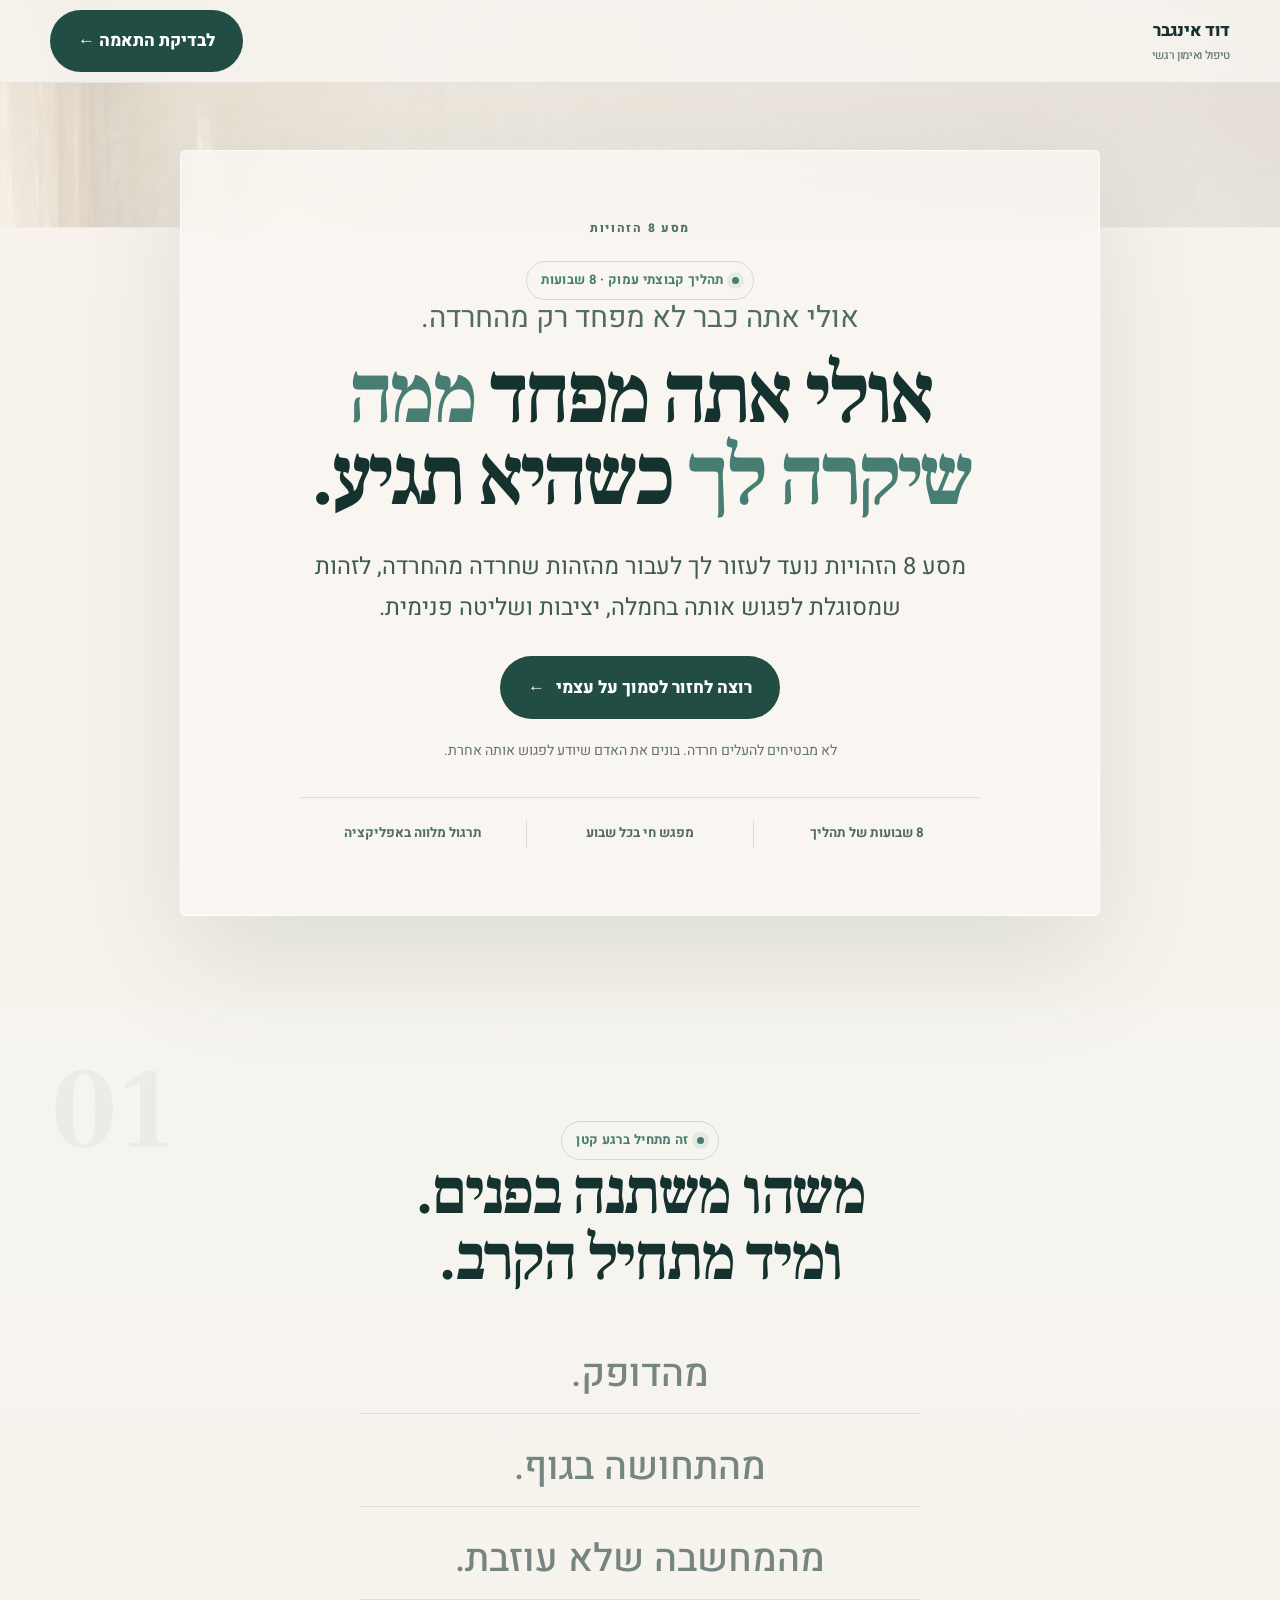
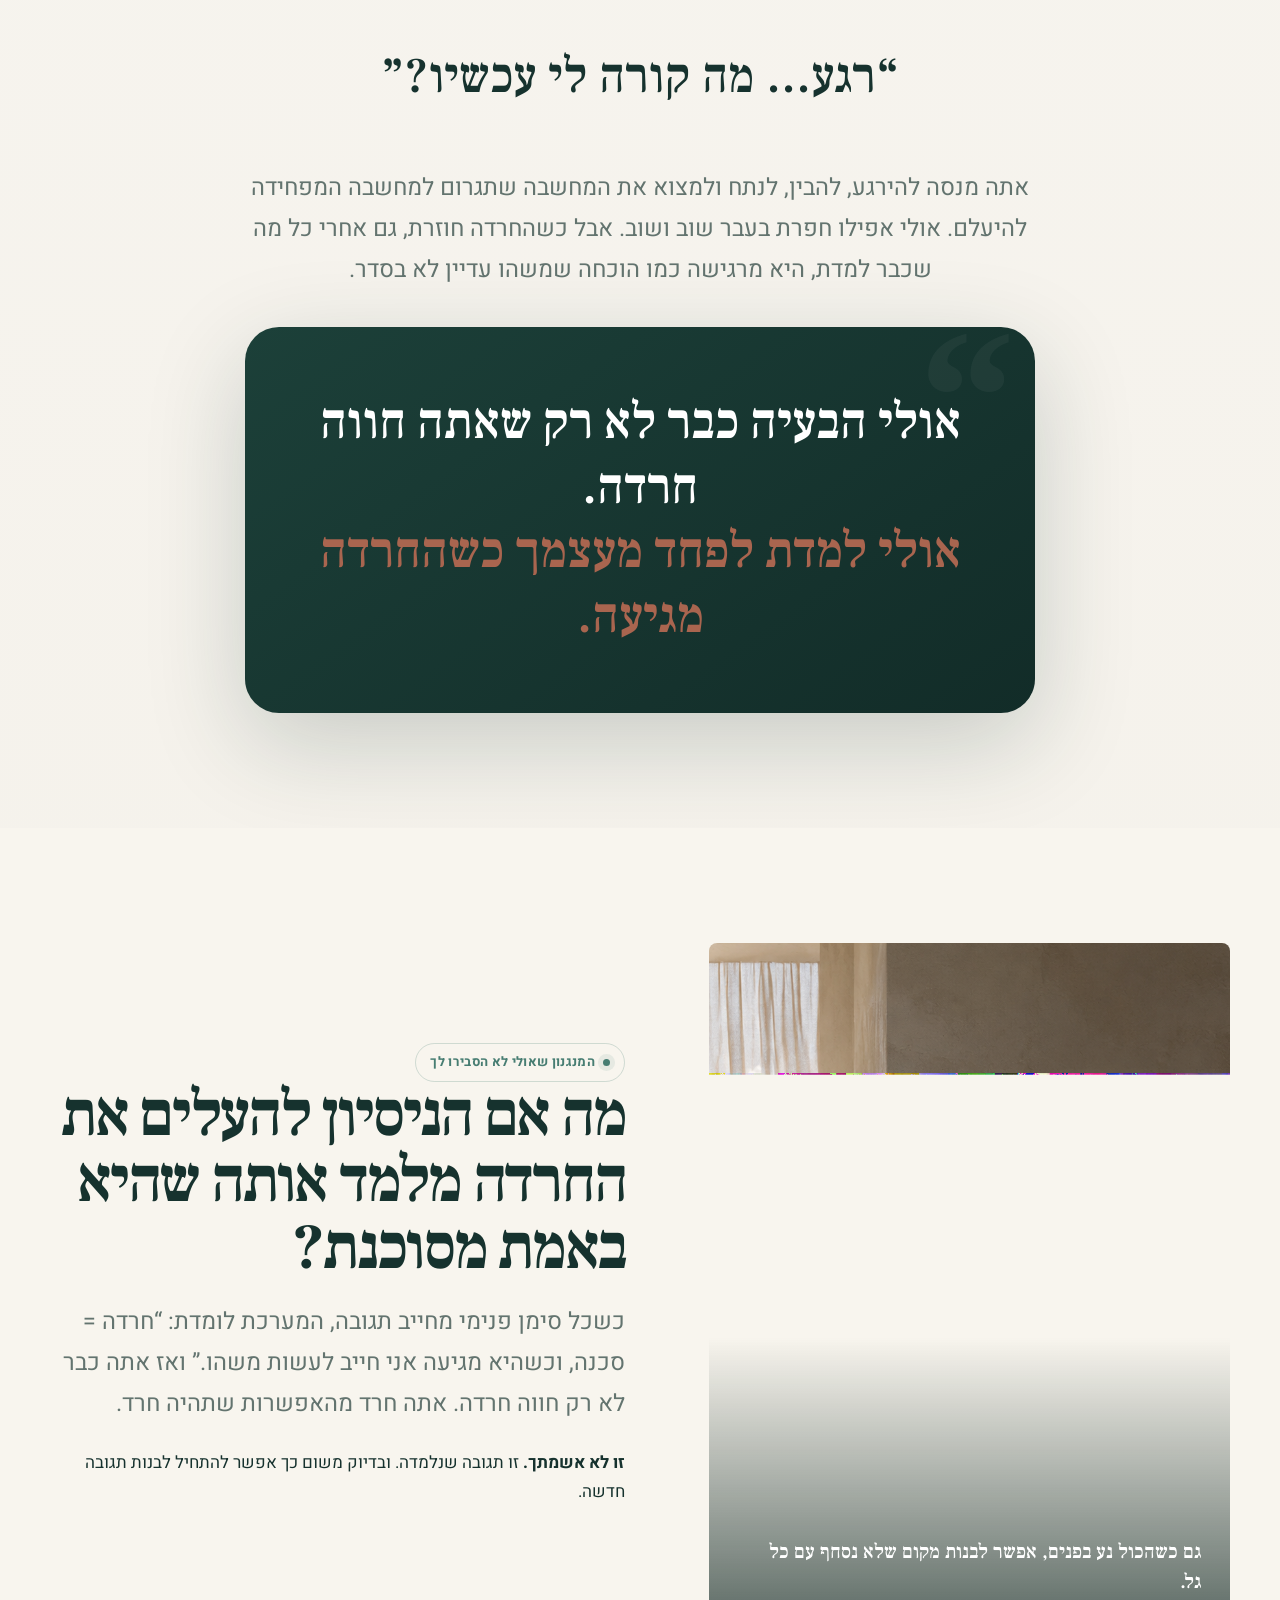
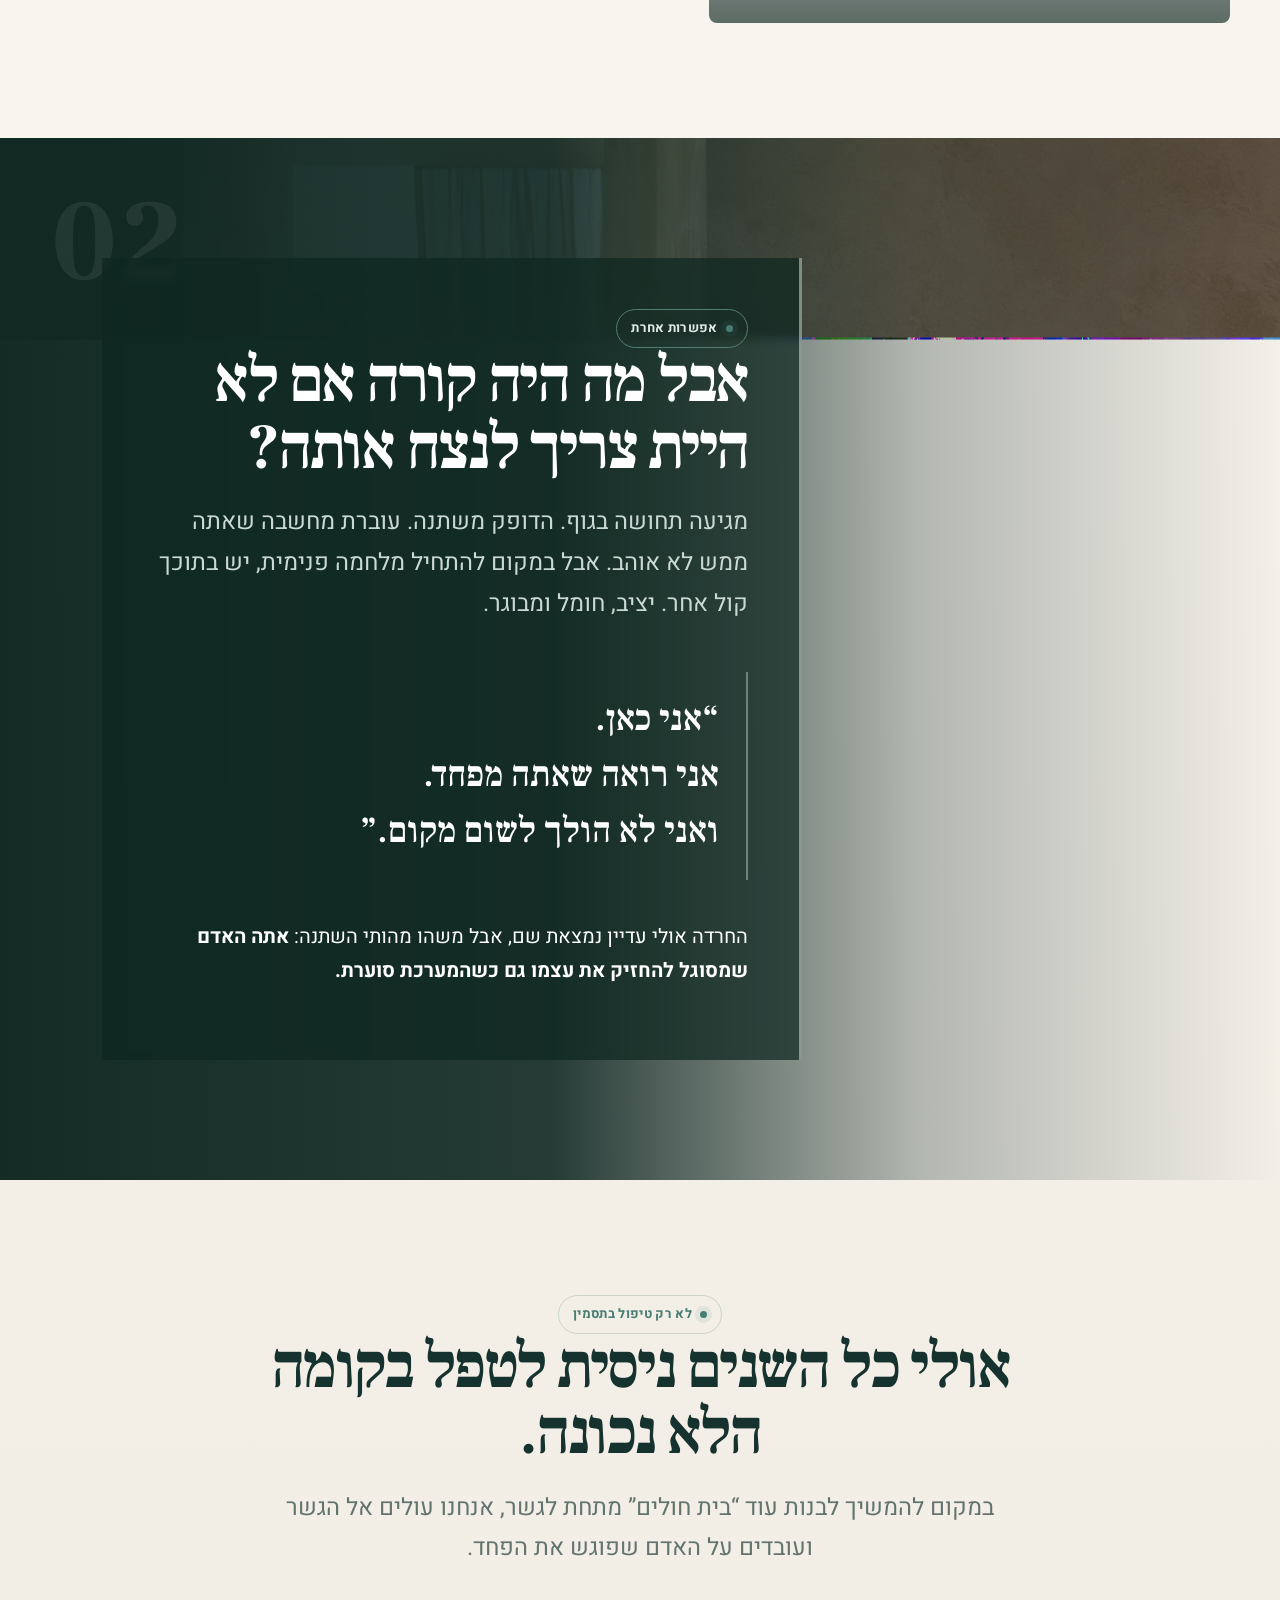
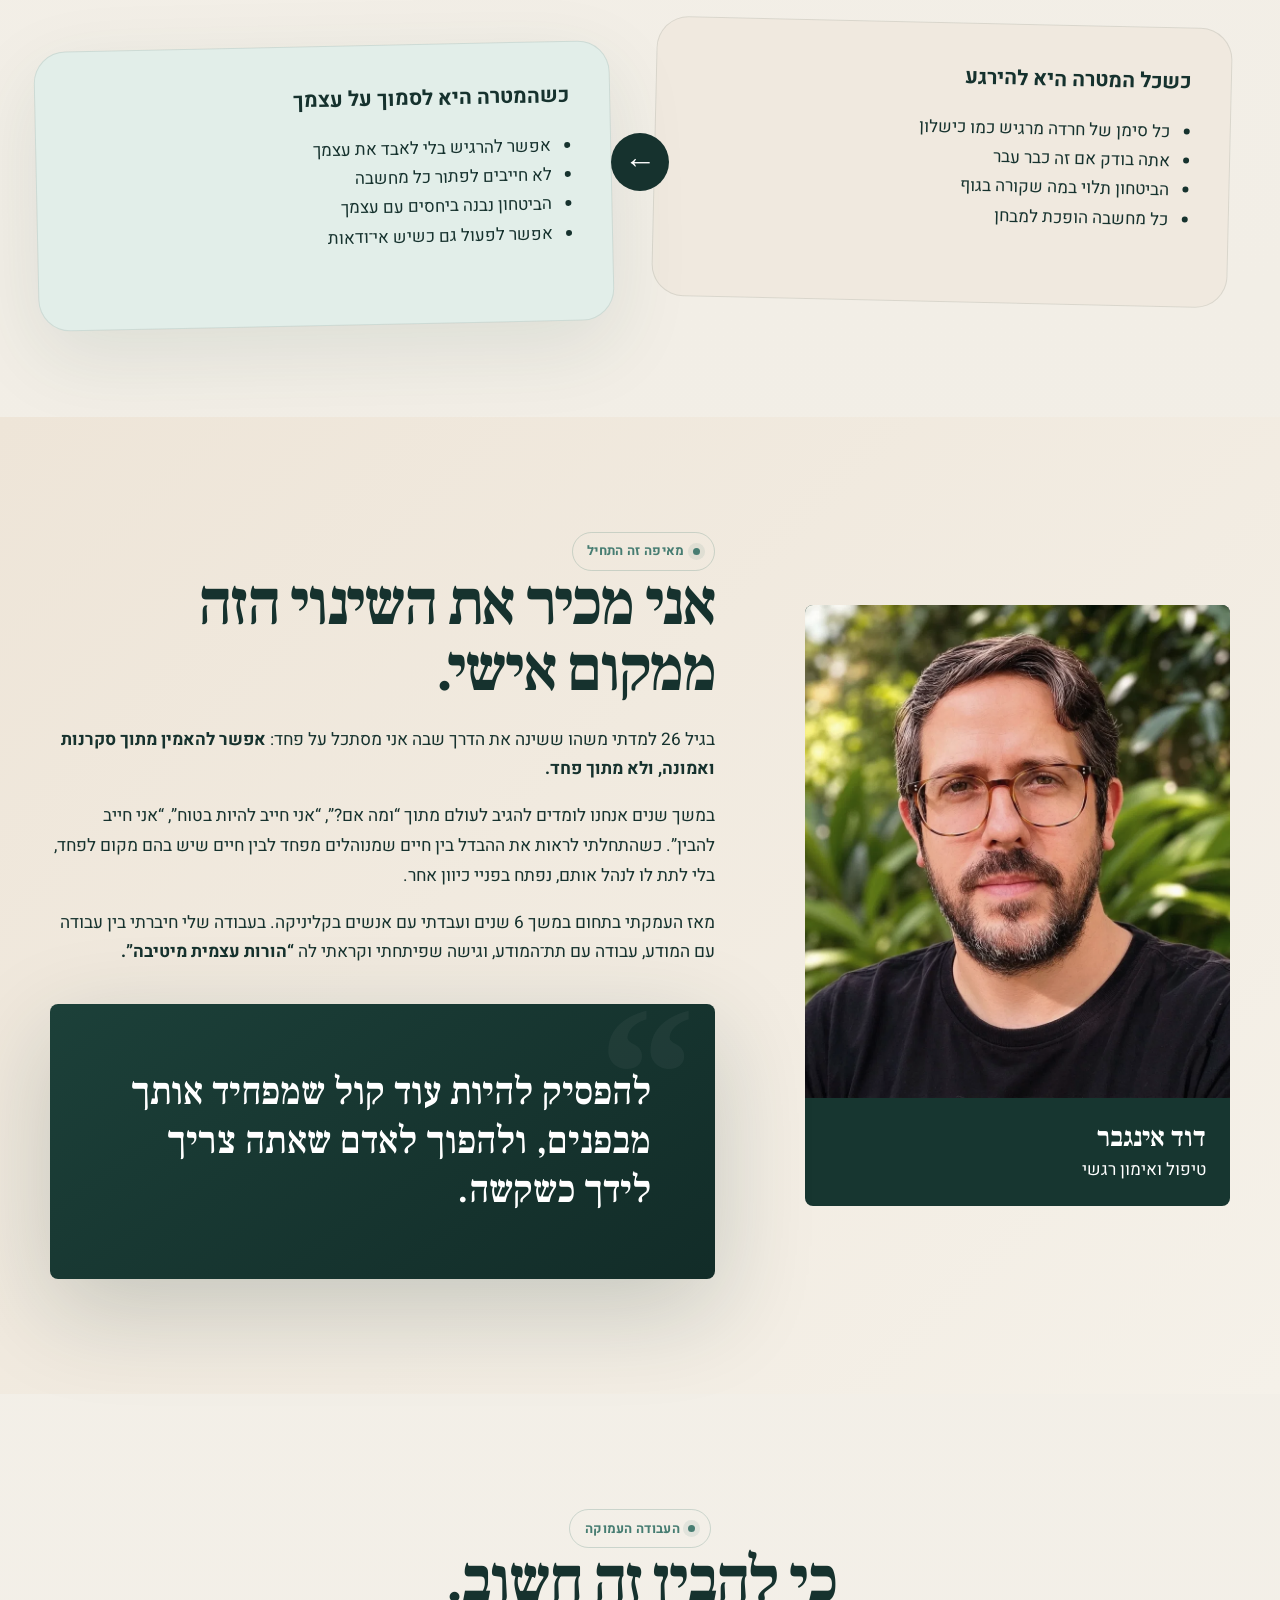
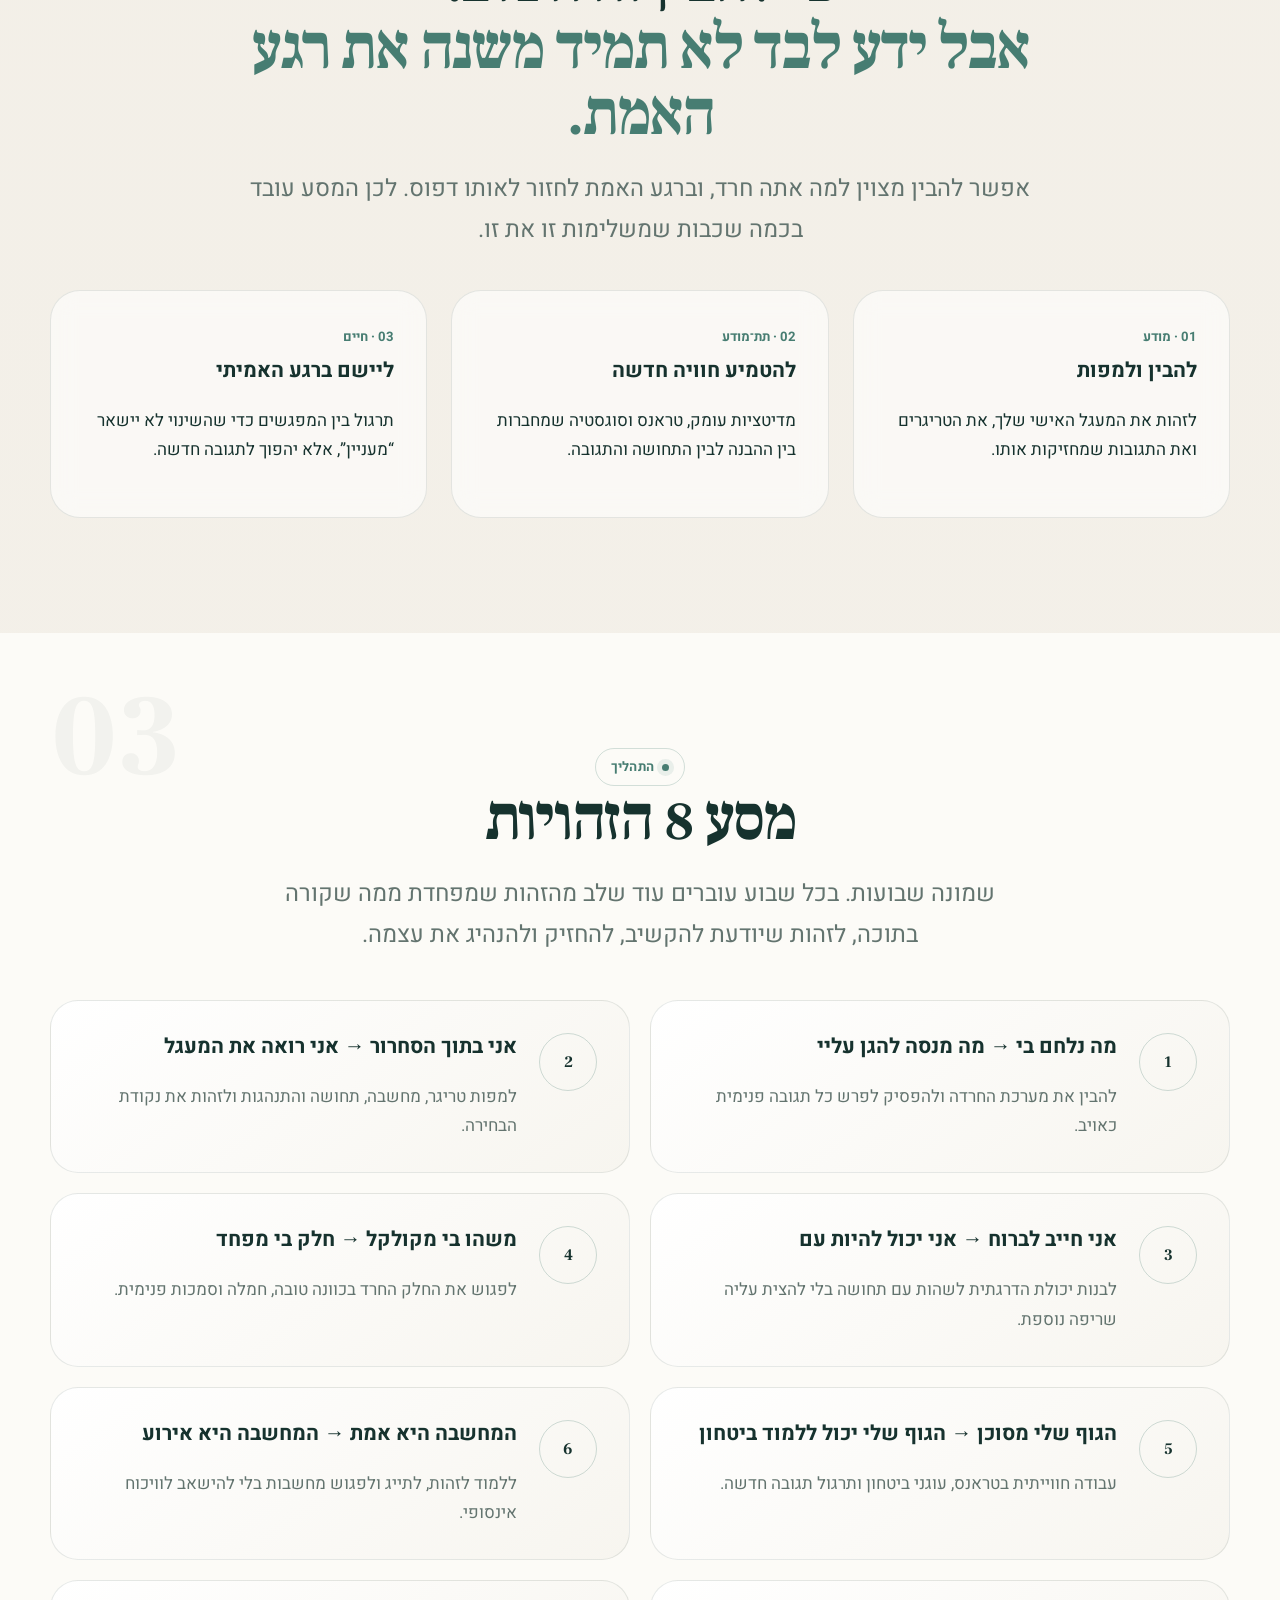
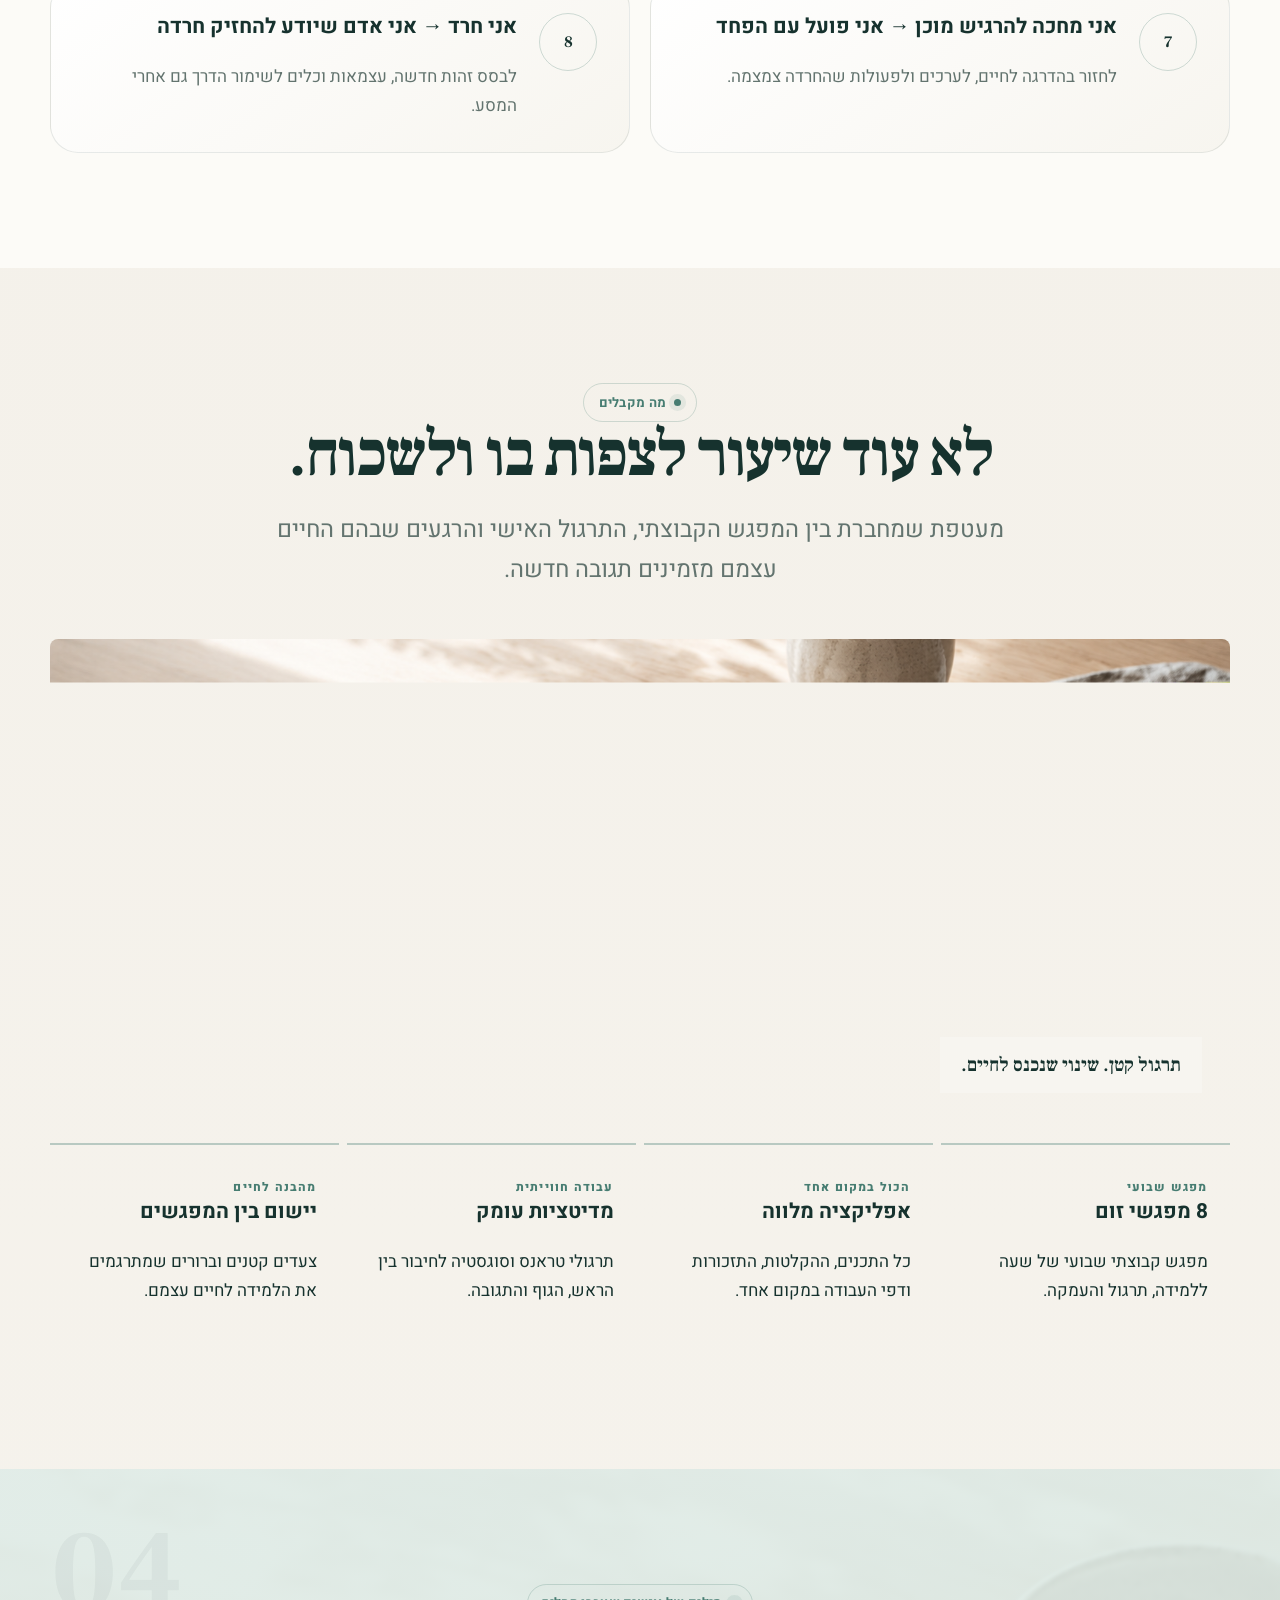
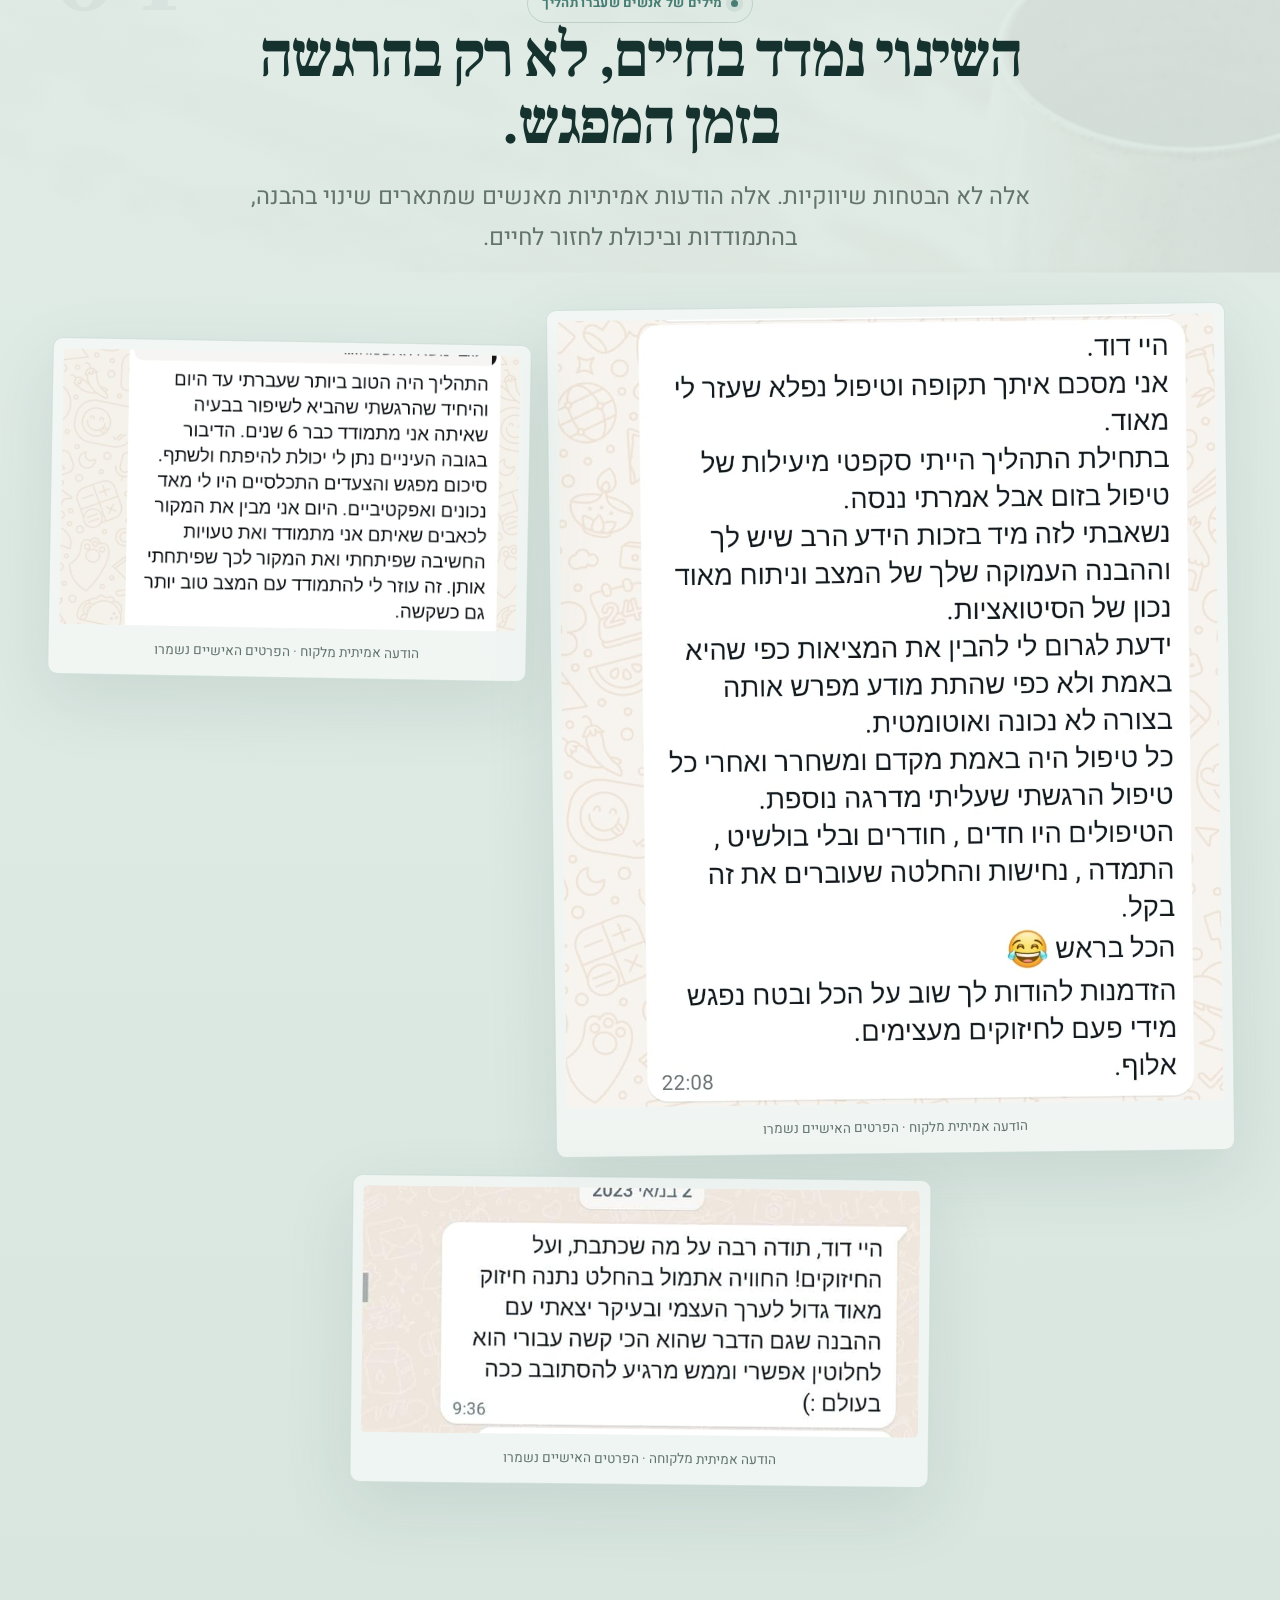
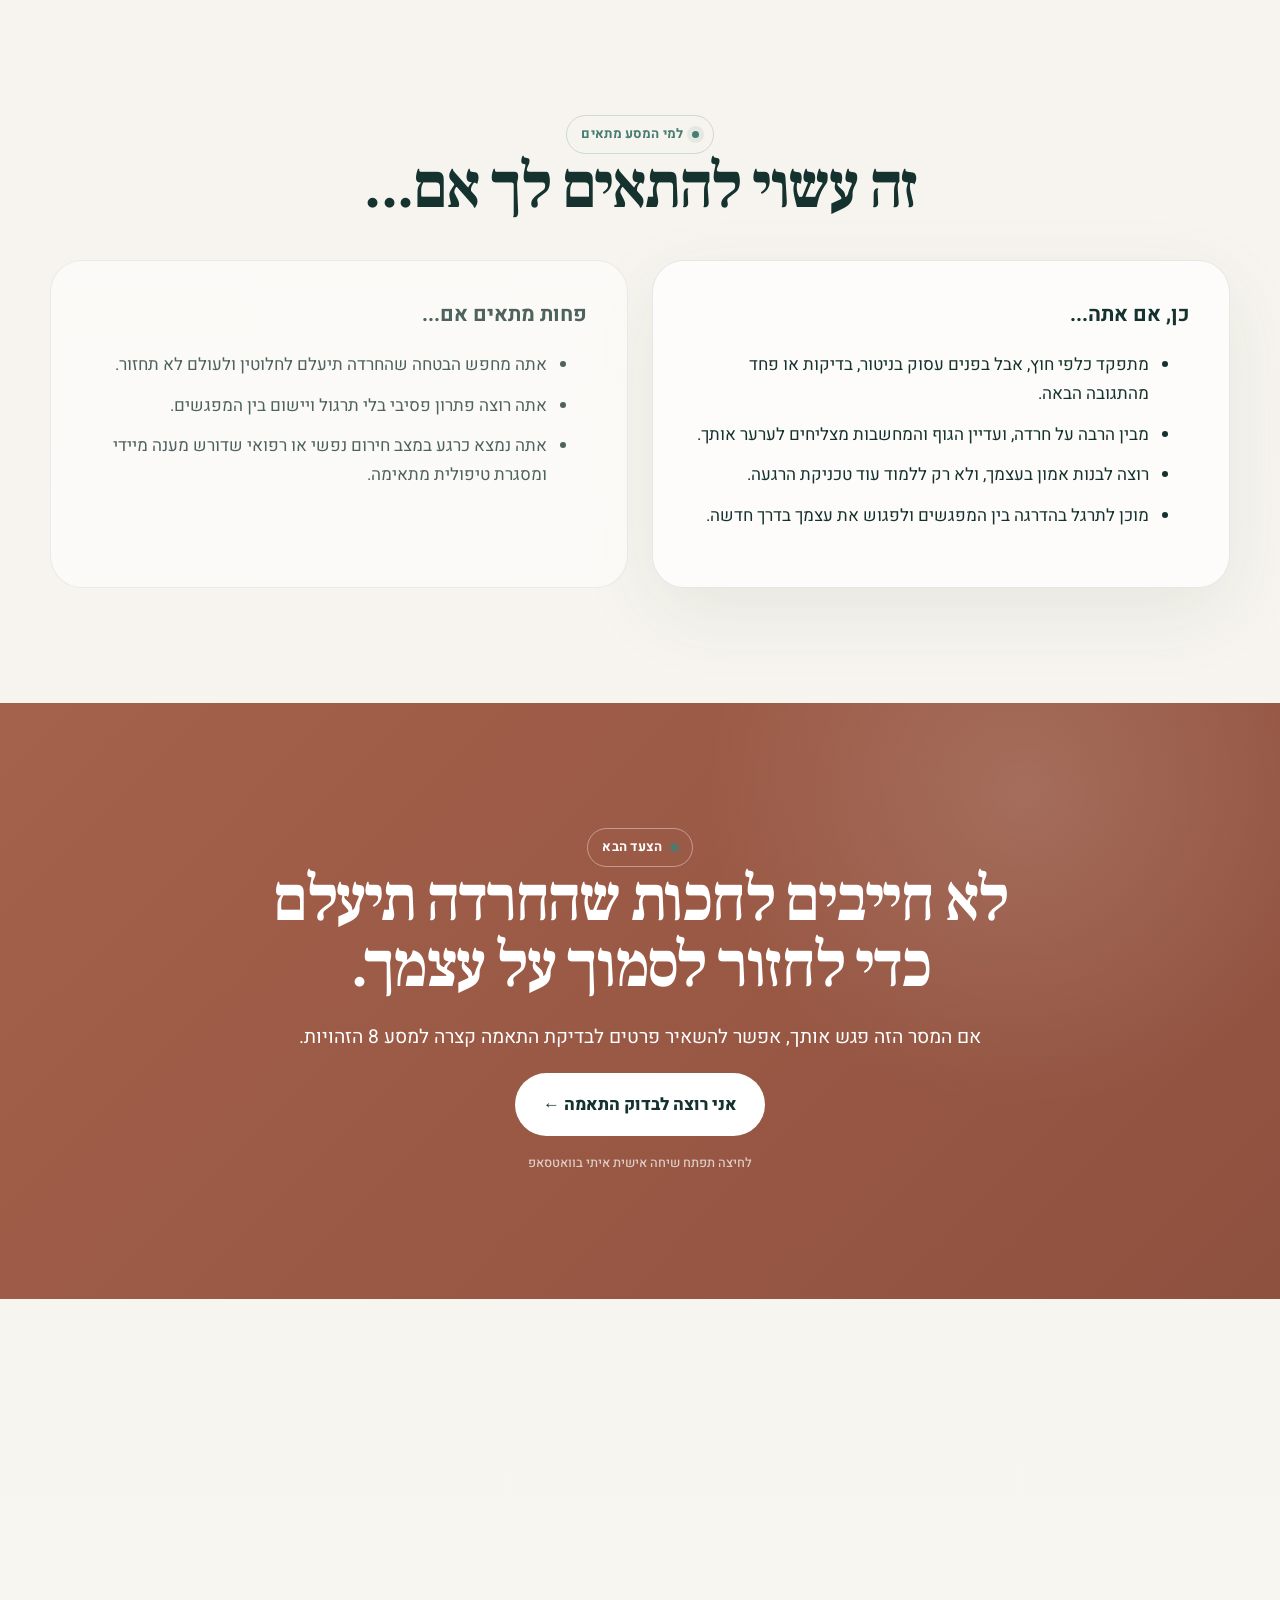
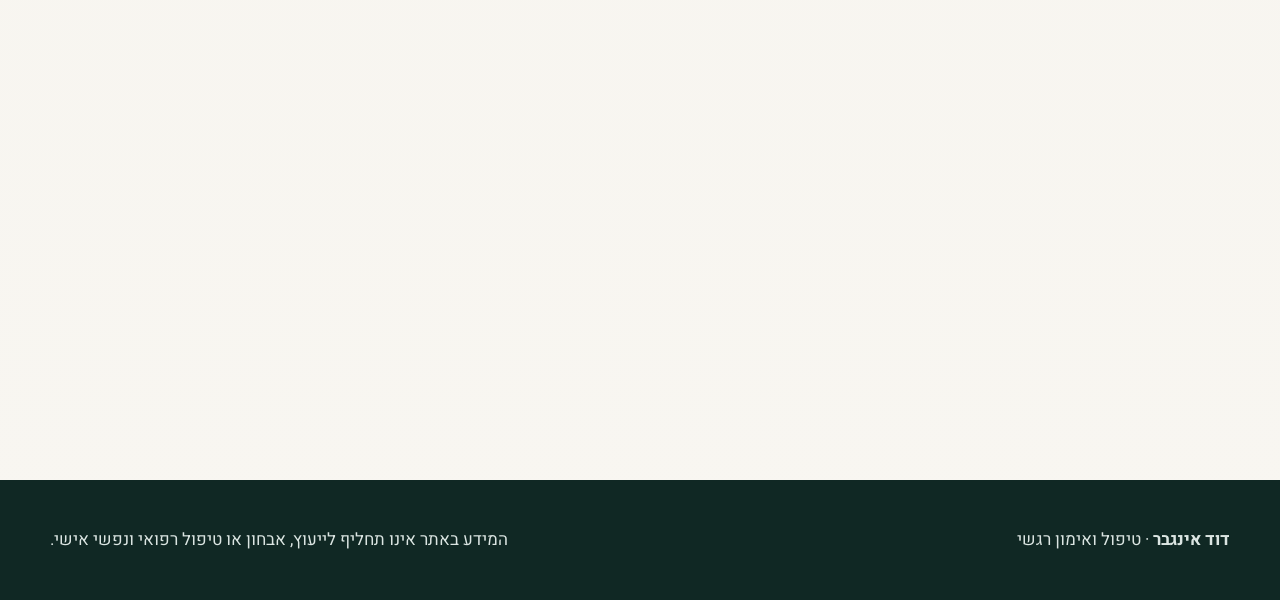
==== landing/index.html @ 1ac3401e "הוספת דף נחיתה מעוצב למסע 8 הזהויות" ====
<!doctype html>
<html lang="he" dir="rtl">
<head>
  <meta charset="utf-8" />
  <meta name="viewport" content="width=device-width,initial-scale=1" />
  <meta name="description" content="מסע 8 הזהויות עם דוד אינגבר: תהליך קבוצתי בן 8 שבועות לבניית ביטחון פנימי ויחסים חדשים עם חרדה." />
  <title>מסע 8 הזהויות | דוד אינגבר</title>
  <style>
    @import url('https://fonts.googleapis.com/css2?family=Heebo:wght@400;500;600;700;800&family=Frank+Ruhl+Libre:wght@600;700&display=swap');
    :root{--ink:#18332f;--muted:#5e716d;--sage:#39796d;--sage2:#cfe1d9;--cream:#f7f3eb;--sand:#eadfce;--white:#fffdfa;--rust:#ad674c;--line:rgba(24,51,47,.13);--shadow:0 22px 70px rgba(32,65,58,.12);--radius:28px}
    *{box-sizing:border-box}html{scroll-behavior:smooth}body{margin:0;background:var(--cream);color:var(--ink);font-family:Heebo,Arial,sans-serif;line-height:1.72;overflow-x:hidden}button,a{font:inherit}a{color:inherit}.wrap{width:min(1120px,calc(100% - 40px));margin:auto}.narrow{width:min(760px,calc(100% - 40px));margin:auto}.eyebrow{display:inline-flex;gap:.5rem;align-items:center;padding:.45rem .9rem;border:1px solid rgba(57,121,109,.25);border-radius:999px;background:rgba(255,255,255,.5);color:var(--sage);font-weight:700;font-size:.88rem}.eyebrow:before{content:"";width:7px;height:7px;background:var(--sage);border-radius:50%}h1,h2,h3,p{margin-top:0}h1,h2,.serif{font-family:"Frank Ruhl Libre",Georgia,serif}h1{font-size:clamp(3rem,7vw,6.6rem);line-height:.94;letter-spacing:-.045em;margin:1.4rem 0 1.6rem}h2{font-size:clamp(2.25rem,5vw,4.25rem);line-height:1.04;letter-spacing:-.035em;margin-bottom:1.3rem}h3{font-size:1.3rem;line-height:1.35}.lead{font-size:clamp(1.18rem,2vw,1.48rem);color:var(--muted);max-width:780px}.accent{color:var(--sage)}.rust{color:var(--rust)}.btn{display:inline-flex;justify-content:center;align-items:center;gap:.7rem;border:0;border-radius:999px;background:var(--ink);color:white;text-decoration:none;padding:1rem 1.55rem;font-weight:800;box-shadow:0 12px 30px rgba(24,51,47,.2);transition:.2s}.btn:hover{transform:translateY(-2px);background:#244943}.btn.light{background:white;color:var(--ink)}.sub{display:block;font-size:.8rem;font-weight:500;opacity:.7}.topbar{position:fixed;z-index:20;left:0;right:0;top:0;background:rgba(247,243,235,.83);backdrop-filter:blur(15px);border-bottom:1px solid var(--line)}.topbar .wrap{height:72px;display:flex;align-items:center;justify-content:space-between}.brand{font-weight:800}.brand small{display:block;color:var(--muted);font-weight:500;font-size:.72rem}.hero{min-height:100svh;padding:150px 0 80px;display:grid;place-items:center;position:relative}.hero:before,.hero:after{content:"";position:absolute;border-radius:50%;filter:blur(2px);pointer-events:none}.hero:before{width:540px;height:540px;background:radial-gradient(circle,rgba(207,225,217,.8),transparent 70%);top:-130px;right:-120px}.hero:after{width:420px;height:420px;background:radial-gradient(circle,rgba(234,223,206,.9),transparent 70%);bottom:-120px;left:-100px}.hero-grid{position:relative;z-index:1;display:grid;grid-template-columns:1.16fr .84fr;gap:70px;align-items:center}.hero h1 .small{display:block;font:500 clamp(1.55rem,3.1vw,2.4rem)/1.2 Heebo;margin-bottom:1rem;letter-spacing:0}.hero-note{margin-top:1rem;color:var(--muted);font-size:.88rem}.visual{min-height:560px;border-radius:220px 220px 40px 40px;background:linear-gradient(155deg,#dbe8e2,#9ebdb4);position:relative;box-shadow:var(--shadow);overflow:hidden}.visual .circle{position:absolute;inset:10% 12% 26%;border:1px solid rgba(255,255,255,.7);border-radius:50%;box-shadow:0 0 0 34px rgba(255,255,255,.08),0 0 0 70px rgba(255,255,255,.06)}.visual .figure{position:absolute;bottom:0;left:50%;transform:translateX(-50%);width:62%;height:69%;border-radius:48% 48% 0 0;background:linear-gradient(170deg,#376d64,#1d3b36);clip-path:polygon(30% 0,70% 0,82% 22%,100% 100%,0 100%,18% 22%)}.visual .head{position:absolute;top:20%;left:50%;transform:translateX(-50%);width:104px;height:124px;border-radius:47% 47% 44% 44%;background:#d8ad8f;z-index:2}.visual blockquote{position:absolute;z-index:4;bottom:28px;right:22px;left:22px;margin:0;padding:1.2rem;background:rgba(255,253,250,.9);backdrop-filter:blur(10px);border-radius:20px;font-family:"Frank Ruhl Libre";font-size:1.3rem;text-align:center}.pain{padding:110px 0}.pain-lines{margin:2.5rem 0;display:grid;gap:.8rem}.pain-lines span{font-size:clamp(1.45rem,3vw,2.4rem);font-weight:700;color:#758580}.pain-lines span:nth-child(4){color:var(--ink)}.quote-card{margin-top:3rem;padding:clamp(2rem,5vw,4.5rem);border-radius:var(--radius);background:var(--ink);color:white;box-shadow:var(--shadow);text-align:center}.quote-card p{font:600 clamp(1.7rem,4vw,3.15rem)/1.28 "Frank Ruhl Libre";margin:0}.loop{padding:110px 0;background:var(--white)}.loop-grid{display:grid;grid-template-columns:1fr 1fr;gap:70px;align-items:center}.cycle{aspect-ratio:1;border-radius:50%;border:1px solid var(--sage2);position:relative;display:grid;place-items:center;background:radial-gradient(circle,#fff 0 26%,#edf4f1 27% 42%,transparent 43%)}.cycle strong{font:700 1.45rem "Frank Ruhl Libre";text-align:center;width:150px}.cycle span{position:absolute;background:white;border:1px solid var(--line);border-radius:999px;padding:.7rem 1rem;font-weight:700;box-shadow:0 8px 25px rgba(24,51,47,.07)}.cycle span:nth-child(2){top:3%}.cycle span:nth-child(3){left:-2%;top:45%}.cycle span:nth-child(4){bottom:4%}.cycle span:nth-child(5){right:-4%;top:45%}.future{padding:120px 0;background:linear-gradient(135deg,#244d45,#18332f);color:white}.future .lead{color:#cbd9d5}.inner-voice{margin:3rem auto 0;max-width:740px;padding:2.5rem;border:1px solid rgba(255,255,255,.2);border-radius:var(--radius);background:rgba(255,255,255,.06);font:600 clamp(1.4rem,3vw,2.25rem)/1.55 "Frank Ruhl Libre";text-align:center}.bridge{padding:120px 0}.bridge-visual{display:grid;grid-template-columns:1fr auto 1fr;gap:25px;align-items:center;margin-top:3.5rem}.side{padding:2rem;border-radius:24px;background:white;border:1px solid var(--line);min-height:260px}.side.good{background:#e9f2ee}.side ul{padding-right:1.2rem}.arrow{font-size:2rem;color:var(--sage)}.story{padding:120px 0;background:#efe7da}.story-grid{display:grid;grid-template-columns:.78fr 1.22fr;gap:70px;align-items:start}.portrait{aspect-ratio:4/5;border-radius:180px 180px 28px 28px;background:linear-gradient(155deg,#b8d0c8,#426d64);position:sticky;top:110px;display:flex;align-items:flex-end;padding:2rem;color:white;box-shadow:var(--shadow)}.portrait strong{font:700 2rem "Frank Ruhl Libre"}.story-copy p{font-size:1.12rem}.method{padding:120px 0}.pillars{display:grid;grid-template-columns:repeat(3,1fr);gap:18px;margin-top:3rem}.pillar{background:white;border:1px solid var(--line);border-radius:22px;padding:1.6rem}.pillar b{display:block;color:var(--sage);font-size:.82rem;margin-bottom:.5rem}.program{padding:120px 0;background:var(--white)}.weeks{display:grid;grid-template-columns:repeat(2,1fr);gap:16px;margin-top:3.5rem}.week{display:grid;grid-template-columns:64px 1fr;gap:1rem;padding:1.5rem;border:1px solid var(--line);border-radius:22px;background:#fff}.num{width:58px;height:58px;border-radius:50%;display:grid;place-items:center;background:var(--sage2);color:var(--ink);font:700 1.25rem "Frank Ruhl Libre"}.week p{margin:0;color:var(--muted)}.includes{padding:120px 0}.includes-grid{display:grid;grid-template-columns:repeat(4,1fr);gap:18px;margin-top:3rem}.include{padding:1.5rem;border-top:2px solid var(--sage)}.include .icon{font-size:1.8rem}.proof{padding:110px 0;background:#dce9e4}.testimonial-placeholder{padding:2.5rem;border-radius:var(--radius);border:2px dashed rgba(57,121,109,.35);text-align:center;background:rgba(255,255,255,.45);color:var(--muted)}.fit{padding:120px 0}.fit-grid{display:grid;grid-template-columns:1fr 1fr;gap:24px}.fit-card{padding:2rem;border-radius:var(--radius);background:white;border:1px solid var(--line)}.fit-card.no{opacity:.75}.fit-card li{margin:.7rem 0}.cta{padding:120px 0;background:var(--rust);color:white;text-align:center}.cta .box{max-width:820px;margin:auto}.cta p{font-size:1.2rem}.faq{padding:110px 0}.faq-list{max-width:820px;margin:3rem auto 0}.faq details{border-bottom:1px solid var(--line);padding:1.25rem 0}.faq summary{cursor:pointer;font-weight:800;font-size:1.08rem;list-style:none}.faq summary:after{content:"+";float:left;color:var(--sage);font-size:1.5rem}.faq details[open] summary:after{content:"–"}.faq details p{color:var(--muted);padding-left:2rem}.footer{padding:45px 0;background:var(--ink);color:#dbe5e2}.footer .wrap{display:flex;justify-content:space-between;gap:20px;flex-wrap:wrap}.mobile-cta{display:none}.reveal{opacity:0;transform:translateY(20px);transition:.7s}.reveal.on{opacity:1;transform:none}
    .testimonials{display:grid;grid-template-columns:repeat(12,1fr);gap:22px;margin-top:3rem;align-items:start}.testimonial{margin:0;padding:12px;background:rgba(255,255,255,.72);border:1px solid rgba(57,121,109,.16);border-radius:24px;box-shadow:0 16px 45px rgba(24,51,47,.1)}.testimonial:nth-child(1){grid-column:span 7}.testimonial:nth-child(2){grid-column:span 5}.testimonial:nth-child(3){grid-column:4/span 6}.testimonial img{display:block;width:100%;height:auto;border-radius:15px}.testimonial figcaption{text-align:center;padding:.8rem .4rem .2rem;color:var(--muted);font-size:.85rem}
    @media(max-width:850px){.topbar .btn{display:none}.hero{padding-top:115px}.hero-grid,.loop-grid,.story-grid{grid-template-columns:1fr}.visual{min-height:450px;order:-1}.portrait{position:relative;top:0;aspect-ratio:16/9;border-radius:24px}.pillars{grid-template-columns:1fr}.weeks{grid-template-columns:1fr}.includes-grid{grid-template-columns:1fr 1fr}.bridge-visual{grid-template-columns:1fr}.arrow{transform:rotate(90deg);text-align:center}.testimonials{grid-template-columns:1fr}.testimonial:nth-child(n){grid-column:auto}.fit-grid{grid-template-columns:1fr}.mobile-cta{display:block;position:fixed;z-index:30;bottom:12px;left:12px;right:12px}.mobile-cta .btn{width:100%;box-shadow:0 8px 40px rgba(0,0,0,.28)}body{padding-bottom:72px}}
    @media(max-width:520px){.wrap,.narrow{width:min(100% - 28px,1120px)}h1{font-size:3.25rem}.visual{min-height:390px}.includes-grid{grid-template-columns:1fr}.week{grid-template-columns:48px 1fr;padding:1.15rem}.num{width:44px;height:44px}.quote-card{padding:2rem 1.3rem}.topbar .wrap{height:64px}}
    @media(prefers-reduced-motion:reduce){html{scroll-behavior:auto}.reveal{opacity:1;transform:none;transition:none}.btn{transition:none}}

    /* Premium calm visual direction */
    :root{--ink:#16322e;--muted:#63746f;--sage:#477d72;--sage2:#dce9e3;--cream:#f6f3ed;--sand:#e9dfd1;--white:#fdfcf9;--rust:#a9654f;--line:rgba(22,50,46,.1);--shadow:0 30px 90px rgba(27,65,57,.10)}
    body{background:linear-gradient(180deg,#f8f6f1 0,#f2eee6 38%,#f8f6f1 100%);font-size:17px}.wrap{width:min(1180px,calc(100% - 48px))}.narrow{width:min(790px,calc(100% - 40px))}.topbar{background:rgba(248,246,241,.72);border-bottom-color:rgba(22,50,46,.07)}.topbar .wrap{height:82px}.brand{letter-spacing:-.02em}.btn{padding:1.05rem 1.75rem;box-shadow:none;background:#214d45}.btn:hover{box-shadow:0 10px 30px rgba(33,77,69,.18)}.hero{padding:170px 0 115px;min-height:100svh;background:radial-gradient(circle at 83% 18%,rgba(183,211,200,.38),transparent 25%),radial-gradient(circle at 10% 72%,rgba(229,211,188,.35),transparent 24%)}.hero:before,.hero:after{display:none}.hero-grid{grid-template-columns:1.08fr .92fr;gap:90px}.hero h1{font-size:clamp(3.5rem,6.5vw,6.9rem);max-width:780px}.hero h1 .small{color:#536b65;font-weight:400}.hero-note{display:block;margin-top:1.3rem}.eyebrow{background:transparent;border-color:rgba(71,125,114,.23);font-size:.82rem;letter-spacing:.025em}.eyebrow:before{box-shadow:0 0 0 5px rgba(71,125,114,.1)}
    .visual{min-height:610px;border-radius:48% 48% 36px 36px;background:linear-gradient(165deg,rgba(255,255,255,.7),rgba(192,215,207,.62));border:1px solid rgba(255,255,255,.76);box-shadow:0 45px 120px rgba(36,78,68,.14);overflow:visible;isolation:isolate}.visual:before{content:"";position:absolute;inset:7%;border-radius:50%;background:conic-gradient(from 25deg,rgba(71,125,114,.12),rgba(255,255,255,.35),rgba(169,101,79,.10),rgba(71,125,114,.12));filter:blur(1px);animation:slowSpin 22s linear infinite}.visual:after{content:"";position:absolute;inset:21%;border-radius:50%;background:rgba(249,247,242,.9);box-shadow:0 0 0 20px rgba(255,255,255,.22),0 0 0 46px rgba(255,255,255,.12)}.visual .circle{inset:28%;z-index:2;border:0;background:radial-gradient(circle at 38% 34%,#fbfaf6,#d6e6df);box-shadow:0 22px 70px rgba(48,93,82,.16);animation:breathe 7s ease-in-out infinite}.visual .circle:after{content:"";position:absolute;inset:32%;border-radius:50%;background:#477d72;box-shadow:0 0 45px rgba(71,125,114,.35)}.visual .figure,.visual .head{display:none}.visual blockquote{bottom:32px;right:-35px;left:35px;padding:1.45rem 1.8rem;border:1px solid rgba(255,255,255,.8);background:rgba(253,252,249,.82);box-shadow:0 22px 60px rgba(33,77,69,.13);text-align:right;font-size:1.18rem;line-height:1.55}.visual-label{position:absolute;z-index:5;top:52px;right:-22px;padding:.75rem 1rem;border-radius:999px;background:rgba(253,252,249,.82);border:1px solid rgba(255,255,255,.9);backdrop-filter:blur(10px);font-size:.8rem;color:var(--sage);box-shadow:0 12px 35px rgba(33,77,69,.08)}@keyframes breathe{0%,100%{transform:scale(.88);opacity:.72}50%{transform:scale(1.08);opacity:1}}@keyframes slowSpin{to{transform:rotate(360deg)}}
    .pain,.bridge,.method,.includes,.fit,.faq{padding:150px 0}.pain-lines{margin:3.5rem 0}.pain-lines span{border-bottom:1px solid var(--line);padding:.4rem 0;font-weight:500}.pain-lines span:nth-child(4){font-family:"Frank Ruhl Libre";font-size:clamp(2rem,4vw,3.1rem);border:0;margin-top:1rem}.quote-card{border-radius:34px;background:linear-gradient(145deg,#1c4039,#122c28);box-shadow:0 30px 100px rgba(22,50,46,.2);position:relative;overflow:hidden}.quote-card:before{content:"“";position:absolute;font:700 12rem Georgia;color:rgba(255,255,255,.045);top:-40px;right:20px}.loop{padding:145px 0;background:rgba(253,252,249,.84)}.cycle{border:0;background:radial-gradient(circle,#fdfcf9 0 26%,#e1ece7 27% 42%,transparent 43%);box-shadow:inset 0 0 0 1px rgba(71,125,114,.12)}.cycle span{box-shadow:0 12px 45px rgba(24,51,47,.08);font-size:.92rem}.future{padding:155px 0;background:radial-gradient(circle at 15% 0,rgba(87,139,127,.38),transparent 32%),linear-gradient(145deg,#244b44,#102824)}.inner-voice{background:rgba(255,255,255,.045);border-color:rgba(255,255,255,.13);box-shadow:inset 0 1px 0 rgba(255,255,255,.08)}.bridge-visual{gap:0;margin-top:5rem;align-items:stretch}.side{border-radius:32px;min-height:320px;padding:2.5rem}.side:first-child{transform:rotate(1.3deg);background:#f0e9df}.side.good{transform:translate(-14px,24px) rotate(-1.2deg);background:#e2eee9;box-shadow:0 25px 80px rgba(34,75,65,.1)}.arrow{position:relative;z-index:2;align-self:center;background:var(--ink);color:white;border-radius:50%;width:58px;height:58px;display:grid;place-items:center;margin:0 -15px}.story{padding:155px 0;background:linear-gradient(135deg,#eee5d8,#f5f1e9)}.portrait{background:linear-gradient(165deg,#c8dcd4,#567d74);box-shadow:0 40px 110px rgba(36,78,68,.16)}.pillars{gap:24px}.pillar{padding:2.2rem 2rem;border-radius:30px;background:rgba(255,255,255,.58);backdrop-filter:blur(12px);transition:.25s}.pillar:hover{transform:translateY(-6px);box-shadow:0 20px 55px rgba(32,73,64,.09)}.program{padding:155px 0;background:#fcfbf7}.weeks{gap:20px}.week{padding:2rem;border-radius:28px;background:linear-gradient(145deg,#fff,#f7f5ef);transition:.25s}.week:hover{border-color:rgba(71,125,114,.28);transform:translateY(-3px)}.num{background:transparent;border:1px solid rgba(71,125,114,.25);font-size:1rem}.includes-grid{gap:8px}.include{border-top-color:rgba(71,125,114,.35);padding:2rem 1.4rem}.include .icon{font-size:.75rem;letter-spacing:.1em;color:var(--sage);font-weight:800}.proof{padding:145px 0;background:linear-gradient(145deg,#dfece7,#d5e4de)}.testimonial{background:rgba(255,255,255,.58);padding:10px;border-radius:30px;box-shadow:0 24px 70px rgba(30,68,59,.1);transform:rotate(-.7deg)}.testimonial:nth-child(2){transform:translateY(35px) rotate(1deg)}.testimonial:nth-child(3){transform:rotate(.6deg)}.testimonial img{border-radius:22px}.fit-card{padding:2.5rem;border-radius:32px;background:rgba(255,255,255,.7)}.fit-card:first-child{box-shadow:0 25px 80px rgba(33,77,69,.08)}.cta{padding:155px 0;background:radial-gradient(circle at 80% 15%,rgba(255,255,255,.13),transparent 28%),linear-gradient(135deg,#a4614b,#8f513f)}.faq details{padding:1.6rem 0}.footer{background:#102824}
    /* Art-directed image system */
    .visual{background:url('assets/hero-background.png') center/cover no-repeat;border-radius:180px 180px 34px 34px;overflow:hidden}.visual:before{content:"";inset:0;border-radius:inherit;background:linear-gradient(180deg,transparent 45%,rgba(10,35,30,.42));filter:none;animation:none}.visual:after,.visual .circle{display:none}.visual blockquote{color:#16322e}.visual-label{color:#244f47;background:rgba(253,252,249,.86)}
    .editorial-art{min-height:620px;margin:0;border-radius:30px;background:url('assets/journey-background.png') center/cover no-repeat;position:relative;overflow:hidden;box-shadow:0 35px 100px rgba(31,72,62,.14)}.editorial-art:after{content:"";position:absolute;inset:0;background:linear-gradient(180deg,transparent 50%,rgba(15,43,37,.56))}.editorial-art figcaption{position:absolute;z-index:2;right:28px;left:28px;bottom:26px;color:white;font:600 1.35rem/1.5 "Frank Ruhl Libre"}
    .future{position:relative;background:linear-gradient(90deg,rgba(13,42,36,.96),rgba(22,60,51,.86)),url('assets/journey-background.png') center/cover fixed}.story .portrait{background:linear-gradient(180deg,rgba(16,44,38,.08),rgba(16,44,38,.72)),url('assets/hero-background.png') center/cover no-repeat;border-radius:34px;min-height:610px;aspect-ratio:auto}.story .portrait div{position:relative;z-index:2}.program{background:linear-gradient(rgba(252,251,247,.94),rgba(252,251,247,.96)),url('assets/journey-background.png') center/cover fixed}.proof{background:linear-gradient(rgba(221,235,229,.88),rgba(213,229,222,.92)),url('assets/hero-background.png') center/cover no-repeat}
    @media(max-width:850px){body{font-size:16px}.wrap{width:min(100% - 30px,1180px)}.topbar .wrap{height:70px}.hero{padding:125px 0 90px}.hero-grid{gap:45px}.hero h1{font-size:clamp(3.1rem,15vw,4.5rem)}.visual{min-height:520px;width:min(100%,520px);margin:auto;order:-1;border-radius:120px 120px 28px 28px}.visual blockquote{right:12px;left:12px;bottom:18px}.visual-label{right:14px;top:24px}.editorial-art{min-height:500px}.pain,.bridge,.method,.includes,.fit,.faq,.story,.program,.proof{padding:105px 0}.loop,.future,.cta{padding:105px 0}.future,.program{background-attachment:scroll}.side:first-child,.side.good{transform:none}.side.good{margin-top:-8px}.arrow{transform:rotate(90deg);margin:-12px auto}.testimonial:nth-child(n){transform:none}.testimonial:nth-child(2){transform:none}.weeks{gap:14px}}

    /* Photographic editorial direction */
    .hero{min-height:100svh;background:linear-gradient(90deg,rgba(247,243,235,.08) 0%,rgba(247,243,235,.28) 42%,rgba(247,243,235,.96) 72%,#f7f3eb 100%),url('assets/hero-studio-v2.png') left center/cover no-repeat}.hero-grid{display:block}.hero-grid>div:first-child{width:min(650px,58%);margin-right:auto;margin-left:0;padding:2.5rem 0}.hero .visual{display:none}.hero h1{font-size:clamp(3.35rem,6vw,6.15rem);text-wrap:balance}.hero .lead{max-width:620px}.topbar{background:rgba(248,246,241,.82)}
    .loop{background:#f8f5ee}.loop-grid{grid-template-columns:.95fr 1.05fr}.editorial-art{background-image:url('assets/journey-passage-v2.png');min-height:680px;border-radius:8px;box-shadow:none}.editorial-art:after{background:linear-gradient(180deg,transparent 58%,rgba(20,42,37,.68))}.editorial-art figcaption{max-width:440px;font-size:1.25rem}
    .future{min-height:780px;display:grid;align-items:center;background:linear-gradient(90deg,rgba(15,39,34,.98) 0%,rgba(15,39,34,.9) 43%,rgba(15,39,34,.28) 72%,transparent 100%),url('assets/journey-passage-v2.png') left center/cover no-repeat}.future .narrow{margin-right:auto;margin-left:8%;max-width:700px}.future .inner-voice{text-align:right;border:0;border-right:2px solid rgba(255,255,255,.35);border-radius:0;padding:1.25rem 1.7rem;background:transparent;box-shadow:none}
    .story .portrait{display:block;padding:0;background:#173630;border-radius:8px;box-shadow:none;overflow:hidden;min-height:0;aspect-ratio:auto;margin:0;position:sticky}.story .portrait img{display:block;width:100%;aspect-ratio:1/1.16;object-fit:cover;object-position:center 30%;filter:saturate(.82) contrast(.98)}.story .portrait figcaption{padding:1.35rem 1.5rem;color:white}.story .portrait figcaption strong{font-size:1.7rem}.story-grid{gap:90px}.story-copy .quote-card{border-radius:8px}
    .practice-photo{min-height:520px;background:url('assets/practice-detail-v2.png') center/cover no-repeat;border-radius:8px;margin:4rem 0 2rem;position:relative}.practice-photo:after{content:"תרגול קטן. שינוי שנכנס לחיים.";position:absolute;right:28px;bottom:26px;background:rgba(248,246,241,.9);padding:1rem 1.3rem;color:var(--ink);font:600 1.2rem "Frank Ruhl Libre";max-width:300px}.includes-grid{margin-top:1.5rem}.include{background:transparent}
    .program{background:#fcfbf7}.proof{background:linear-gradient(rgba(223,235,230,.91),rgba(215,229,223,.94)),url('assets/practice-detail-v2.png') center/cover no-repeat}.testimonial{border-radius:10px}.testimonial img{border-radius:5px}
    @media(max-width:850px){.hero{padding:118px 0 74px;min-height:900px;background:linear-gradient(180deg,rgba(247,243,235,.08) 0%,rgba(247,243,235,.16) 40%,rgba(247,243,235,.96) 64%,#f7f3eb 100%),url('assets/hero-studio-v2.png') 18% top/auto 58% no-repeat}.hero-grid>div:first-child{width:100%;padding-top:420px}.hero h1{font-size:clamp(3rem,14vw,4.2rem)}.loop-grid{grid-template-columns:1fr}.editorial-art{min-height:520px}.future{min-height:auto;background:linear-gradient(rgba(15,39,34,.88),rgba(15,39,34,.93)),url('assets/journey-passage-v2.png') 30% center/cover no-repeat}.future .narrow{margin:auto}.story-grid{gap:45px}.story .portrait{position:relative;top:auto}.story .portrait img{aspect-ratio:1/1.05}.practice-photo{min-height:430px;margin:3rem 0 1.5rem}.practice-photo:after{right:14px;left:14px;bottom:14px}.includes-grid{grid-template-columns:1fr}}

    /* Living, accessible editorial layer */
    .skip-link{position:fixed;z-index:100;top:10px;right:10px;transform:translateY(-150%);background:#fff;color:#102824;padding:.75rem 1rem;border-radius:6px}.skip-link:focus{transform:none}.scroll-progress{position:fixed;z-index:60;top:0;right:0;height:3px;width:0;background:#a9654f;box-shadow:0 0 18px rgba(169,101,79,.45)}*:focus-visible{outline:3px solid #b7684d;outline-offset:4px}.topbar{transition:transform .3s,background .3s}.topbar.compact{background:rgba(248,246,241,.94);box-shadow:0 8px 35px rgba(21,49,44,.07)}
    section{position:relative}.section-mark{position:absolute;top:48px;left:max(24px,calc((100vw - 1180px)/2));font:700 clamp(4rem,9vw,8rem)/1 "Frank Ruhl Libre";color:rgba(22,50,46,.045);pointer-events:none;user-select:none}.future .section-mark,.cta .section-mark{color:rgba(255,255,255,.07)}
    .hero-grid>div:first-child{position:relative}.hero-grid>div:first-child:before{content:"מסע 8 הזהויות";display:block;margin-bottom:1.1rem;color:#4d736a;font-weight:800;font-size:.75rem;letter-spacing:.14em}.hero .btn{min-width:245px}.hero-note{max-width:430px}
    .week{overflow:hidden}.week:after{content:"";position:absolute;right:0;bottom:0;width:5px;height:0;background:#6f9a8f;transition:height .35s}.week:hover:after,.week:focus-within:after{height:100%}.testimonial{transition:transform .35s,box-shadow .35s}.testimonial:hover{transform:translateY(-8px) rotate(0);box-shadow:0 28px 80px rgba(30,68,59,.16)}
    .photo-reveal{animation:photoIn 1.1s both}@keyframes photoIn{from{opacity:0;clip-path:inset(0 0 100% 0)}to{opacity:1;clip-path:inset(0)}}
    @media(max-width:850px){.section-mark{top:24px;left:18px;font-size:4.5rem}.hero-grid>div:first-child:before{margin-top:1.2rem}.scroll-progress{height:4px}}
    @media(prefers-reduced-motion:reduce){.photo-reveal{animation:none}.testimonial,.topbar,.week:after{transition:none}}
    /* Senior conversion-design refinement */
    .hero{min-height:860px;padding:150px 0 90px;background:linear-gradient(rgba(247,243,235,.78),rgba(247,243,235,.9)),var(--hero-photo,none) center/cover no-repeat}.hero-grid>div:first-child{width:min(920px,100%);margin:0 auto;padding:4.2rem 5rem;text-align:center;background:rgba(250,248,243,.76);border:1px solid rgba(255,255,255,.72);box-shadow:0 40px 120px rgba(35,66,58,.13);backdrop-filter:blur(15px);border-radius:6px}.hero-grid>div:first-child:before{margin-bottom:1.4rem}.hero h1{max-width:880px;margin:0 auto 1.7rem;font-size:clamp(3.45rem,6.6vw,6.4rem);line-height:.98}.hero h1 .small{font-size:clamp(1.25rem,2.3vw,2rem);margin-bottom:1.2rem}.hero .lead{margin:0 auto 1.7rem;max-width:720px;color:#405b55}.hero-note{margin:1.25rem auto 0;max-width:620px}.hero-trust{display:flex;justify-content:center;align-items:center;gap:0;margin:2.1rem auto 0;padding-top:1.4rem;border-top:1px solid rgba(22,50,46,.12);max-width:680px}.hero-trust span{flex:1;padding:.15rem 1rem;color:#526b65;font-size:.83rem;font-weight:700}.hero-trust span+span{border-right:1px solid rgba(22,50,46,.14)}
    .pain{padding:115px 0}.pain>.narrow{text-align:center}.pain .lead{margin-inline:auto}.pain-lines{max-width:560px;margin:2.6rem auto}.quote-card{margin-top:2.3rem}.loop{padding:115px 0}.loop-grid{gap:84px}.loop-grid>div:last-child{align-self:center}.future{min-height:720px;padding:120px 0}.future .narrow{background:rgba(14,39,33,.72);padding:3.2rem;border-right:3px solid rgba(223,235,230,.5);backdrop-filter:blur(4px)}.bridge,.method,.includes,.fit,.faq,.story,.program,.proof{padding:115px 0}.bridge .narrow,.method .narrow,.program .narrow,.includes .narrow,.fit .narrow{text-align:center}.bridge .lead,.method .lead,.program .lead,.includes .lead{margin-inline:auto}.bridge-visual{margin-top:3.3rem}.side{min-height:280px}.story-grid{align-items:center}.story .portrait{position:relative;top:auto}.story-copy p{font-size:1.08rem}.pillars{margin-top:2.5rem}.practice-photo{margin:3rem 0 1.3rem;min-height:480px}.weeks{margin-top:2.8rem}.proof .narrow{text-align:center}.proof .lead{margin-inline:auto}.fit-grid{margin-top:2.5rem}.cta{padding:125px 0}.faq-list{margin-top:2.3rem}
    .readability-shield{position:relative}.readability-shield:before{content:"";position:absolute;inset:0;background:linear-gradient(90deg,rgba(13,38,32,.92),rgba(13,38,32,.6));pointer-events:none}.readability-shield>*{position:relative;z-index:1}
    @media(max-width:850px){.hero{min-height:auto;padding:105px 0 50px;background:linear-gradient(180deg,rgba(247,243,235,.36) 0%,rgba(247,243,235,.84) 45%,#f7f3eb 78%),var(--hero-photo,none) 17% top/auto 540px no-repeat}.hero-grid>div:first-child{padding:340px 1.25rem 2.2rem;background:transparent;border:0;box-shadow:none;backdrop-filter:none}.hero h1{font-size:clamp(2.8rem,13.5vw,4.15rem)}.hero-trust{flex-direction:column;gap:.65rem}.hero-trust span{width:100%}.hero-trust span+span{border-right:0}.future .narrow{padding:2rem 1.25rem;border-right:2px solid rgba(223,235,230,.5)}.pain,.loop,.bridge,.method,.includes,.fit,.faq,.story,.program,.proof,.future,.cta{padding:86px 0}.loop-grid{gap:45px}.side{min-height:0}.practice-photo{min-height:380px}}
  </style>
</head>
<body style="--hero-photo:url(assets/hero-studio-v2.png)">
  <a class="skip-link" href="#main-content">דילוג לתוכן המרכזי</a><div class="scroll-progress" aria-hidden="true"></div>
  <header class="topbar"><div class="wrap"><div class="brand">דוד אינגבר<small>טיפול ואימון רגשי</small></div><a class="btn" href="#join">לבדיקת התאמה ←</a></div></header>
  <main id="main-content">
    <section class="hero"><div class="wrap hero-grid"><div><span class="eyebrow">תהליך קבוצתי עמוק · 8 שבועות</span><h1><span class="small">אולי אתה כבר לא מפחד רק מהחרדה.</span>אולי אתה מפחד <span class="accent">ממה שיקרה לך</span> כשהיא תגיע.</h1><p class="lead">מסע 8 הזהויות נועד לעזור לך לעבור מהזהות שחרדה מהחרדה, לזהות שמסוגלת לפגוש אותה בחמלה, יציבות ושליטה פנימית.</p><a class="btn" href="#join">רוצה לחזור לסמוך על עצמי <span>←</span></a><span class="hero-note">לא מבטיחים להעלים חרדה. בונים את האדם שיודע לפגוש אותה אחרת.</span><div class="hero-trust" aria-label="פרטי התהליך"><span>8 שבועות של תהליך</span><span>מפגש חי בכל שבוע</span><span>תרגול מלווה באפליקציה</span></div></div><div class="visual" aria-label="המחשה מופשטת של יציבות בתוך תנועה"><span class="visual-label">יציבות שלא תלויה בשקט</span><div class="circle"></div><blockquote>“אני כאן. אני רואה שאתה מפחד. ואני לא הולך לשום מקום.”</blockquote></div></div></section>
    <section class="pain"><span class="section-mark" aria-hidden="true">01</span><div class="narrow reveal"><span class="eyebrow">זה מתחיל ברגע קטן</span><h2>משהו משתנה בפנים.<br>ומיד מתחיל הקרב.</h2><div class="pain-lines"><span>מהדופק.</span><span>מהתחושה בגוף.</span><span>מהמחשבה שלא עוזבת.</span><span>“רגע... מה קורה לי עכשיו?”</span></div><p class="lead">אתה מנסה להירגע, להבין, לנתח ולמצוא את המחשבה שתגרום למחשבה המפחידה להיעלם. אולי אפילו חפרת בעבר שוב ושוב. אבל כשהחרדה חוזרת, גם אחרי כל מה שכבר למדת, היא מרגישה כמו הוכחה שמשהו עדיין לא בסדר.</p><div class="quote-card"><p>אולי הבעיה כבר לא רק שאתה חווה חרדה.<br><span class="rust">אולי למדת לפחד מעצמך כשהחרדה מגיעה.</span></p></div></div></section>
    <section class="loop"><div class="wrap loop-grid"><figure class="editorial-art reveal photo-reveal" aria-label="יצירה מופשטת המתארת תנועה פנימית סביב מרכז יציב"><figcaption>גם כשהכול נע בפנים, אפשר לבנות מקום שלא נסחף עם כל גל.</figcaption></figure><div class="reveal"><span class="eyebrow">המנגנון שאולי לא הסבירו לך</span><h2>מה אם הניסיון להעלים את החרדה מלמד אותה שהיא באמת מסוכנת?</h2><p class="lead">כשכל סימן פנימי מחייב תגובה, המערכת לומדת: “חרדה = סכנה, וכשהיא מגיעה אני חייב לעשות משהו.” ואז אתה כבר לא רק חווה חרדה. אתה חרד מהאפשרות שתהיה חרד.</p><p><b>זו לא אשמתך.</b> זו תגובה שנלמדה. ובדיוק משום כך אפשר להתחיל לבנות תגובה חדשה.</p></div></div></section>
    <section class="future"><span class="section-mark" aria-hidden="true">02</span><div class="narrow reveal"><span class="eyebrow" style="color:#dce9e4;border-color:#527d73">אפשרות אחרת</span><h2>אבל מה היה קורה אם לא היית צריך לנצח אותה?</h2><p class="lead">מגיעה תחושה בגוף. הדופק משתנה. עוברת מחשבה שאתה ממש לא אוהב. אבל במקום להתחיל מלחמה פנימית, יש בתוכך קול אחר. יציב, חומל ומבוגר.</p><div class="inner-voice">“אני כאן.<br>אני רואה שאתה מפחד.<br>ואני לא הולך לשום מקום.”</div><p style="margin-top:2.5rem;font-size:1.25rem">החרדה אולי עדיין נמצאת שם, אבל משהו מהותי השתנה: <b>אתה האדם שמסוגל להחזיק את עצמו גם כשהמערכת סוערת.</b></p></div></section>
    <section class="bridge"><div class="wrap reveal"><div class="narrow"><span class="eyebrow">לא רק טיפול בתסמין</span><h2>אולי כל השנים ניסית לטפל בקומה הלא נכונה.</h2><p class="lead">במקום להמשיך לבנות עוד “בית חולים” מתחת לגשר, אנחנו עולים אל הגשר ועובדים על האדם שפוגש את הפחד.</p></div><div class="bridge-visual"><div class="side"><h3>כשכל המטרה היא להירגע</h3><ul><li>כל סימן של חרדה מרגיש כמו כישלון</li><li>אתה בודק אם זה כבר עבר</li><li>הביטחון תלוי במה שקורה בגוף</li><li>כל מחשבה הופכת למבחן</li></ul></div><div class="arrow">←</div><div class="side good"><h3>כשהמטרה היא לסמוך על עצמך</h3><ul><li>אפשר להרגיש בלי לאבד את עצמך</li><li>לא חייבים לפתור כל מחשבה</li><li>הביטחון נבנה ביחסים עם עצמך</li><li>אפשר לפעול גם כשיש אי־ודאות</li></ul></div></div></div></section>
    <section class="story"><div class="wrap story-grid"><figure class="portrait reveal photo-reveal"><img src="assets/david-ingber.webp" alt="דוד אינגבר, מטפל ומאמן רגשי" loading="lazy"><figcaption><strong>דוד אינגבר</strong><br>טיפול ואימון רגשי</figcaption></figure><div class="story-copy reveal"><span class="eyebrow">מאיפה זה התחיל</span><h2>אני מכיר את השינוי הזה ממקום אישי.</h2><p>בגיל 26 למדתי משהו ששינה את הדרך שבה אני מסתכל על פחד: <b>אפשר להאמין מתוך סקרנות ואמונה, ולא מתוך פחד.</b></p><p>במשך שנים אנחנו לומדים להגיב לעולם מתוך “ומה אם?”, “אני חייב להיות בטוח”, “אני חייב להבין”. כשהתחלתי לראות את ההבדל בין חיים שמנוהלים מפחד לבין חיים שיש בהם מקום לפחד, בלי לתת לו לנהל אותם, נפתח בפניי כיוון אחר.</p><p>מאז העמקתי בתחום במשך 6 שנים ועבדתי עם אנשים בקליניקה. בעבודה שלי חיברתי בין עבודה עם המודע, עבודה עם תת־המודע, וגישה שפיתחתי וקראתי לה <b>“הורות עצמית מיטיבה”.</b></p><div class="quote-card" style="text-align:right"><p style="font-size:clamp(1.5rem,3vw,2.4rem)">להפסיק להיות עוד קול שמפחיד אותך מבפנים, ולהפוך לאדם שאתה צריך לידך כשקשה.</p></div></div></div></section>
    <section class="method"><div class="wrap reveal"><div class="narrow"><span class="eyebrow">העבודה העמוקה</span><h2>כי להבין זה חשוב.<br><span class="accent">אבל ידע לבד לא תמיד משנה את רגע האמת.</span></h2><p class="lead">אפשר להבין מצוין למה אתה חרד, וברגע האמת לחזור לאותו דפוס. לכן המסע עובד בכמה שכבות שמשלימות זו את זו.</p></div><div class="pillars"><div class="pillar"><b>01 · מודע</b><h3>להבין ולמפות</h3><p>לזהות את המעגל האישי שלך, את הטריגרים ואת התגובות שמחזיקות אותו.</p></div><div class="pillar"><b>02 · תת־מודע</b><h3>להטמיע חוויה חדשה</h3><p>מדיטציות עומק, טראנס וסוגסטיה שמחברות בין ההבנה לבין התחושה והתגובה.</p></div><div class="pillar"><b>03 · חיים</b><h3>ליישם ברגע האמיתי</h3><p>תרגול בין המפגשים כדי שהשינוי לא יישאר “מעניין”, אלא יהפוך לתגובה חדשה.</p></div></div></div></section>
    <section class="program" id="program"><span class="section-mark" aria-hidden="true">03</span><div class="wrap reveal"><div class="narrow"><span class="eyebrow">התהליך</span><h2>מסע 8 הזהויות</h2><p class="lead">שמונה שבועות. בכל שבוע עוברים עוד שלב מהזהות שמפחדת ממה שקורה בתוכה, לזהות שיודעת להקשיב, להחזיק ולהנהיג את עצמה.</p></div><div class="weeks"><article class="week"><div class="num">1</div><div><h3>מה נלחם בי → מה מנסה להגן עליי</h3><p>להבין את מערכת החרדה ולהפסיק לפרש כל תגובה פנימית כאויב.</p></div></article><article class="week"><div class="num">2</div><div><h3>אני בתוך הסחרור → אני רואה את המעגל</h3><p>למפות טריגר, מחשבה, תחושה והתנהגות ולזהות את נקודת הבחירה.</p></div></article><article class="week"><div class="num">3</div><div><h3>אני חייב לברוח → אני יכול להיות עם</h3><p>לבנות יכולת הדרגתית לשהות עם תחושה בלי להצית עליה שריפה נוספת.</p></div></article><article class="week"><div class="num">4</div><div><h3>משהו בי מקולקל → חלק בי מפחד</h3><p>לפגוש את החלק החרד בכוונה טובה, חמלה וסמכות פנימית.</p></div></article><article class="week"><div class="num">5</div><div><h3>הגוף שלי מסוכן → הגוף שלי יכול ללמוד ביטחון</h3><p>עבודה חווייתית בטראנס, עוגני ביטחון ותרגול תגובה חדשה.</p></div></article><article class="week"><div class="num">6</div><div><h3>המחשבה היא אמת → המחשבה היא אירוע</h3><p>ללמוד לזהות, לתייג ולפגוש מחשבות בלי להישאב לוויכוח אינסופי.</p></div></article><article class="week"><div class="num">7</div><div><h3>אני מחכה להרגיש מוכן → אני פועל עם הפחד</h3><p>לחזור בהדרגה לחיים, לערכים ולפעולות שהחרדה צמצמה.</p></div></article><article class="week"><div class="num">8</div><div><h3>אני חרד → אני אדם שיודע להחזיק חרדה</h3><p>לבסס זהות חדשה, עצמאות וכלים לשימור הדרך גם אחרי המסע.</p></div></article></div></div></section>
    <section class="includes"><div class="wrap reveal"><div class="narrow"><span class="eyebrow">מה מקבלים</span><h2>לא עוד שיעור לצפות בו ולשכוח.</h2><p class="lead">מעטפת שמחברת בין המפגש הקבוצתי, התרגול האישי והרגעים שבהם החיים עצמם מזמינים תגובה חדשה.</p></div><div class="practice-photo reveal photo-reveal" role="img" aria-label="מחברת פתוחה על שולחן עץ באור בוקר, המסמלת תרגול אישי"></div><div class="includes-grid"><div class="include"><div class="icon">מפגש שבועי</div><h3>8 מפגשי זום</h3><p>מפגש קבוצתי שבועי של שעה ללמידה, תרגול והעמקה.</p></div><div class="include"><div class="icon">הכול במקום אחד</div><h3>אפליקציה מלווה</h3><p>כל התכנים, ההקלטות, התזכורות ודפי העבודה במקום אחד.</p></div><div class="include"><div class="icon">עבודה חווייתית</div><h3>מדיטציות עומק</h3><p>תרגולי טראנס וסוגסטיה לחיבור בין הראש, הגוף והתגובה.</p></div><div class="include"><div class="icon">מהבנה לחיים</div><h3>יישום בין המפגשים</h3><p>צעדים קטנים וברורים שמתרגמים את הלמידה לחיים עצמם.</p></div></div></div></section>
    <section class="proof"><span class="section-mark" aria-hidden="true">04</span><div class="wrap reveal"><div class="narrow"><span class="eyebrow">מילים של אנשים שעברו תהליך</span><h2>השינוי נמדד בחיים, לא רק בהרגשה בזמן המפגש.</h2><p class="lead">אלה לא הבטחות שיווקיות. אלה הודעות אמיתיות מאנשים שמתארים שינוי בהבנה, בהתמודדות וביכולת לחזור לחיים.</p></div><div class="testimonials"><figure class="testimonial"><img src="assets/testimonial-oran.jpeg" alt="חוות דעת של אורן על תהליך טיפולי עם דוד אינגבר" loading="lazy"><figcaption>הודעה אמיתית מלקוח · הפרטים האישיים נשמרו</figcaption></figure><figure class="testimonial"><img src="assets/testimonial-guy.jpg" alt="חוות דעת של גיא על תהליך טיפולי עם דוד אינגבר" loading="lazy"><figcaption>הודעה אמיתית מלקוח · הפרטים האישיים נשמרו</figcaption></figure><figure class="testimonial"><img src="assets/testimonial-lina.jpeg" alt="חוות דעת של לינה על תהליך טיפולי עם דוד אינגבר" loading="lazy"><figcaption>הודעה אמיתית מלקוחה · הפרטים האישיים נשמרו</figcaption></figure></div></div></section>
    <section class="fit"><div class="wrap reveal"><div class="narrow"><span class="eyebrow">למי המסע מתאים</span><h2>זה עשוי להתאים לך אם...</h2></div><div class="fit-grid"><div class="fit-card"><h3>כן, אם אתה...</h3><ul><li>מתפקד כלפי חוץ, אבל בפנים עסוק בניטור, בדיקות או פחד מהתגובה הבאה.</li><li>מבין הרבה על חרדה, ועדיין הגוף והמחשבות מצליחים לערער אותך.</li><li>רוצה לבנות אמון בעצמך, ולא רק ללמוד עוד טכניקת הרגעה.</li><li>מוכן לתרגל בהדרגה בין המפגשים ולפגוש את עצמך בדרך חדשה.</li></ul></div><div class="fit-card no"><h3>פחות מתאים אם...</h3><ul><li>אתה מחפש הבטחה שהחרדה תיעלם לחלוטין ולעולם לא תחזור.</li><li>אתה רוצה פתרון פסיבי בלי תרגול ויישום בין המפגשים.</li><li>אתה נמצא כרגע במצב חירום נפשי או רפואי שדורש מענה מיידי ומסגרת טיפולית מתאימה.</li></ul></div></div></div></section>
    <section class="cta" id="join"><div class="box wrap reveal"><span class="eyebrow" style="color:white;border-color:rgba(255,255,255,.4)">הצעד הבא</span><h2>לא חייבים לחכות שהחרדה תיעלם<br>כדי לחזור לסמוך על עצמך.</h2><p>אם המסר הזה פגש אותך, אפשר להשאיר פרטים לבדיקת התאמה קצרה למסע 8 הזהויות.</p><a class="btn light" href="https://wa.me/972559930227?text=%D7%94%D7%99%D7%99%20%D7%93%D7%95%D7%93%2C%20%D7%90%D7%A9%D7%9E%D7%97%20%D7%9C%D7%A9%D7%9E%D7%95%D7%A2%20%D7%A4%D7%A8%D7%98%D7%99%D7%9D%20%D7%A2%D7%9C%20%D7%9E%D7%A1%D7%A2%208%20%D7%94%D7%96%D7%94%D7%95%D7%99%D7%95%D7%AA">אני רוצה לבדוק התאמה ←</a><span class="sub" style="margin-top:1rem">לחיצה תפתח שיחה אישית איתי בוואטסאפ</span></div></section>
    <section class="faq"><div class="narrow reveal"><span class="eyebrow">שאלות נפוצות</span><h2>לפני שמחליטים</h2><div class="faq-list"><details><summary>האם המטרה היא להעלים את החרדה?</summary><p>לא. המטרה היא לבנות יכולת יציבה לפגוש מחשבות ותחושות בלי להיבהל מעצמך ובלי לתת להן לנהל את חייך. אצל אנשים רבים שינוי היחסים עם החרדה משפיע גם על עוצמת המעגל, אך אין כאן הבטחה להיעלמות מוחלטת.</p></details><details><summary>מה קורה אם אני מפספס מפגש?</summary><p>התכנים וההקלטות מרוכזים באפליקציה המלווה. לפני פרסום הדף כדאי להוסיף כאן את מדיניות ההקלטות המדויקת שלך.</p></details><details><summary>האם זה טיפול אישי?</summary><p>זהו תהליך קבוצתי מובנה. הוא אינו מחליף טיפול אישי או מענה חירום כאשר אלה נדרשים.</p></details><details><summary>כמה זמן צריך להשקיע בין המפגשים?</summary><p>התרגול נבנה כדי להשתלב בחיים ולא להפוך לעוד מטלה כבדה. לפני הפרסום אפשר לציין כאן את מסגרת הזמן המדויקת שאתה מבקש מהמשתתפים.</p></details><details><summary>איך אדע אם זה מתאים לי?</summary><p>מתחילים בבדיקת התאמה קצרה, שבה נבין מה אתה חווה, מה כבר ניסית והאם המסגרת הקבוצתית מתאימה לצרכים שלך כרגע.</p></details></div></div></section>
  </main>
  <footer class="footer"><div class="wrap"><div><b>דוד אינגבר</b> · טיפול ואימון רגשי</div><div>המידע באתר אינו תחליף לייעוץ, אבחון או טיפול רפואי ונפשי אישי.</div></div></footer>
  <div class="mobile-cta"><a class="btn" href="#join">לבדיקת התאמה למסע ←</a></div>
  <script>
    const observer=new IntersectionObserver(entries=>entries.forEach(e=>{if(e.isIntersecting)e.target.classList.add('on')}),{threshold:.12}); const progress=document.querySelector('.scroll-progress'); const topbar=document.querySelector('.topbar'); const updateScroll=()=>{const max=document.documentElement.scrollHeight-innerHeight; const value=max>0?(scrollY/max)*100:0; progress.style.width=value+'%'; topbar.classList.toggle('compact',scrollY>20)}; addEventListener('scroll',updateScroll,{passive:true}); updateScroll();
    document.querySelectorAll('.reveal').forEach(el=>observer.observe(el));
  </script>
</body>
</html>
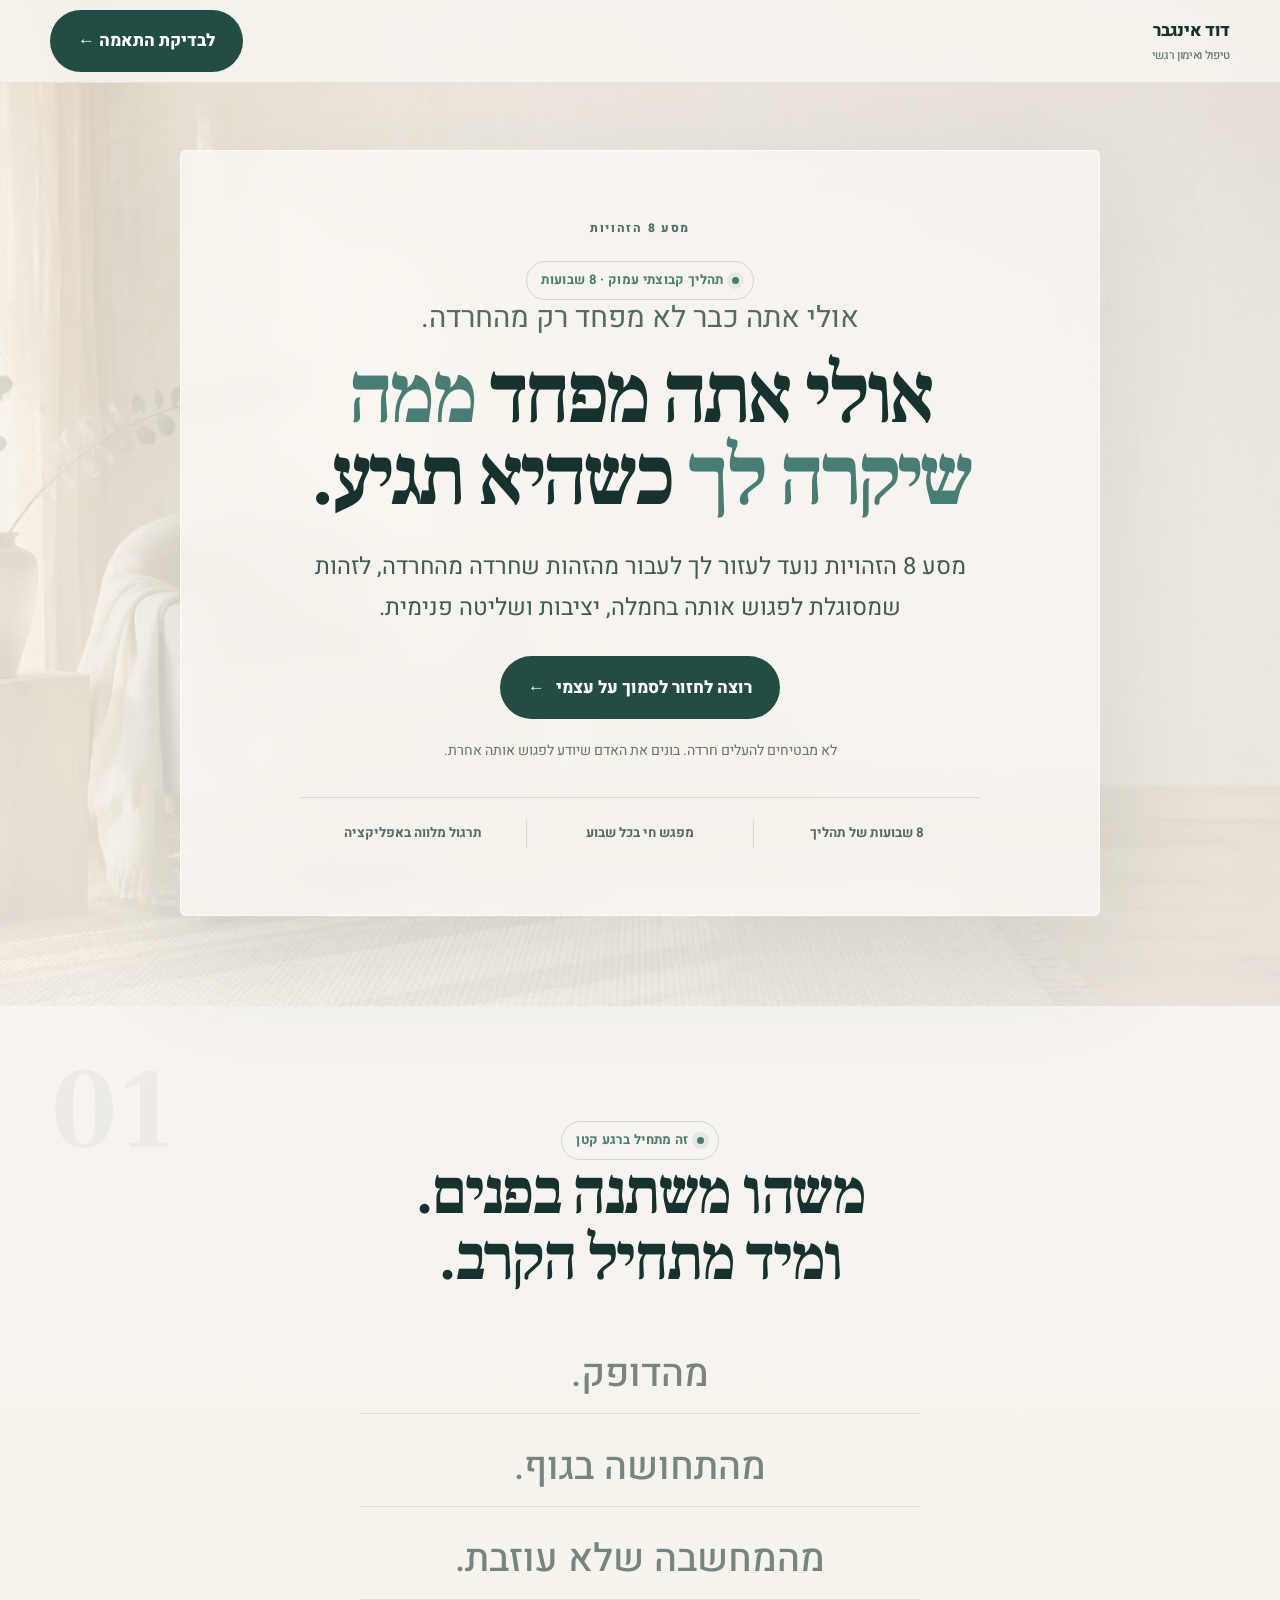
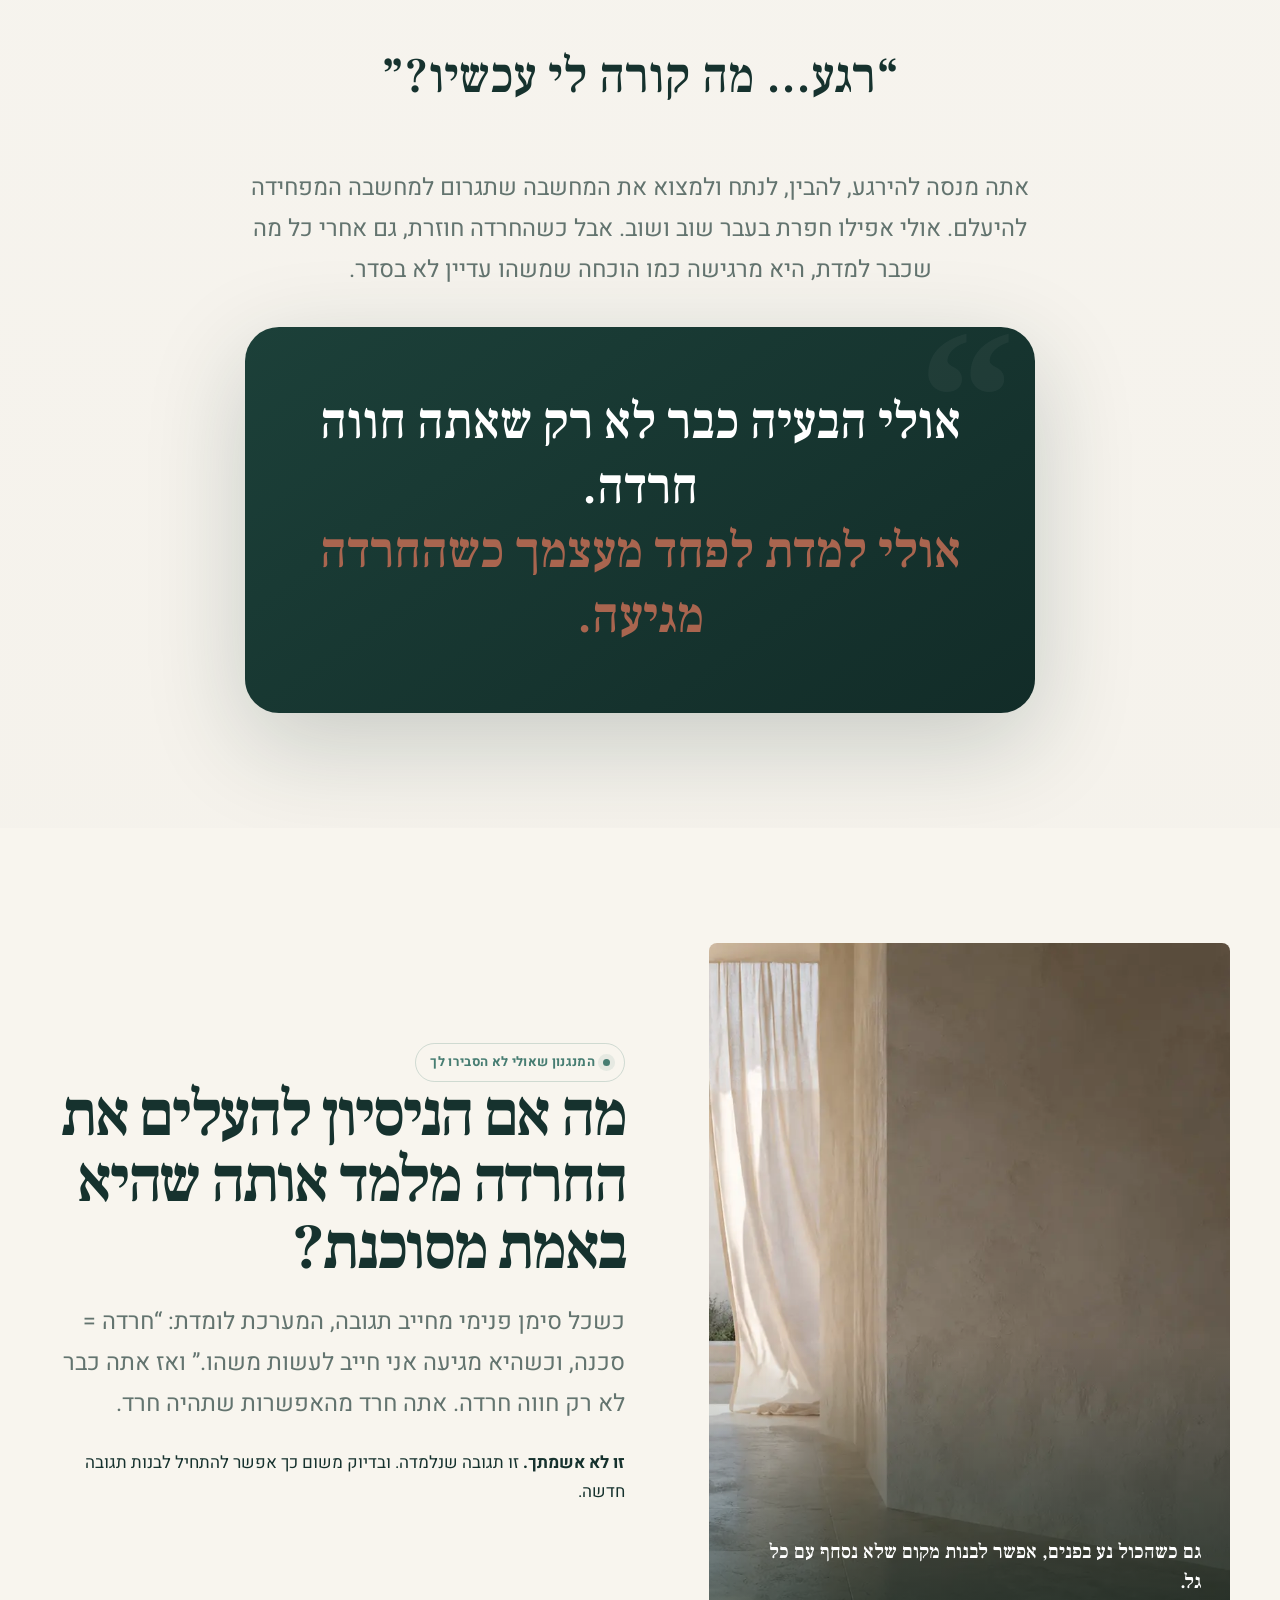
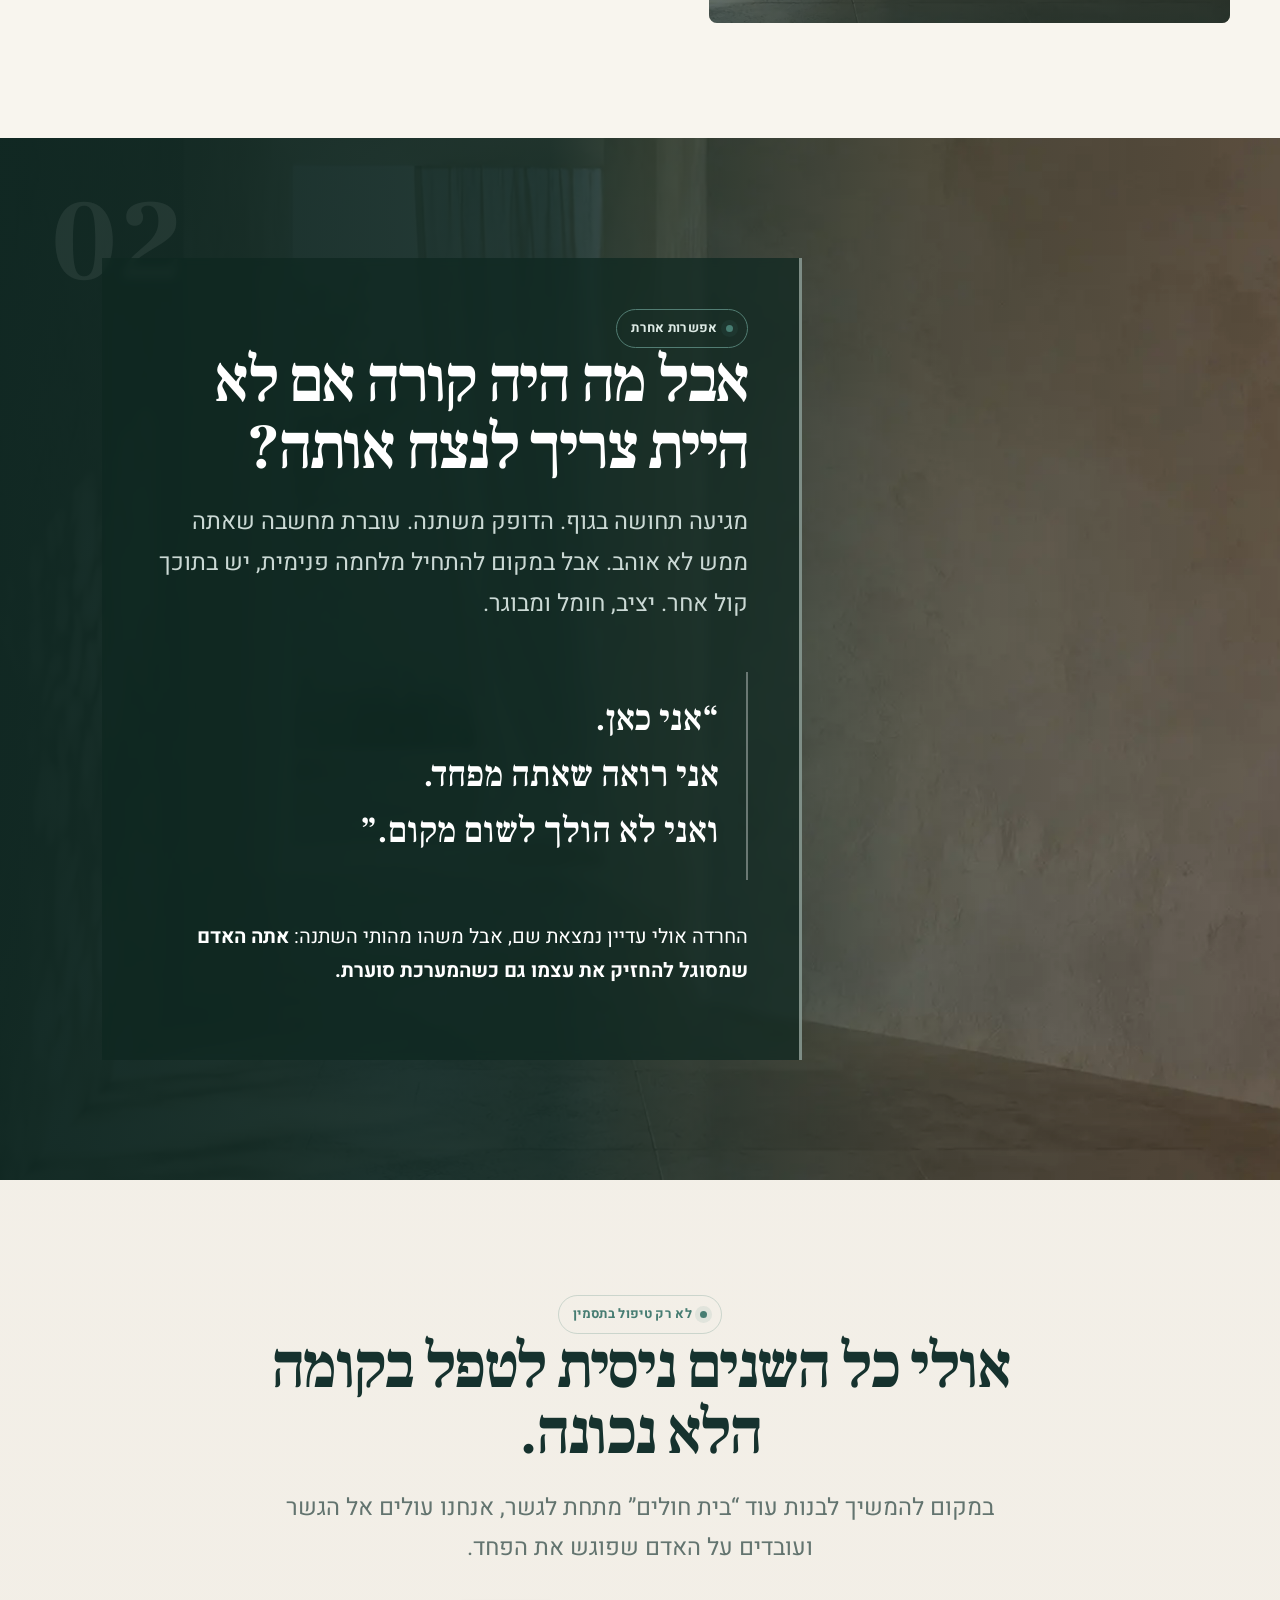
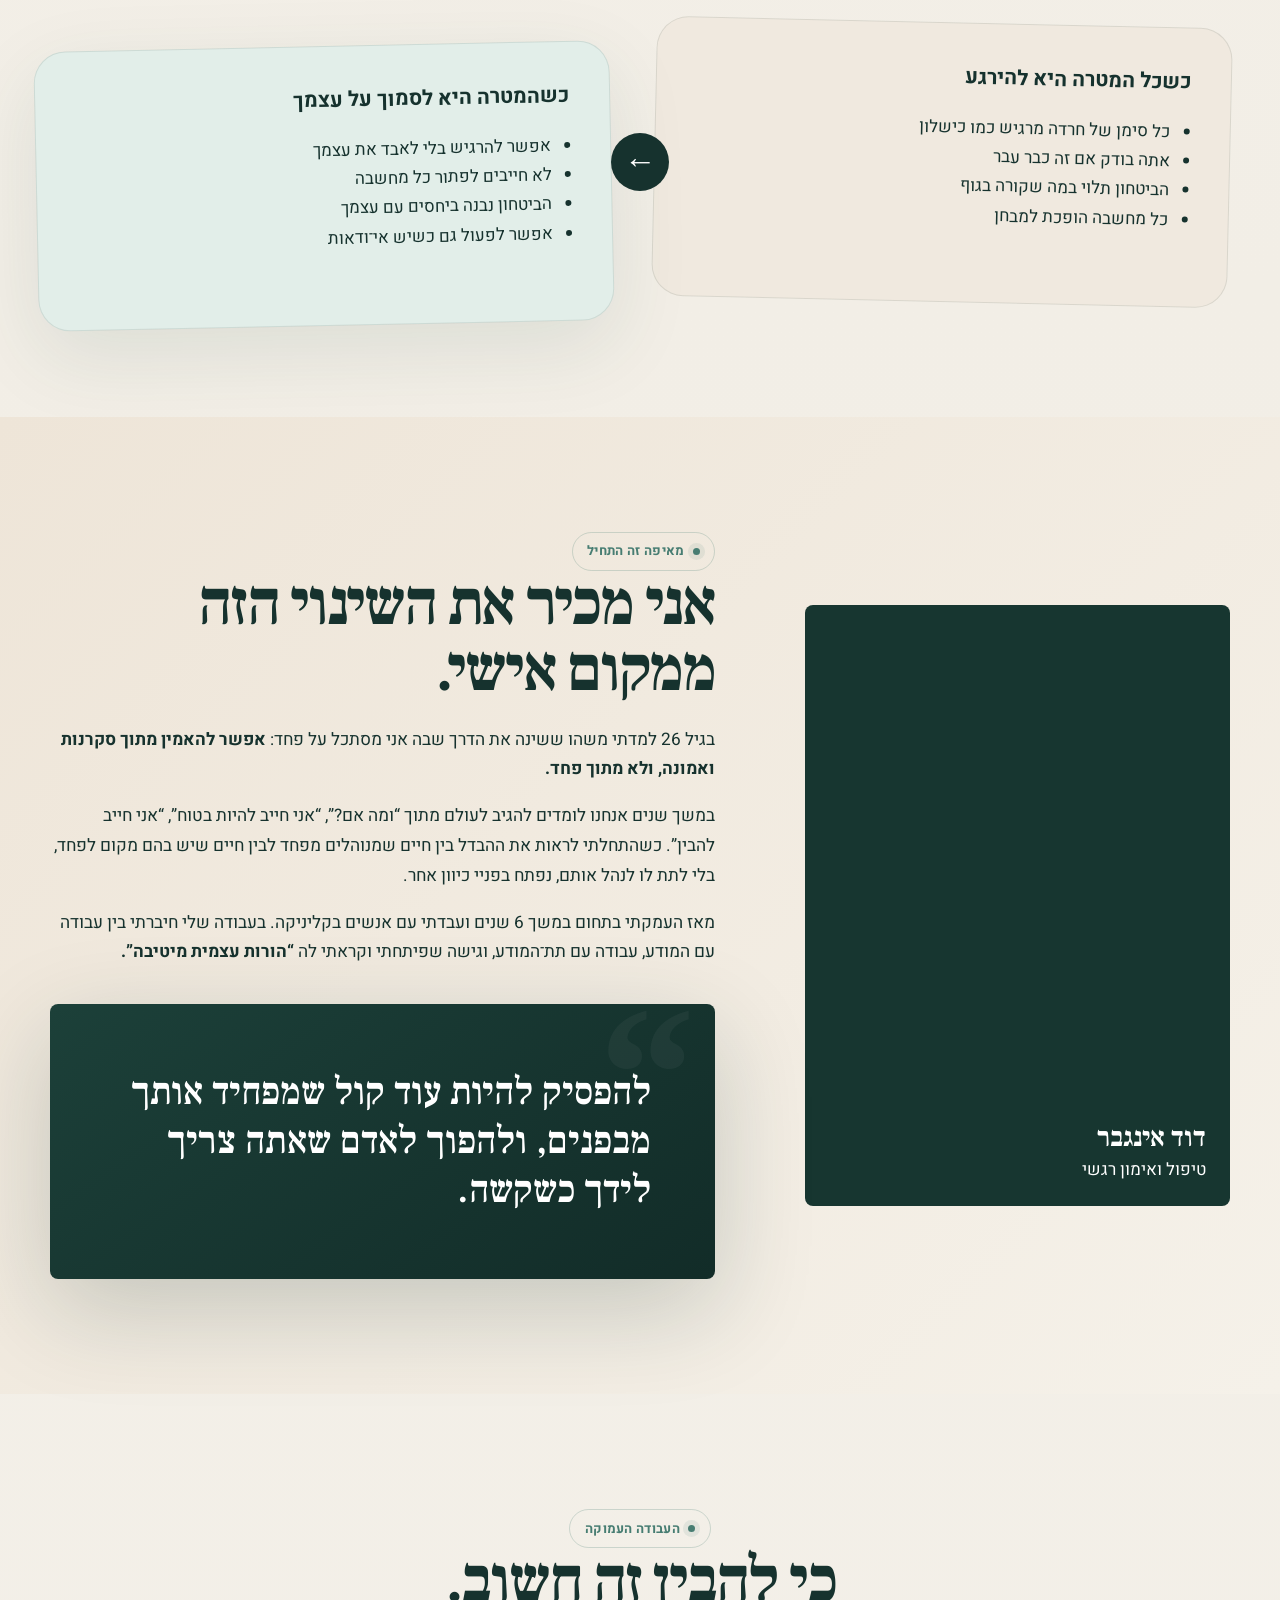
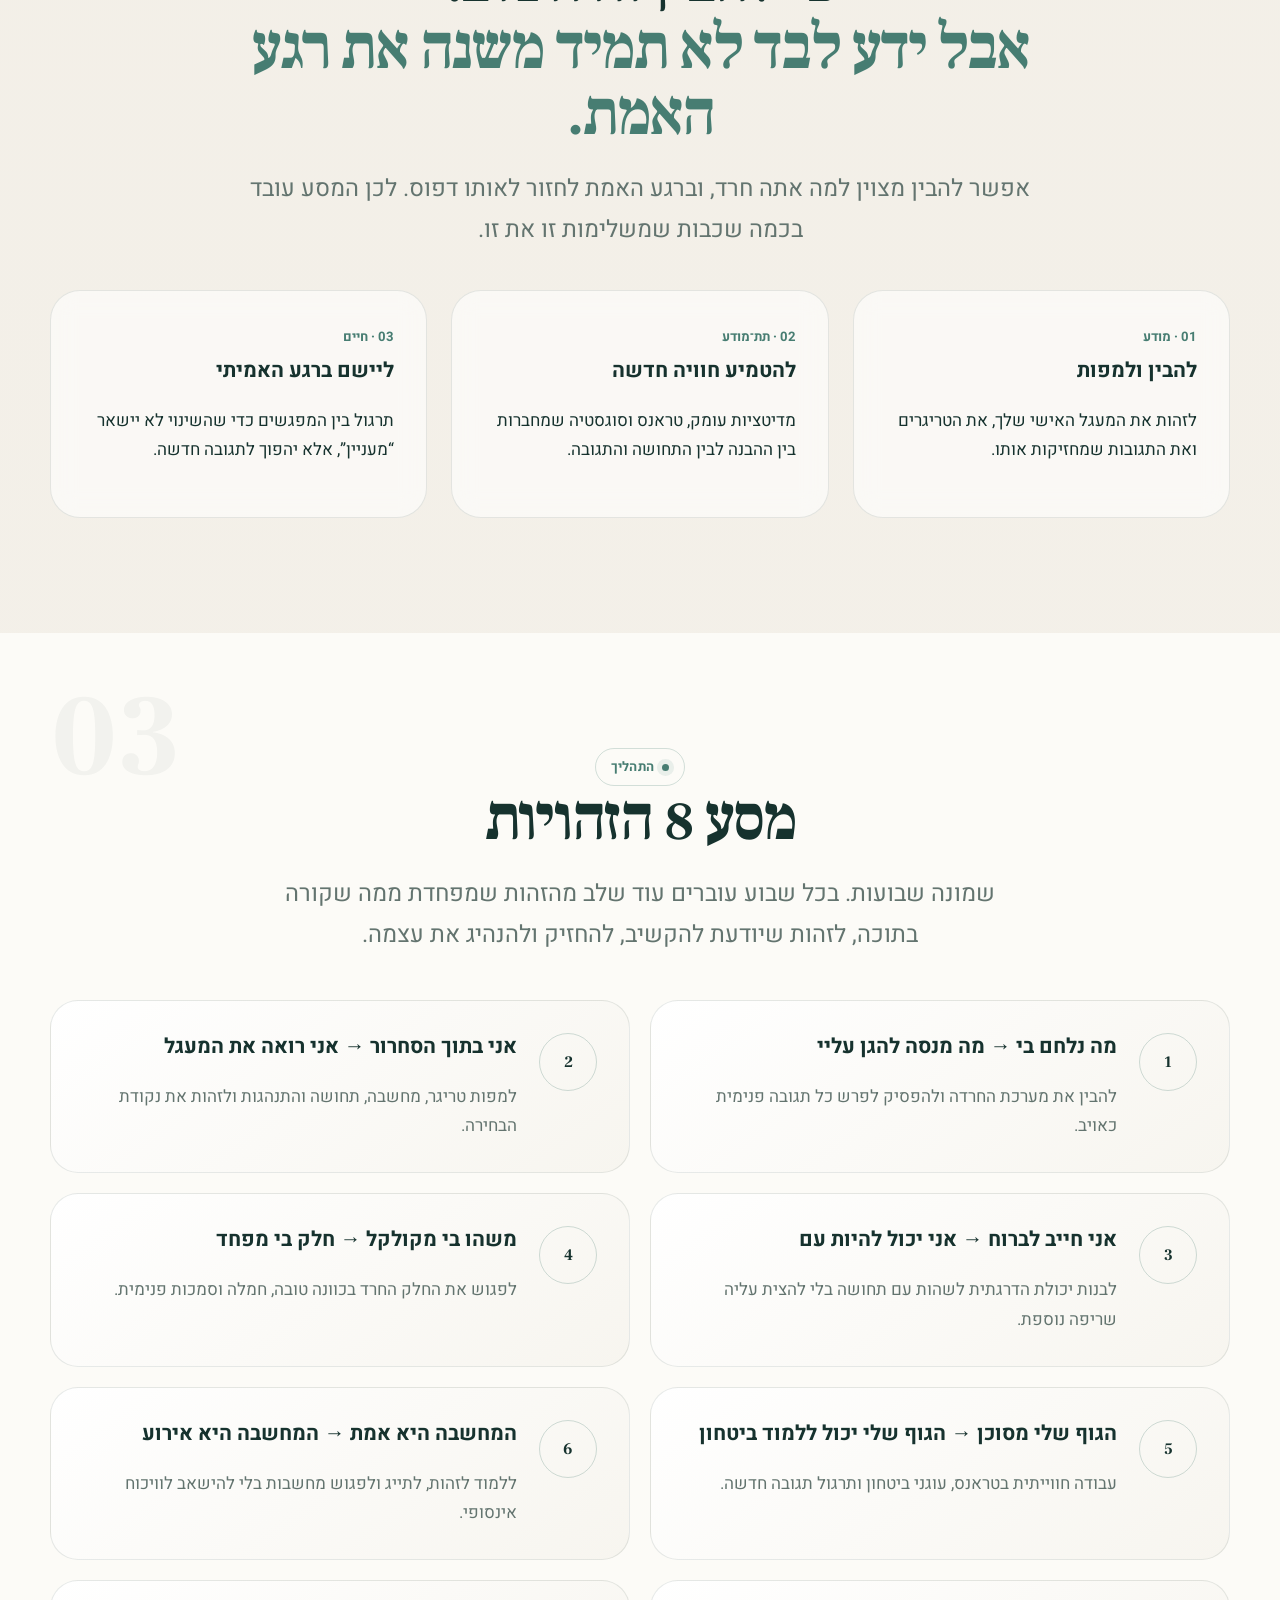
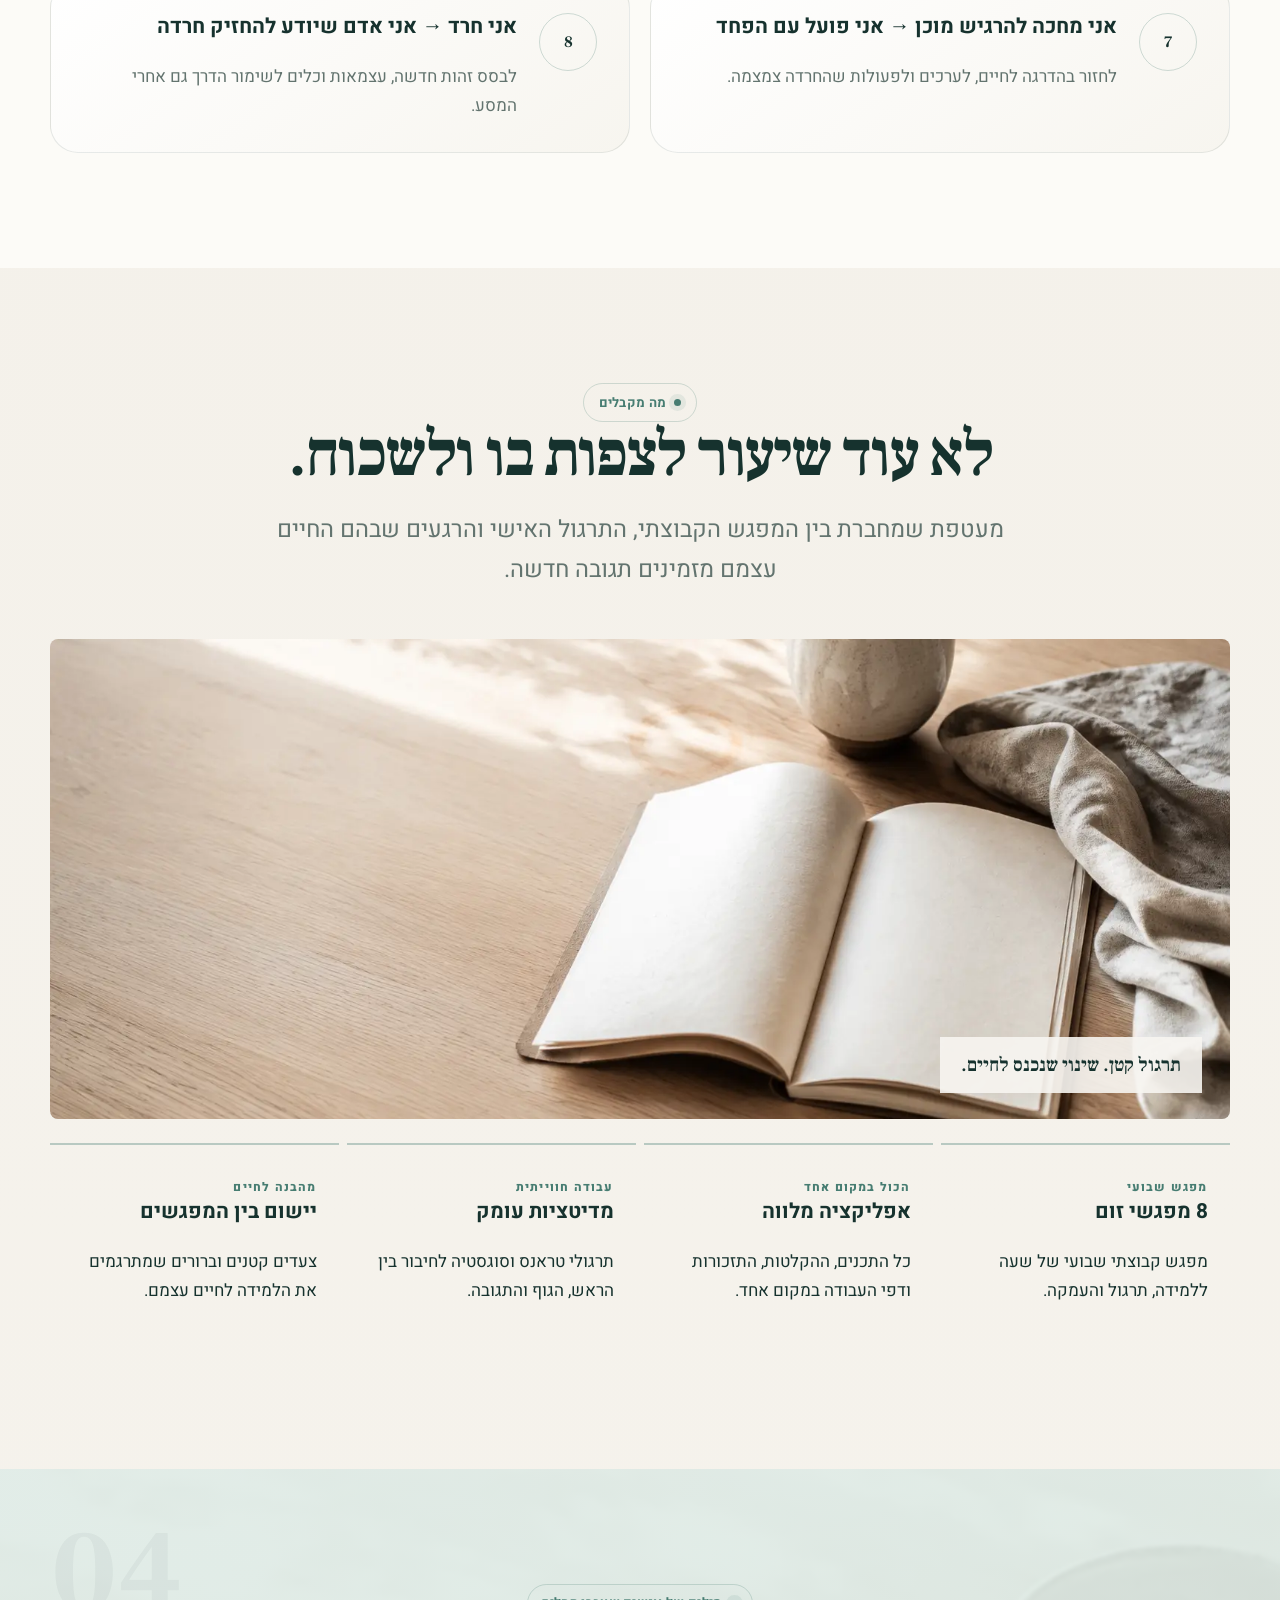
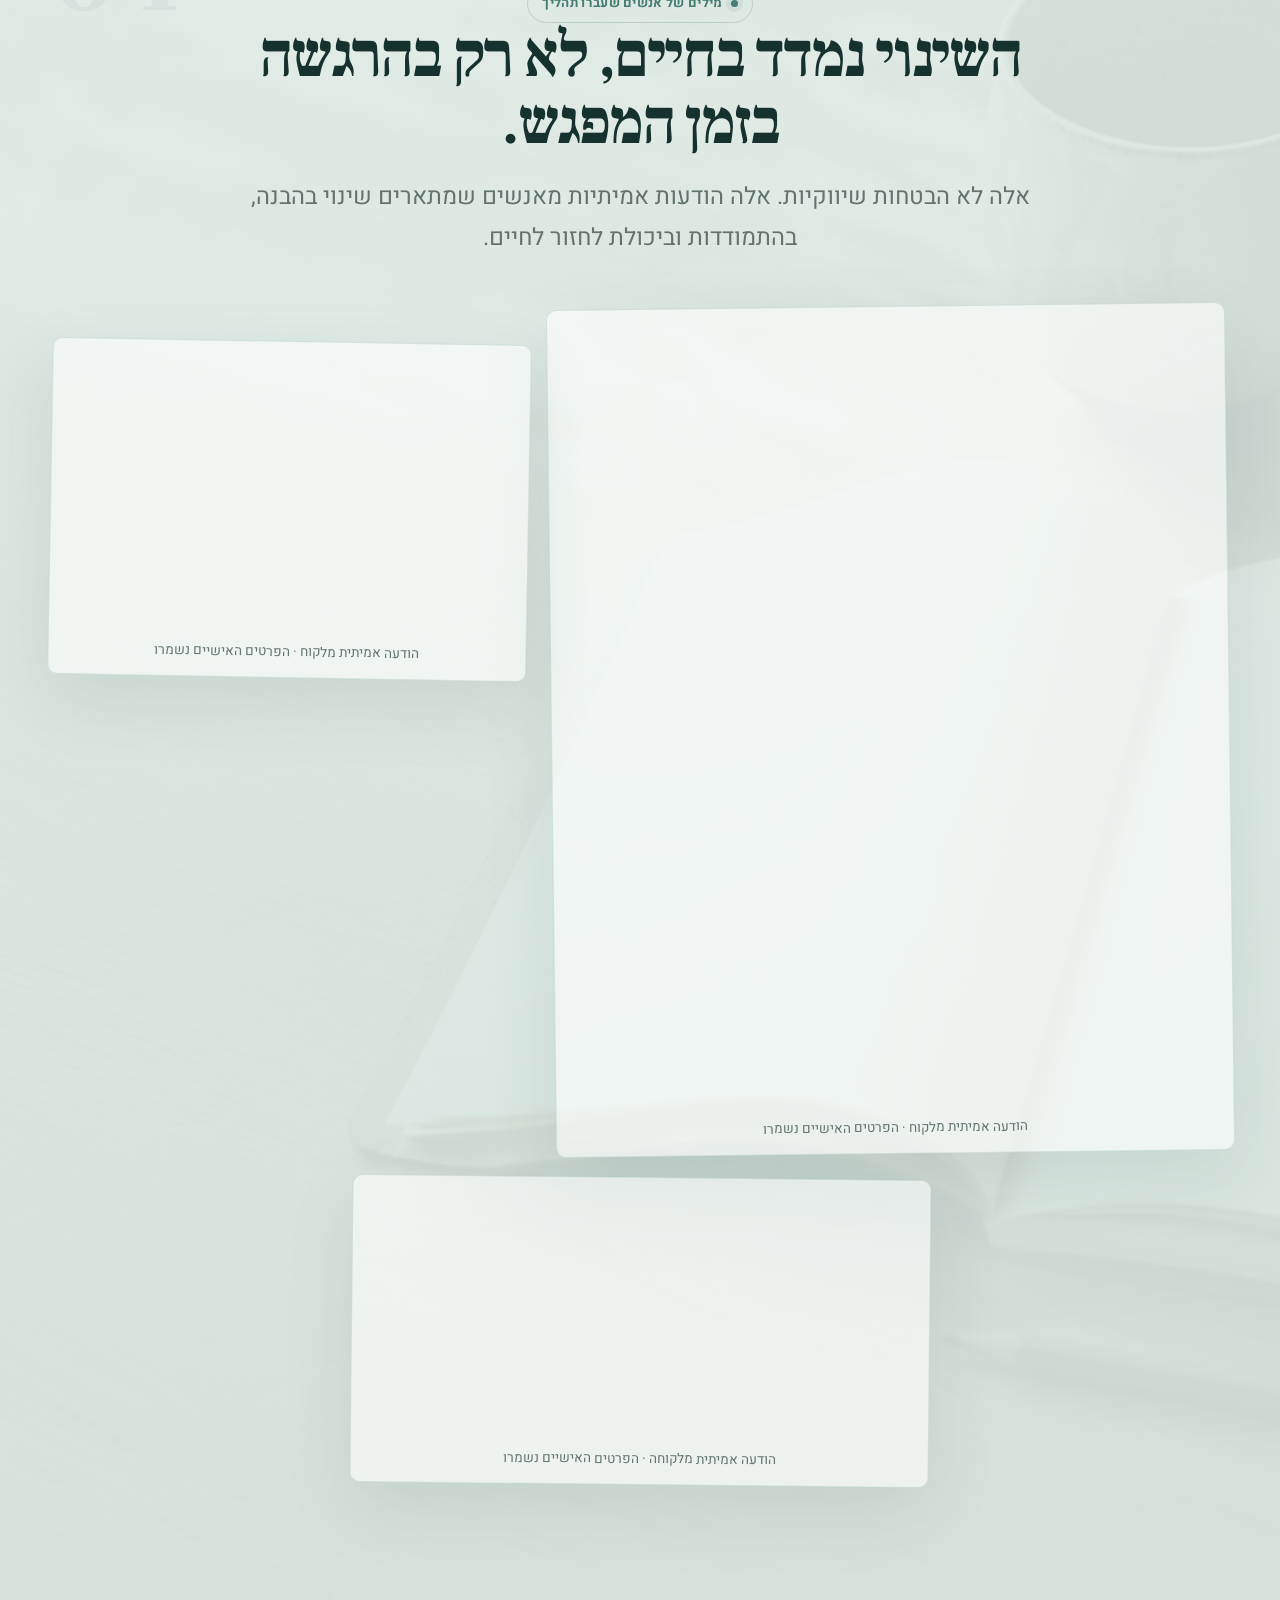
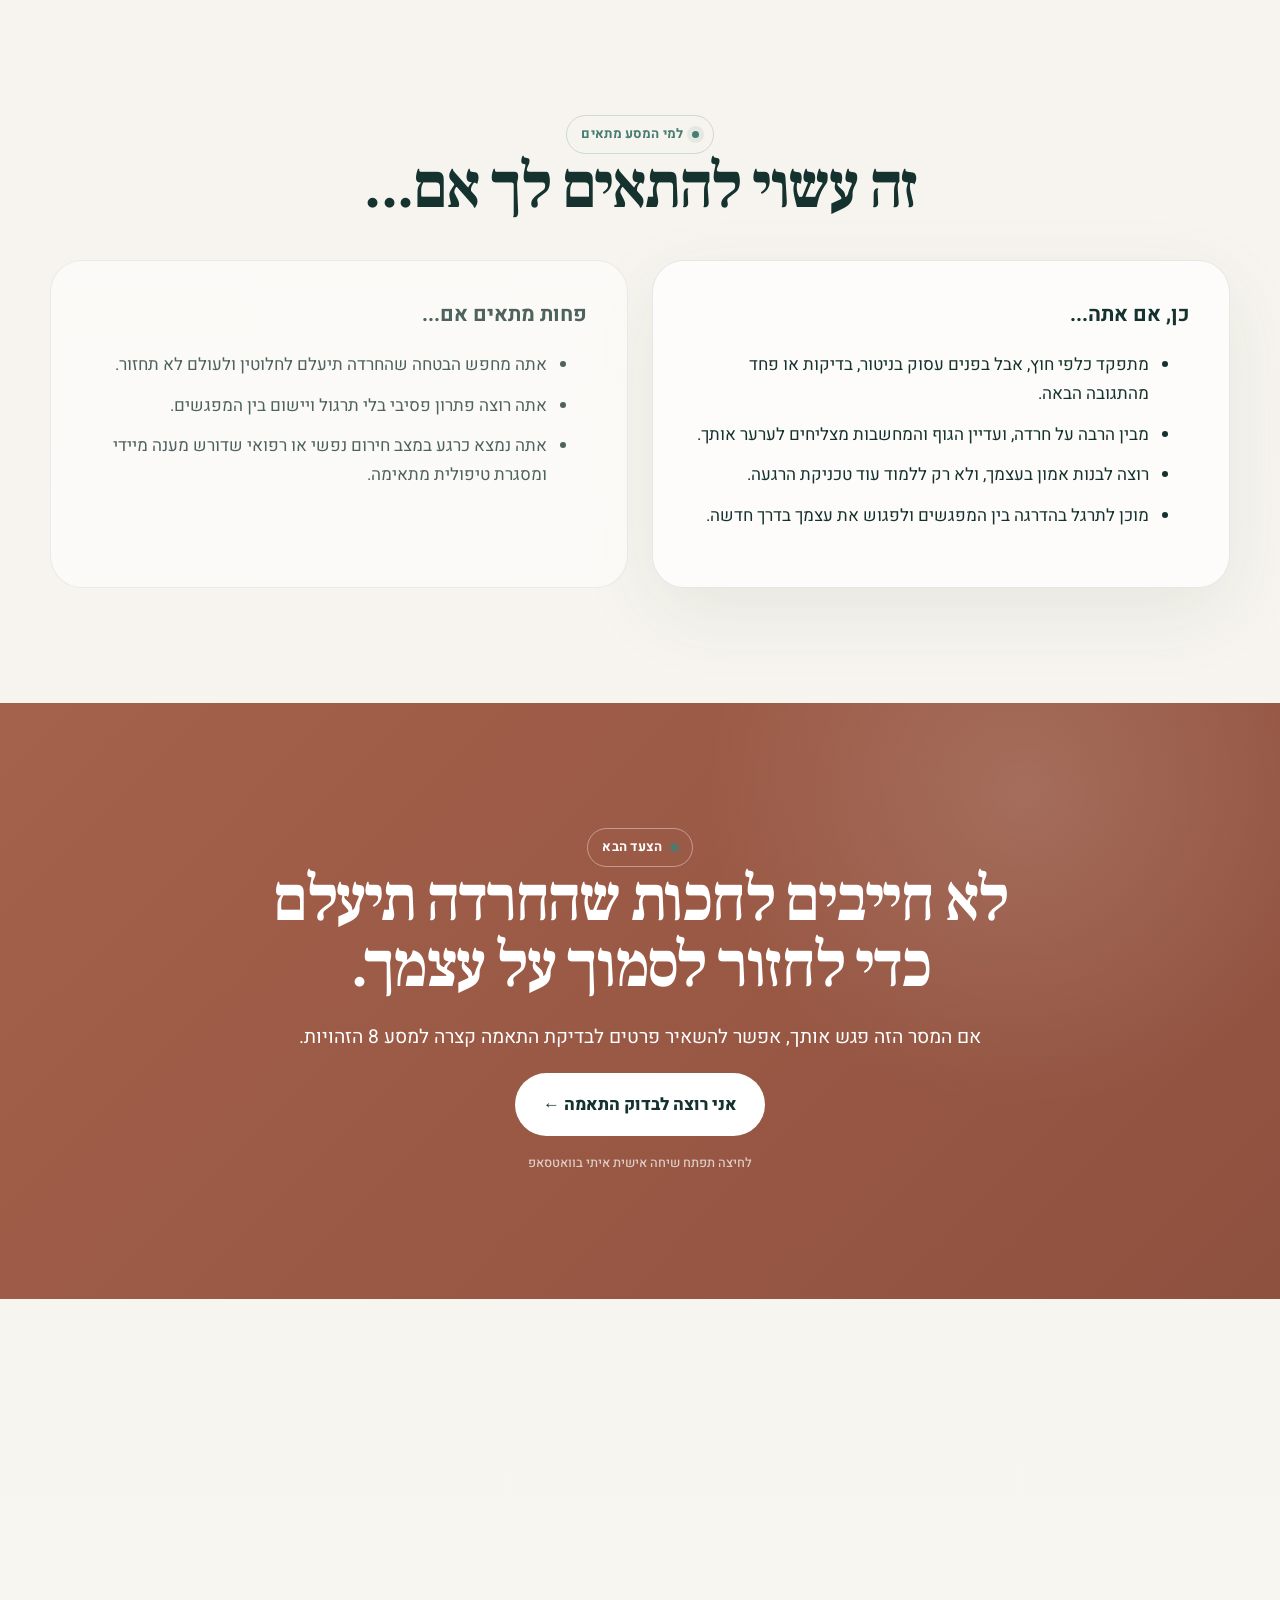
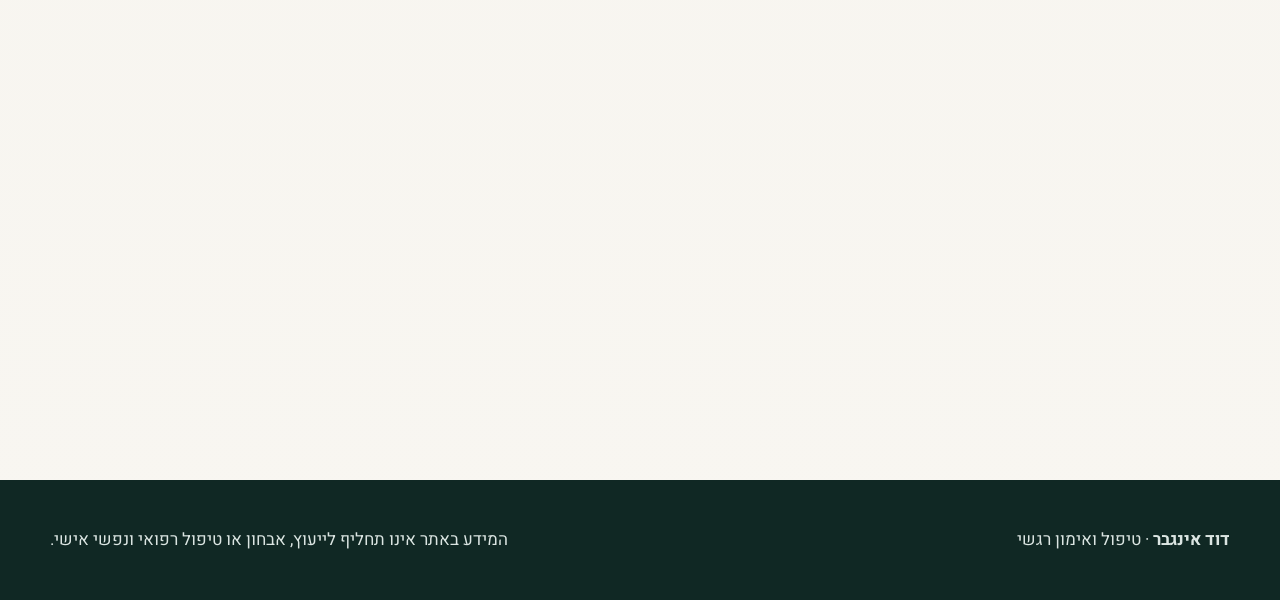
==== commit 7c0af39f: "תיקון טעינת וחיתוך תמונות בנייד" ====
--- a/landing/index.html
+++ b/landing/index.html
@@ -20,19 +20,19 @@
     .visual{min-height:610px;border-radius:48% 48% 36px 36px;background:linear-gradient(165deg,rgba(255,255,255,.7),rgba(192,215,207,.62));border:1px solid rgba(255,255,255,.76);box-shadow:0 45px 120px rgba(36,78,68,.14);overflow:visible;isolation:isolate}.visual:before{content:"";position:absolute;inset:7%;border-radius:50%;background:conic-gradient(from 25deg,rgba(71,125,114,.12),rgba(255,255,255,.35),rgba(169,101,79,.10),rgba(71,125,114,.12));filter:blur(1px);animation:slowSpin 22s linear infinite}.visual:after{content:"";position:absolute;inset:21%;border-radius:50%;background:rgba(249,247,242,.9);box-shadow:0 0 0 20px rgba(255,255,255,.22),0 0 0 46px rgba(255,255,255,.12)}.visual .circle{inset:28%;z-index:2;border:0;background:radial-gradient(circle at 38% 34%,#fbfaf6,#d6e6df);box-shadow:0 22px 70px rgba(48,93,82,.16);animation:breathe 7s ease-in-out infinite}.visual .circle:after{content:"";position:absolute;inset:32%;border-radius:50%;background:#477d72;box-shadow:0 0 45px rgba(71,125,114,.35)}.visual .figure,.visual .head{display:none}.visual blockquote{bottom:32px;right:-35px;left:35px;padding:1.45rem 1.8rem;border:1px solid rgba(255,255,255,.8);background:rgba(253,252,249,.82);box-shadow:0 22px 60px rgba(33,77,69,.13);text-align:right;font-size:1.18rem;line-height:1.55}.visual-label{position:absolute;z-index:5;top:52px;right:-22px;padding:.75rem 1rem;border-radius:999px;background:rgba(253,252,249,.82);border:1px solid rgba(255,255,255,.9);backdrop-filter:blur(10px);font-size:.8rem;color:var(--sage);box-shadow:0 12px 35px rgba(33,77,69,.08)}@keyframes breathe{0%,100%{transform:scale(.88);opacity:.72}50%{transform:scale(1.08);opacity:1}}@keyframes slowSpin{to{transform:rotate(360deg)}}
     .pain,.bridge,.method,.includes,.fit,.faq{padding:150px 0}.pain-lines{margin:3.5rem 0}.pain-lines span{border-bottom:1px solid var(--line);padding:.4rem 0;font-weight:500}.pain-lines span:nth-child(4){font-family:"Frank Ruhl Libre";font-size:clamp(2rem,4vw,3.1rem);border:0;margin-top:1rem}.quote-card{border-radius:34px;background:linear-gradient(145deg,#1c4039,#122c28);box-shadow:0 30px 100px rgba(22,50,46,.2);position:relative;overflow:hidden}.quote-card:before{content:"“";position:absolute;font:700 12rem Georgia;color:rgba(255,255,255,.045);top:-40px;right:20px}.loop{padding:145px 0;background:rgba(253,252,249,.84)}.cycle{border:0;background:radial-gradient(circle,#fdfcf9 0 26%,#e1ece7 27% 42%,transparent 43%);box-shadow:inset 0 0 0 1px rgba(71,125,114,.12)}.cycle span{box-shadow:0 12px 45px rgba(24,51,47,.08);font-size:.92rem}.future{padding:155px 0;background:radial-gradient(circle at 15% 0,rgba(87,139,127,.38),transparent 32%),linear-gradient(145deg,#244b44,#102824)}.inner-voice{background:rgba(255,255,255,.045);border-color:rgba(255,255,255,.13);box-shadow:inset 0 1px 0 rgba(255,255,255,.08)}.bridge-visual{gap:0;margin-top:5rem;align-items:stretch}.side{border-radius:32px;min-height:320px;padding:2.5rem}.side:first-child{transform:rotate(1.3deg);background:#f0e9df}.side.good{transform:translate(-14px,24px) rotate(-1.2deg);background:#e2eee9;box-shadow:0 25px 80px rgba(34,75,65,.1)}.arrow{position:relative;z-index:2;align-self:center;background:var(--ink);color:white;border-radius:50%;width:58px;height:58px;display:grid;place-items:center;margin:0 -15px}.story{padding:155px 0;background:linear-gradient(135deg,#eee5d8,#f5f1e9)}.portrait{background:linear-gradient(165deg,#c8dcd4,#567d74);box-shadow:0 40px 110px rgba(36,78,68,.16)}.pillars{gap:24px}.pillar{padding:2.2rem 2rem;border-radius:30px;background:rgba(255,255,255,.58);backdrop-filter:blur(12px);transition:.25s}.pillar:hover{transform:translateY(-6px);box-shadow:0 20px 55px rgba(32,73,64,.09)}.program{padding:155px 0;background:#fcfbf7}.weeks{gap:20px}.week{padding:2rem;border-radius:28px;background:linear-gradient(145deg,#fff,#f7f5ef);transition:.25s}.week:hover{border-color:rgba(71,125,114,.28);transform:translateY(-3px)}.num{background:transparent;border:1px solid rgba(71,125,114,.25);font-size:1rem}.includes-grid{gap:8px}.include{border-top-color:rgba(71,125,114,.35);padding:2rem 1.4rem}.include .icon{font-size:.75rem;letter-spacing:.1em;color:var(--sage);font-weight:800}.proof{padding:145px 0;background:linear-gradient(145deg,#dfece7,#d5e4de)}.testimonial{background:rgba(255,255,255,.58);padding:10px;border-radius:30px;box-shadow:0 24px 70px rgba(30,68,59,.1);transform:rotate(-.7deg)}.testimonial:nth-child(2){transform:translateY(35px) rotate(1deg)}.testimonial:nth-child(3){transform:rotate(.6deg)}.testimonial img{border-radius:22px}.fit-card{padding:2.5rem;border-radius:32px;background:rgba(255,255,255,.7)}.fit-card:first-child{box-shadow:0 25px 80px rgba(33,77,69,.08)}.cta{padding:155px 0;background:radial-gradient(circle at 80% 15%,rgba(255,255,255,.13),transparent 28%),linear-gradient(135deg,#a4614b,#8f513f)}.faq details{padding:1.6rem 0}.footer{background:#102824}
     /* Art-directed image system */
-    .visual{background:url('assets/hero-background.png') center/cover no-repeat;border-radius:180px 180px 34px 34px;overflow:hidden}.visual:before{content:"";inset:0;border-radius:inherit;background:linear-gradient(180deg,transparent 45%,rgba(10,35,30,.42));filter:none;animation:none}.visual:after,.visual .circle{display:none}.visual blockquote{color:#16322e}.visual-label{color:#244f47;background:rgba(253,252,249,.86)}
-    .editorial-art{min-height:620px;margin:0;border-radius:30px;background:url('assets/journey-background.png') center/cover no-repeat;position:relative;overflow:hidden;box-shadow:0 35px 100px rgba(31,72,62,.14)}.editorial-art:after{content:"";position:absolute;inset:0;background:linear-gradient(180deg,transparent 50%,rgba(15,43,37,.56))}.editorial-art figcaption{position:absolute;z-index:2;right:28px;left:28px;bottom:26px;color:white;font:600 1.35rem/1.5 "Frank Ruhl Libre"}
-    .future{position:relative;background:linear-gradient(90deg,rgba(13,42,36,.96),rgba(22,60,51,.86)),url('assets/journey-background.png') center/cover fixed}.story .portrait{background:linear-gradient(180deg,rgba(16,44,38,.08),rgba(16,44,38,.72)),url('assets/hero-background.png') center/cover no-repeat;border-radius:34px;min-height:610px;aspect-ratio:auto}.story .portrait div{position:relative;z-index:2}.program{background:linear-gradient(rgba(252,251,247,.94),rgba(252,251,247,.96)),url('assets/journey-background.png') center/cover fixed}.proof{background:linear-gradient(rgba(221,235,229,.88),rgba(213,229,222,.92)),url('assets/hero-background.png') center/cover no-repeat}
+    .visual{background:url('assets/hero-studio-v2.webp') center/cover no-repeat;border-radius:180px 180px 34px 34px;overflow:hidden}.visual:before{content:"";inset:0;border-radius:inherit;background:linear-gradient(180deg,transparent 45%,rgba(10,35,30,.42));filter:none;animation:none}.visual:after,.visual .circle{display:none}.visual blockquote{color:#16322e}.visual-label{color:#244f47;background:rgba(253,252,249,.86)}
+    .editorial-art{min-height:620px;margin:0;border-radius:30px;background:url('assets/journey-passage-v2.webp') center/cover no-repeat;position:relative;overflow:hidden;box-shadow:0 35px 100px rgba(31,72,62,.14)}.editorial-art:after{content:"";position:absolute;inset:0;background:linear-gradient(180deg,transparent 50%,rgba(15,43,37,.56))}.editorial-art figcaption{position:absolute;z-index:2;right:28px;left:28px;bottom:26px;color:white;font:600 1.35rem/1.5 "Frank Ruhl Libre"}
+    .future{position:relative;background:linear-gradient(90deg,rgba(13,42,36,.96),rgba(22,60,51,.86)),url('assets/journey-passage-v2.webp') center/cover fixed}.story .portrait{background:linear-gradient(180deg,rgba(16,44,38,.08),rgba(16,44,38,.72)),url('assets/hero-studio-v2.webp') center/cover no-repeat;border-radius:34px;min-height:610px;aspect-ratio:auto}.story .portrait div{position:relative;z-index:2}.program{background:linear-gradient(rgba(252,251,247,.94),rgba(252,251,247,.96)),url('assets/journey-passage-v2.webp') center/cover fixed}.proof{background:linear-gradient(rgba(221,235,229,.88),rgba(213,229,222,.92)),url('assets/hero-studio-v2.webp') center/cover no-repeat}
     @media(max-width:850px){body{font-size:16px}.wrap{width:min(100% - 30px,1180px)}.topbar .wrap{height:70px}.hero{padding:125px 0 90px}.hero-grid{gap:45px}.hero h1{font-size:clamp(3.1rem,15vw,4.5rem)}.visual{min-height:520px;width:min(100%,520px);margin:auto;order:-1;border-radius:120px 120px 28px 28px}.visual blockquote{right:12px;left:12px;bottom:18px}.visual-label{right:14px;top:24px}.editorial-art{min-height:500px}.pain,.bridge,.method,.includes,.fit,.faq,.story,.program,.proof{padding:105px 0}.loop,.future,.cta{padding:105px 0}.future,.program{background-attachment:scroll}.side:first-child,.side.good{transform:none}.side.good{margin-top:-8px}.arrow{transform:rotate(90deg);margin:-12px auto}.testimonial:nth-child(n){transform:none}.testimonial:nth-child(2){transform:none}.weeks{gap:14px}}
 
     /* Photographic editorial direction */
-    .hero{min-height:100svh;background:linear-gradient(90deg,rgba(247,243,235,.08) 0%,rgba(247,243,235,.28) 42%,rgba(247,243,235,.96) 72%,#f7f3eb 100%),url('assets/hero-studio-v2.png') left center/cover no-repeat}.hero-grid{display:block}.hero-grid>div:first-child{width:min(650px,58%);margin-right:auto;margin-left:0;padding:2.5rem 0}.hero .visual{display:none}.hero h1{font-size:clamp(3.35rem,6vw,6.15rem);text-wrap:balance}.hero .lead{max-width:620px}.topbar{background:rgba(248,246,241,.82)}
-    .loop{background:#f8f5ee}.loop-grid{grid-template-columns:.95fr 1.05fr}.editorial-art{background-image:url('assets/journey-passage-v2.png');min-height:680px;border-radius:8px;box-shadow:none}.editorial-art:after{background:linear-gradient(180deg,transparent 58%,rgba(20,42,37,.68))}.editorial-art figcaption{max-width:440px;font-size:1.25rem}
-    .future{min-height:780px;display:grid;align-items:center;background:linear-gradient(90deg,rgba(15,39,34,.98) 0%,rgba(15,39,34,.9) 43%,rgba(15,39,34,.28) 72%,transparent 100%),url('assets/journey-passage-v2.png') left center/cover no-repeat}.future .narrow{margin-right:auto;margin-left:8%;max-width:700px}.future .inner-voice{text-align:right;border:0;border-right:2px solid rgba(255,255,255,.35);border-radius:0;padding:1.25rem 1.7rem;background:transparent;box-shadow:none}
+    .hero{min-height:100svh;background:linear-gradient(90deg,rgba(247,243,235,.08) 0%,rgba(247,243,235,.28) 42%,rgba(247,243,235,.96) 72%,#f7f3eb 100%),url('assets/hero-studio-v2.webp') left center/cover no-repeat}.hero-grid{display:block}.hero-grid>div:first-child{width:min(650px,58%);margin-right:auto;margin-left:0;padding:2.5rem 0}.hero .visual{display:none}.hero h1{font-size:clamp(3.35rem,6vw,6.15rem);text-wrap:balance}.hero .lead{max-width:620px}.topbar{background:rgba(248,246,241,.82)}
+    .loop{background:#f8f5ee}.loop-grid{grid-template-columns:.95fr 1.05fr}.editorial-art{background-image:url('assets/journey-passage-v2.webp');min-height:680px;border-radius:8px;box-shadow:none}.editorial-art:after{background:linear-gradient(180deg,transparent 58%,rgba(20,42,37,.68))}.editorial-art figcaption{max-width:440px;font-size:1.25rem}
+    .future{min-height:780px;display:grid;align-items:center;background:linear-gradient(90deg,rgba(15,39,34,.98) 0%,rgba(15,39,34,.9) 43%,rgba(15,39,34,.28) 72%,transparent 100%),url('assets/journey-passage-v2.webp') left center/cover no-repeat}.future .narrow{margin-right:auto;margin-left:8%;max-width:700px}.future .inner-voice{text-align:right;border:0;border-right:2px solid rgba(255,255,255,.35);border-radius:0;padding:1.25rem 1.7rem;background:transparent;box-shadow:none}
     .story .portrait{display:block;padding:0;background:#173630;border-radius:8px;box-shadow:none;overflow:hidden;min-height:0;aspect-ratio:auto;margin:0;position:sticky}.story .portrait img{display:block;width:100%;aspect-ratio:1/1.16;object-fit:cover;object-position:center 30%;filter:saturate(.82) contrast(.98)}.story .portrait figcaption{padding:1.35rem 1.5rem;color:white}.story .portrait figcaption strong{font-size:1.7rem}.story-grid{gap:90px}.story-copy .quote-card{border-radius:8px}
-    .practice-photo{min-height:520px;background:url('assets/practice-detail-v2.png') center/cover no-repeat;border-radius:8px;margin:4rem 0 2rem;position:relative}.practice-photo:after{content:"תרגול קטן. שינוי שנכנס לחיים.";position:absolute;right:28px;bottom:26px;background:rgba(248,246,241,.9);padding:1rem 1.3rem;color:var(--ink);font:600 1.2rem "Frank Ruhl Libre";max-width:300px}.includes-grid{margin-top:1.5rem}.include{background:transparent}
-    .program{background:#fcfbf7}.proof{background:linear-gradient(rgba(223,235,230,.91),rgba(215,229,223,.94)),url('assets/practice-detail-v2.png') center/cover no-repeat}.testimonial{border-radius:10px}.testimonial img{border-radius:5px}
-    @media(max-width:850px){.hero{padding:118px 0 74px;min-height:900px;background:linear-gradient(180deg,rgba(247,243,235,.08) 0%,rgba(247,243,235,.16) 40%,rgba(247,243,235,.96) 64%,#f7f3eb 100%),url('assets/hero-studio-v2.png') 18% top/auto 58% no-repeat}.hero-grid>div:first-child{width:100%;padding-top:420px}.hero h1{font-size:clamp(3rem,14vw,4.2rem)}.loop-grid{grid-template-columns:1fr}.editorial-art{min-height:520px}.future{min-height:auto;background:linear-gradient(rgba(15,39,34,.88),rgba(15,39,34,.93)),url('assets/journey-passage-v2.png') 30% center/cover no-repeat}.future .narrow{margin:auto}.story-grid{gap:45px}.story .portrait{position:relative;top:auto}.story .portrait img{aspect-ratio:1/1.05}.practice-photo{min-height:430px;margin:3rem 0 1.5rem}.practice-photo:after{right:14px;left:14px;bottom:14px}.includes-grid{grid-template-columns:1fr}}
+    .practice-photo{min-height:520px;background:url('assets/practice-detail-v2.webp') center/cover no-repeat;border-radius:8px;margin:4rem 0 2rem;position:relative}.practice-photo:after{content:"תרגול קטן. שינוי שנכנס לחיים.";position:absolute;right:28px;bottom:26px;background:rgba(248,246,241,.9);padding:1rem 1.3rem;color:var(--ink);font:600 1.2rem "Frank Ruhl Libre";max-width:300px}.includes-grid{margin-top:1.5rem}.include{background:transparent}
+    .program{background:#fcfbf7}.proof{background:linear-gradient(rgba(223,235,230,.91),rgba(215,229,223,.94)),url('assets/practice-detail-v2.webp') center/cover no-repeat}.testimonial{border-radius:10px}.testimonial img{border-radius:5px}
+    @media(max-width:850px){.hero{padding:118px 0 74px;min-height:900px;background:linear-gradient(180deg,rgba(247,243,235,.08) 0%,rgba(247,243,235,.16) 40%,rgba(247,243,235,.96) 64%,#f7f3eb 100%),url('assets/hero-studio-v2.webp') 18% top/auto 58% no-repeat}.hero-grid>div:first-child{width:100%;padding-top:420px}.hero h1{font-size:clamp(3rem,14vw,4.2rem)}.loop-grid{grid-template-columns:1fr}.editorial-art{min-height:520px}.future{min-height:auto;background:linear-gradient(rgba(15,39,34,.88),rgba(15,39,34,.93)),url('assets/journey-passage-v2.webp') 30% center/cover no-repeat}.future .narrow{margin:auto}.story-grid{gap:45px}.story .portrait{position:relative;top:auto}.story .portrait img{aspect-ratio:1/1.05}.practice-photo{min-height:430px;margin:3rem 0 1.5rem}.practice-photo:after{right:14px;left:14px;bottom:14px}.includes-grid{grid-template-columns:1fr}}
 
     /* Living, accessible editorial layer */
     .skip-link{position:fixed;z-index:100;top:10px;right:10px;transform:translateY(-150%);background:#fff;color:#102824;padding:.75rem 1rem;border-radius:6px}.skip-link:focus{transform:none}.scroll-progress{position:fixed;z-index:60;top:0;right:0;height:3px;width:0;background:#a9654f;box-shadow:0 0 18px rgba(169,101,79,.45)}*:focus-visible{outline:3px solid #b7684d;outline-offset:4px}.topbar{transition:transform .3s,background .3s}.topbar.compact{background:rgba(248,246,241,.94);box-shadow:0 8px 35px rgba(21,49,44,.07)}
@@ -47,9 +47,23 @@
     .pain{padding:115px 0}.pain>.narrow{text-align:center}.pain .lead{margin-inline:auto}.pain-lines{max-width:560px;margin:2.6rem auto}.quote-card{margin-top:2.3rem}.loop{padding:115px 0}.loop-grid{gap:84px}.loop-grid>div:last-child{align-self:center}.future{min-height:720px;padding:120px 0}.future .narrow{background:rgba(14,39,33,.72);padding:3.2rem;border-right:3px solid rgba(223,235,230,.5);backdrop-filter:blur(4px)}.bridge,.method,.includes,.fit,.faq,.story,.program,.proof{padding:115px 0}.bridge .narrow,.method .narrow,.program .narrow,.includes .narrow,.fit .narrow{text-align:center}.bridge .lead,.method .lead,.program .lead,.includes .lead{margin-inline:auto}.bridge-visual{margin-top:3.3rem}.side{min-height:280px}.story-grid{align-items:center}.story .portrait{position:relative;top:auto}.story-copy p{font-size:1.08rem}.pillars{margin-top:2.5rem}.practice-photo{margin:3rem 0 1.3rem;min-height:480px}.weeks{margin-top:2.8rem}.proof .narrow{text-align:center}.proof .lead{margin-inline:auto}.fit-grid{margin-top:2.5rem}.cta{padding:125px 0}.faq-list{margin-top:2.3rem}
     .readability-shield{position:relative}.readability-shield:before{content:"";position:absolute;inset:0;background:linear-gradient(90deg,rgba(13,38,32,.92),rgba(13,38,32,.6));pointer-events:none}.readability-shield>*{position:relative;z-index:1}
     @media(max-width:850px){.hero{min-height:auto;padding:105px 0 50px;background:linear-gradient(180deg,rgba(247,243,235,.36) 0%,rgba(247,243,235,.84) 45%,#f7f3eb 78%),var(--hero-photo,none) 17% top/auto 540px no-repeat}.hero-grid>div:first-child{padding:340px 1.25rem 2.2rem;background:transparent;border:0;box-shadow:none;backdrop-filter:none}.hero h1{font-size:clamp(2.8rem,13.5vw,4.15rem)}.hero-trust{flex-direction:column;gap:.65rem}.hero-trust span{width:100%}.hero-trust span+span{border-right:0}.future .narrow{padding:2rem 1.25rem;border-right:2px solid rgba(223,235,230,.5)}.pain,.loop,.bridge,.method,.includes,.fit,.faq,.story,.program,.proof,.future,.cta{padding:86px 0}.loop-grid{gap:45px}.side{min-height:0}.practice-photo{min-height:380px}}
+    /* Mobile image loading and safe-crop fixes */
+    img{max-width:100%;height:auto}.portrait img,.testimonial img{content-visibility:auto}.hero,.editorial-art,.future,.practice-photo,.proof{background-repeat:no-repeat}
+    @media(max-width:850px){
+      .hero{min-height:auto;padding:88px 0 44px;background-image:linear-gradient(180deg,rgba(247,243,235,.04) 0%,rgba(247,243,235,.14) 30%,rgba(247,243,235,.96) 52%,#f7f3eb 100%),var(--hero-photo,none);background-size:100% auto;background-position:center top}
+      .hero-grid>div:first-child{padding:clamp(235px,66vw,330px) 1.1rem 1.8rem}
+      .editorial-art{display:flex;align-items:flex-end;width:100%;min-height:0;padding-top:62.5%;background-size:100% auto;background-position:center top;background-color:#173630;border-radius:6px}
+      .editorial-art:after{display:none}.editorial-art figcaption{position:relative;inset:auto;width:100%;max-width:none;padding:1rem 1.1rem;background:#173630;font-size:1.05rem}
+      .future{background-size:auto 100%;background-position:34% center}
+      .story .portrait img{width:100%;height:auto;aspect-ratio:auto;object-fit:contain;object-position:center}
+      .practice-photo{width:100%;min-height:0;aspect-ratio:16/10;background-size:contain;background-position:center;background-color:#eee8dd}
+      .proof{background-size:auto 100%;background-position:center}
+      .testimonial{overflow:hidden}.testimonial img{width:100%;height:auto;object-fit:contain}
+    }
+    @media(max-width:430px){.hero-grid>div:first-child{padding-top:clamp(220px,64vw,275px)}.hero h1{font-size:clamp(2.55rem,12.5vw,3.5rem)}.practice-photo:after{font-size:1rem;padding:.75rem .9rem}.story .portrait figcaption{padding:1rem 1.1rem}}
   </style>
 </head>
-<body style="--hero-photo:url(assets/hero-studio-v2.png)">
+<body style="--hero-photo:url(assets/hero-studio-v2.webp)">
   <a class="skip-link" href="#main-content">דילוג לתוכן המרכזי</a><div class="scroll-progress" aria-hidden="true"></div>
   <header class="topbar"><div class="wrap"><div class="brand">דוד אינגבר<small>טיפול ואימון רגשי</small></div><a class="btn" href="#join">לבדיקת התאמה ←</a></div></header>
   <main id="main-content">
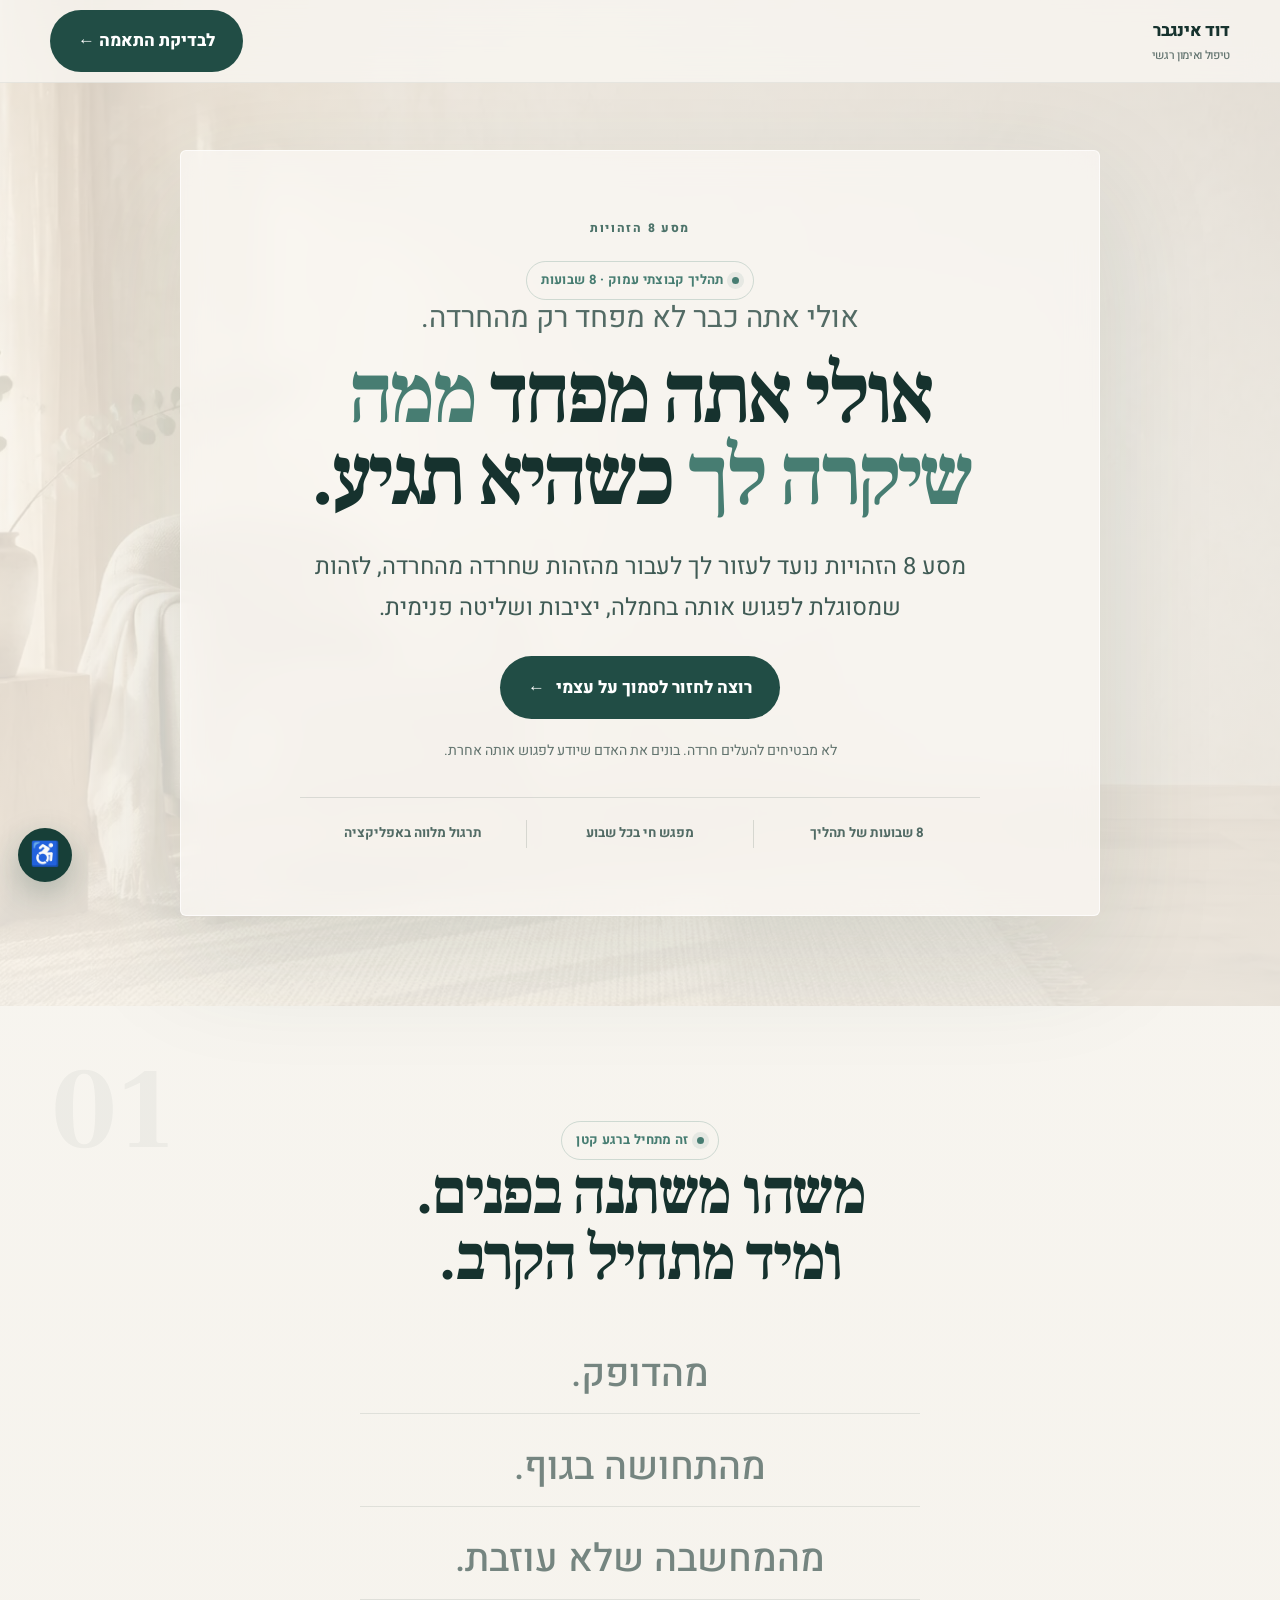
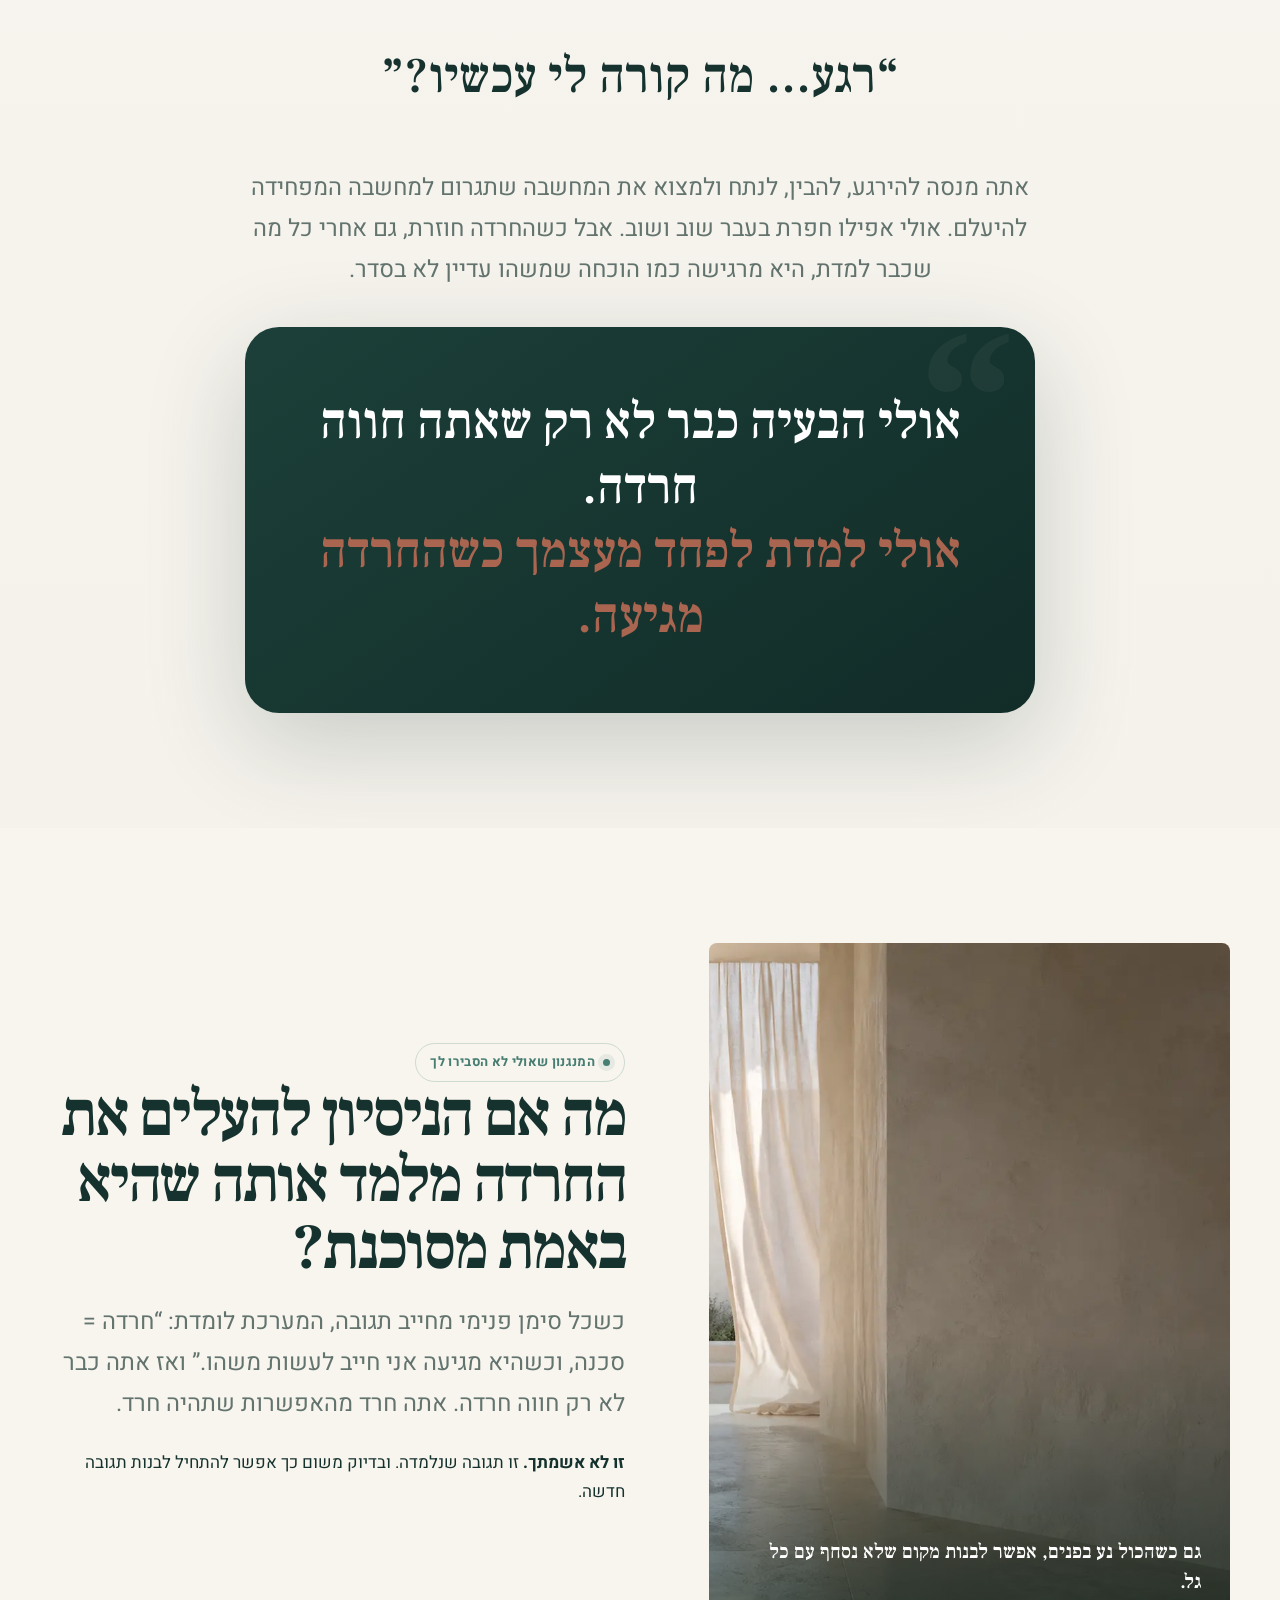
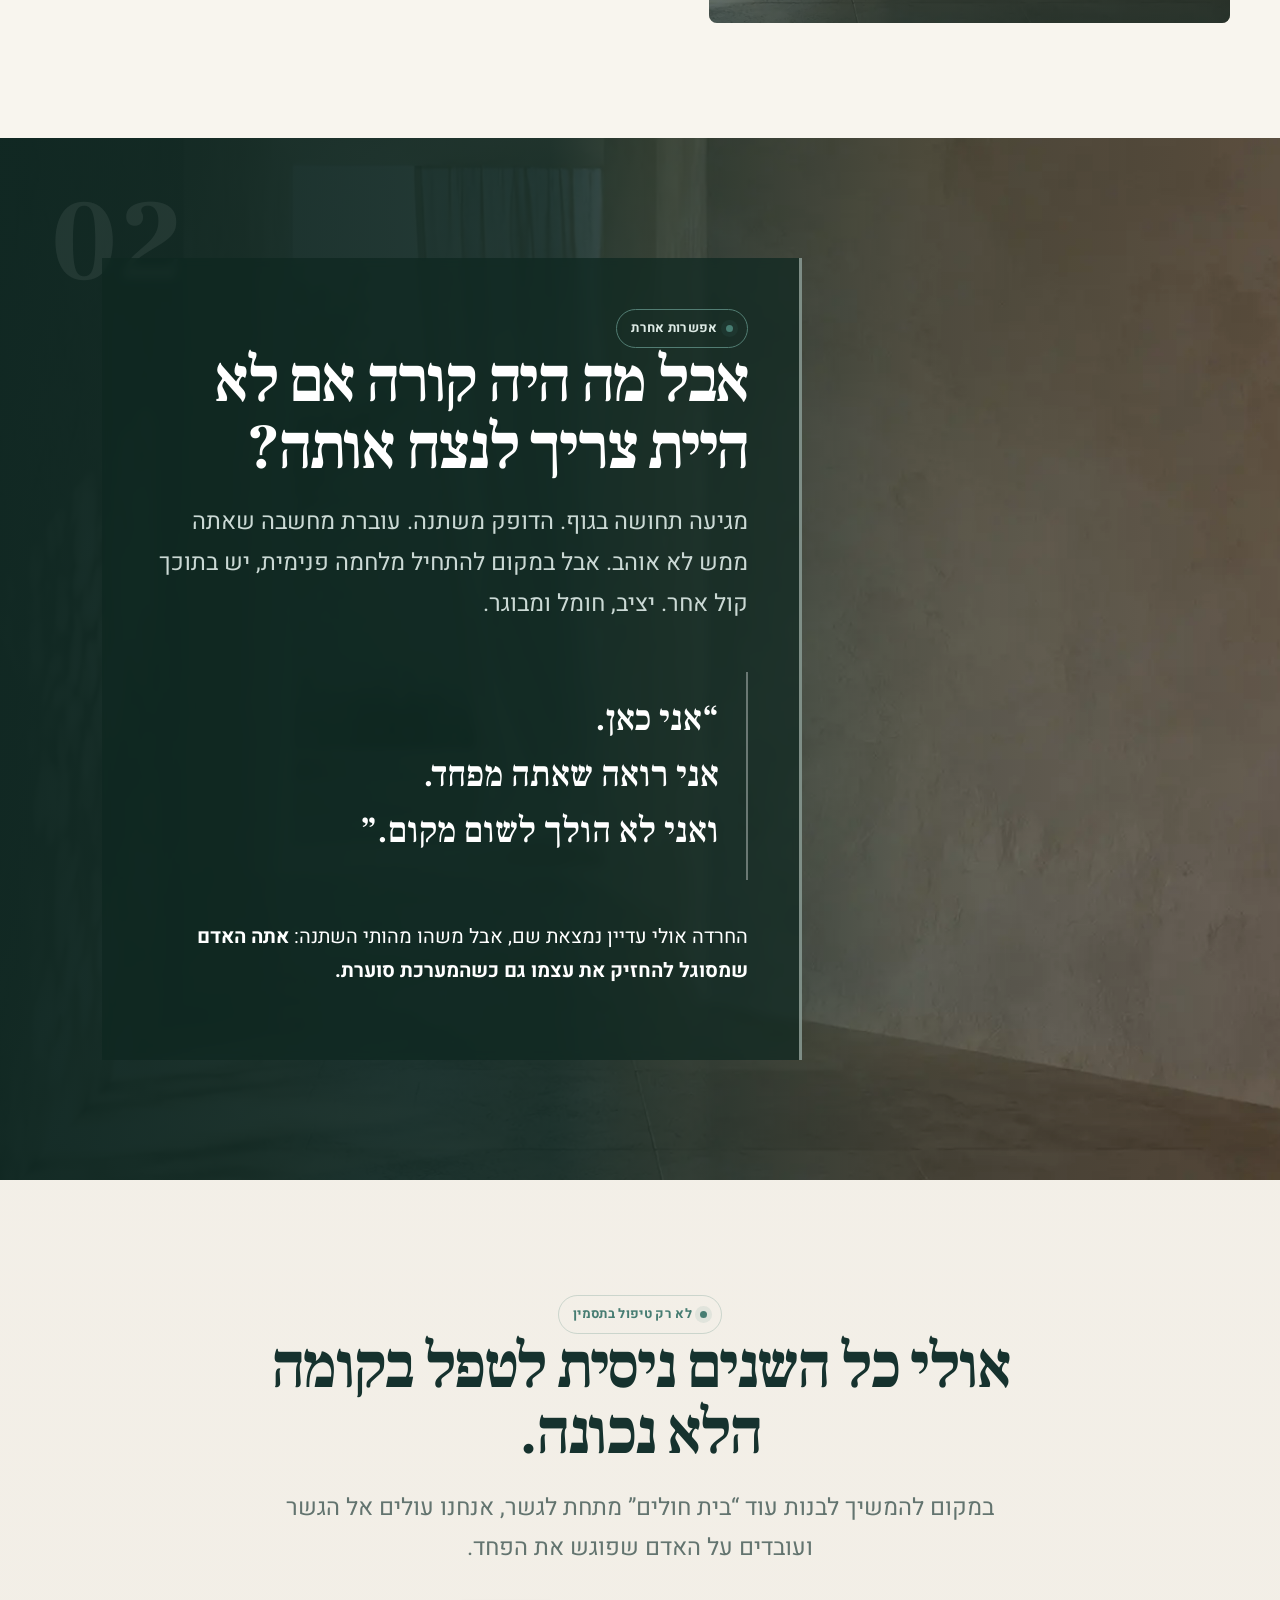
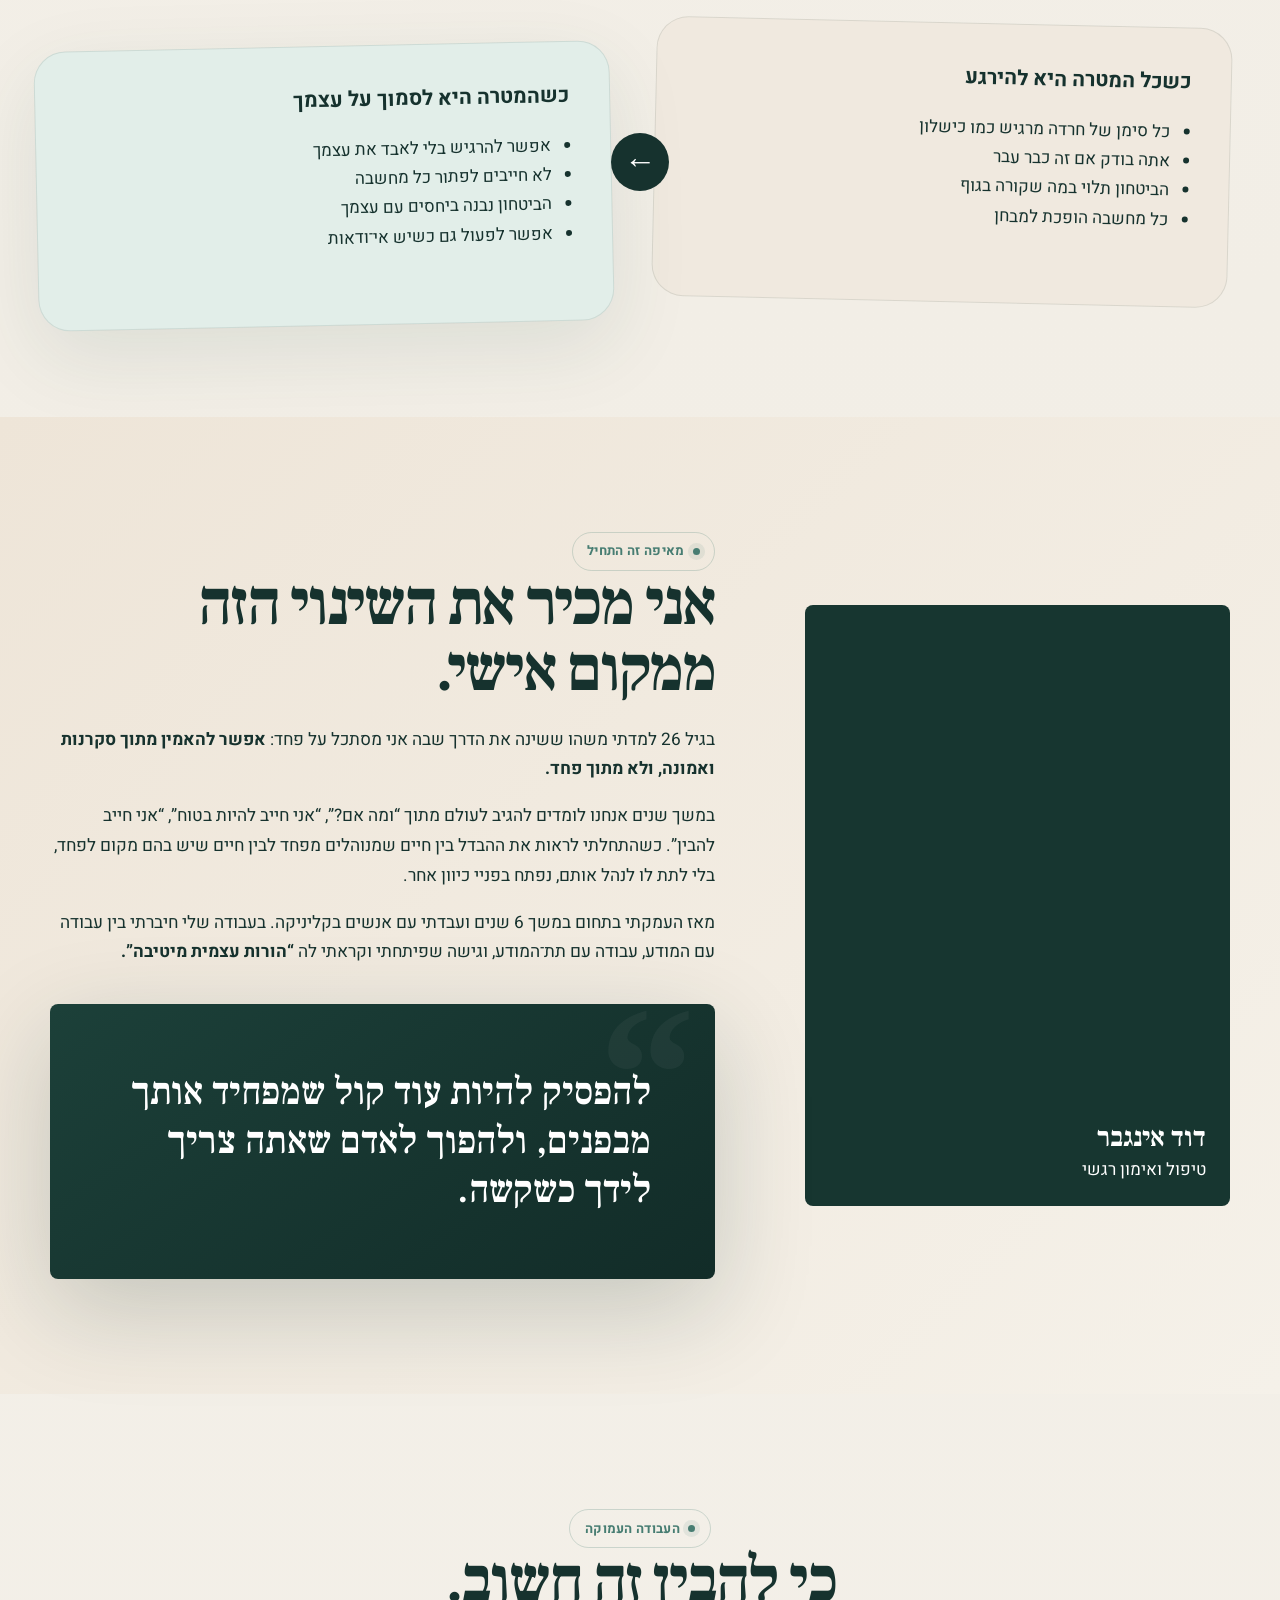
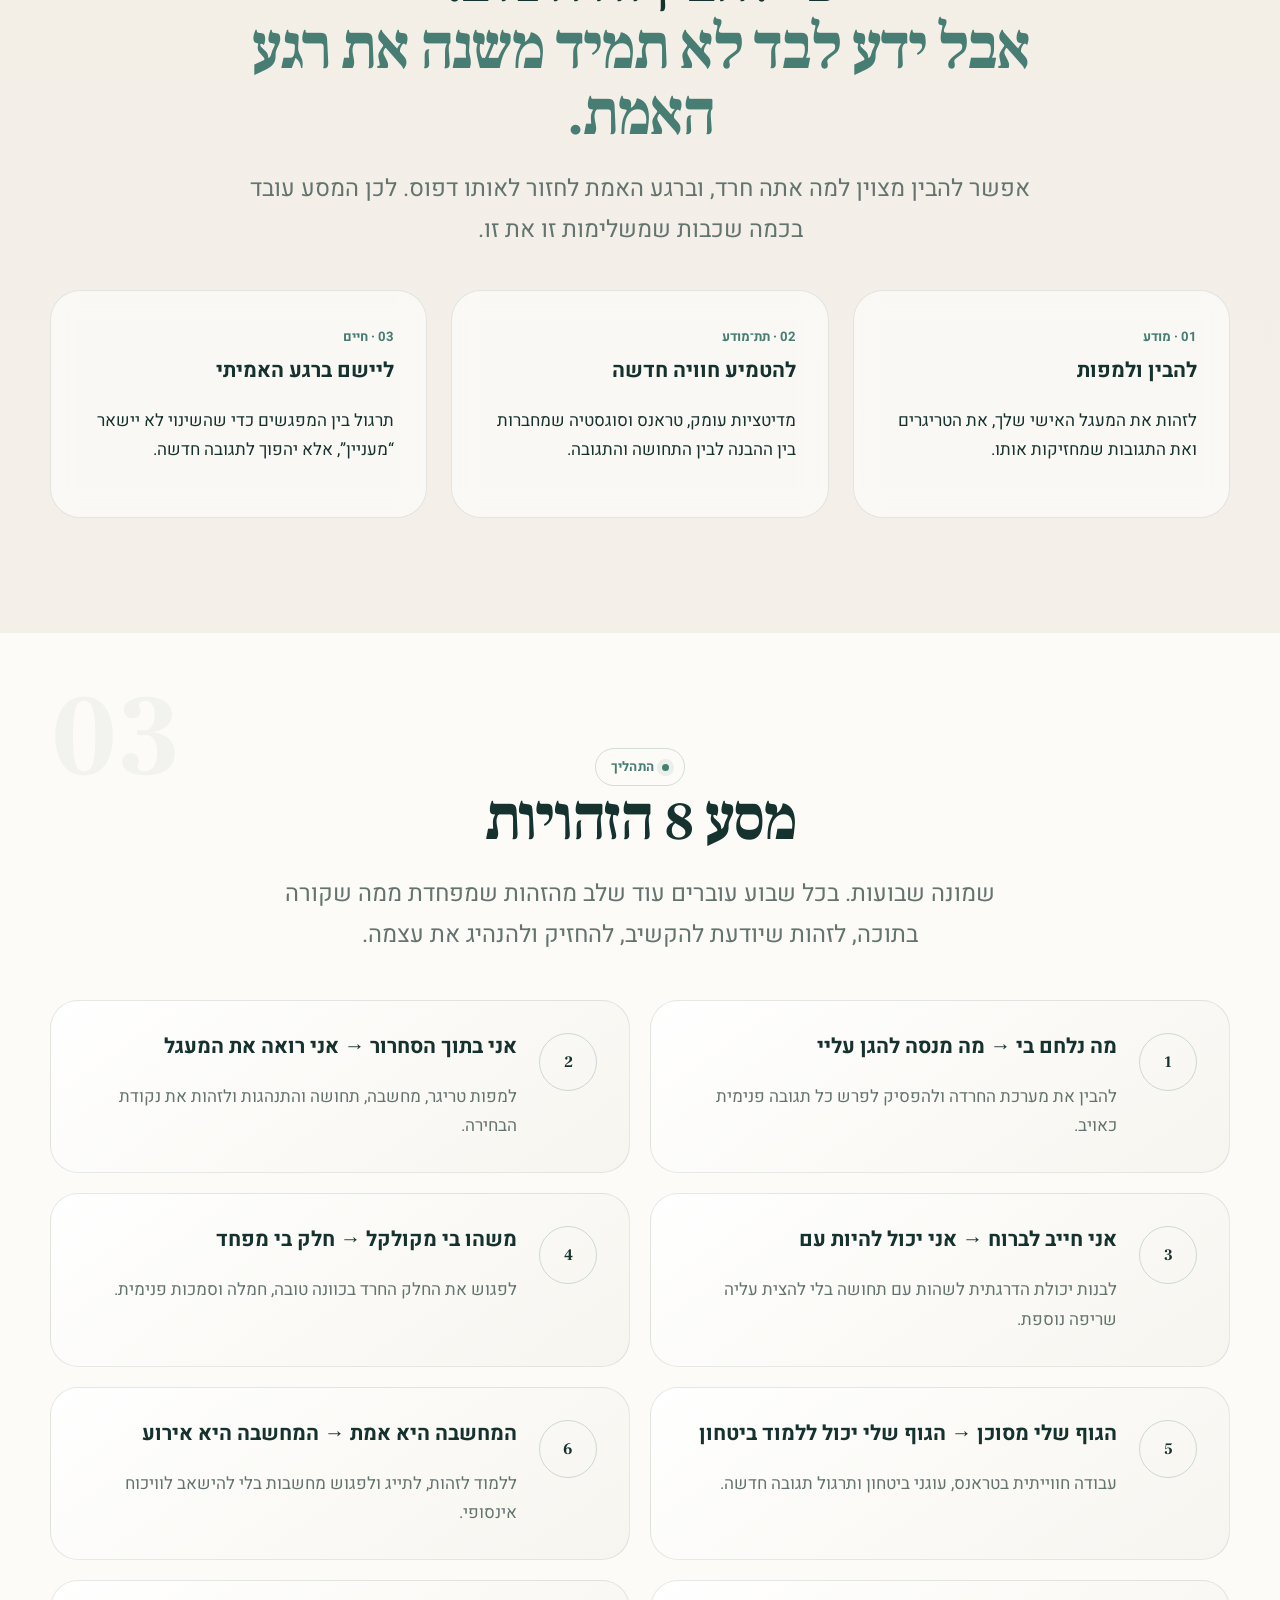
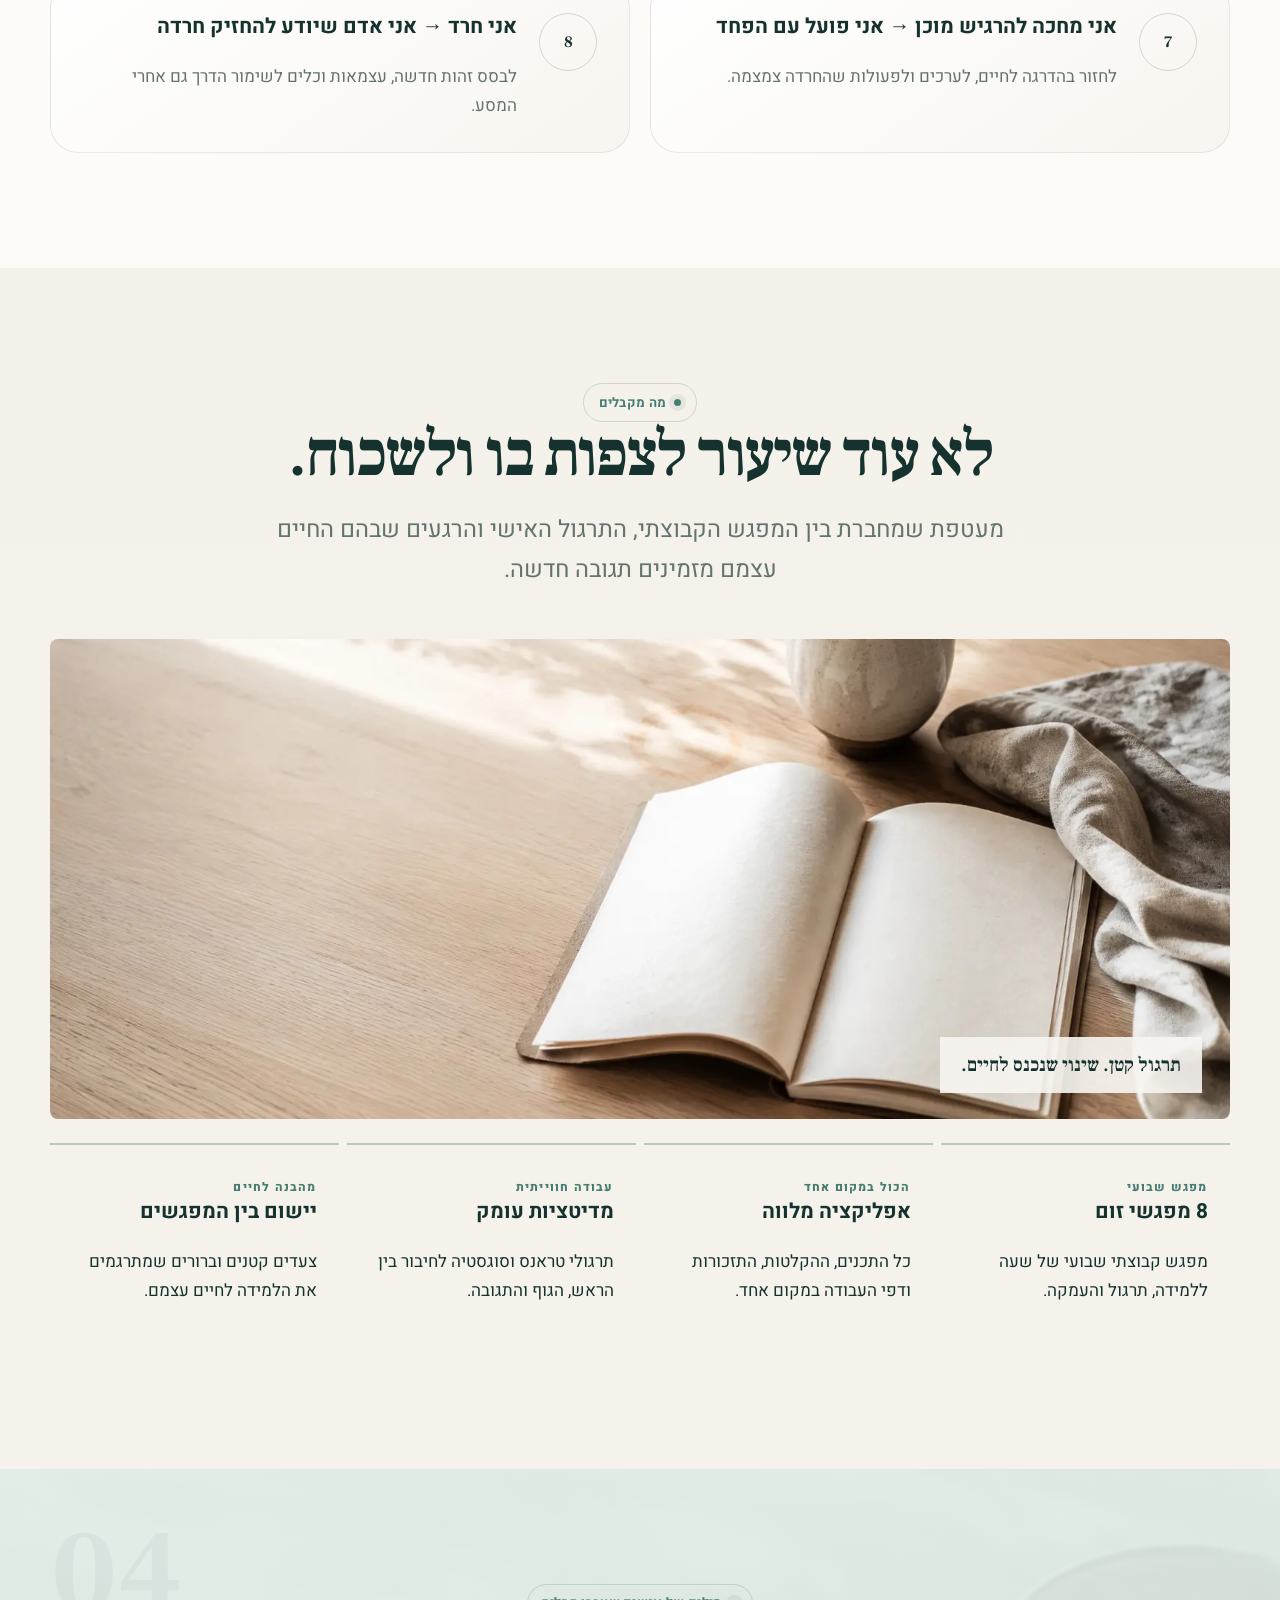
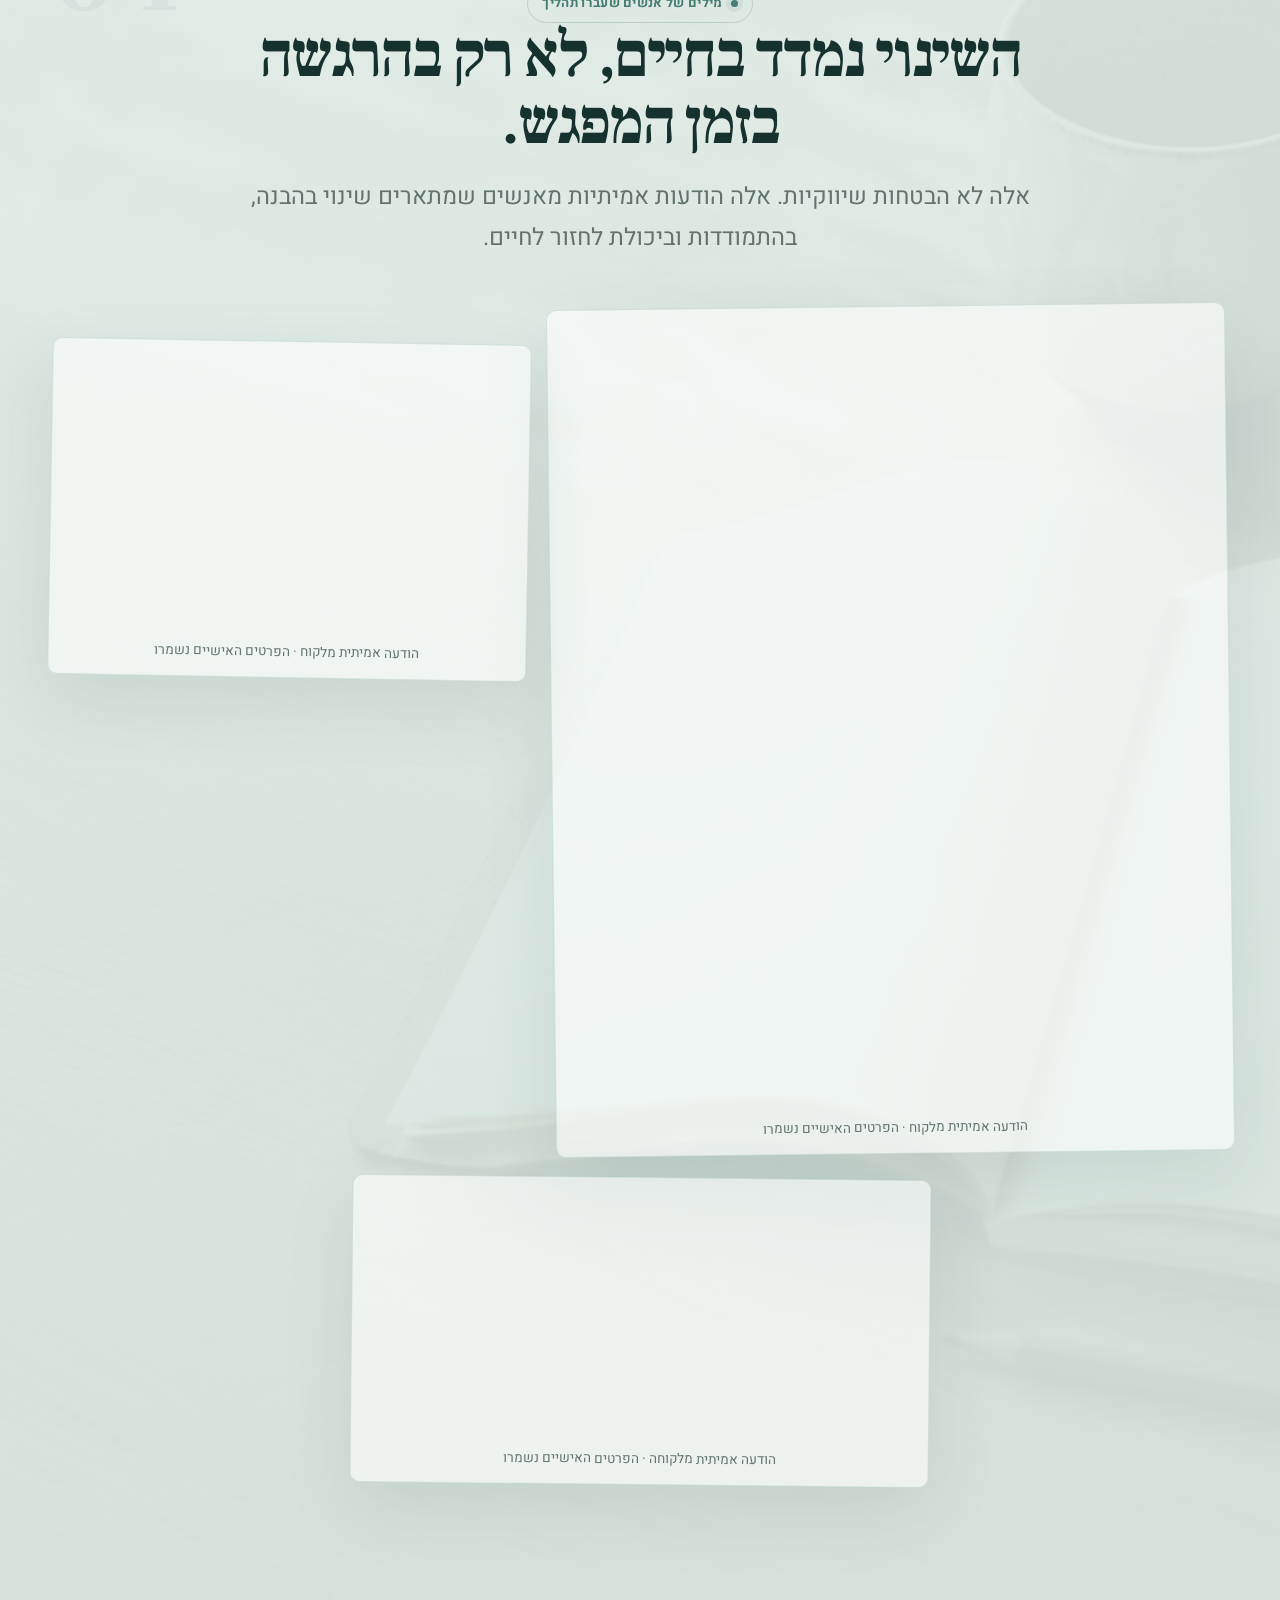
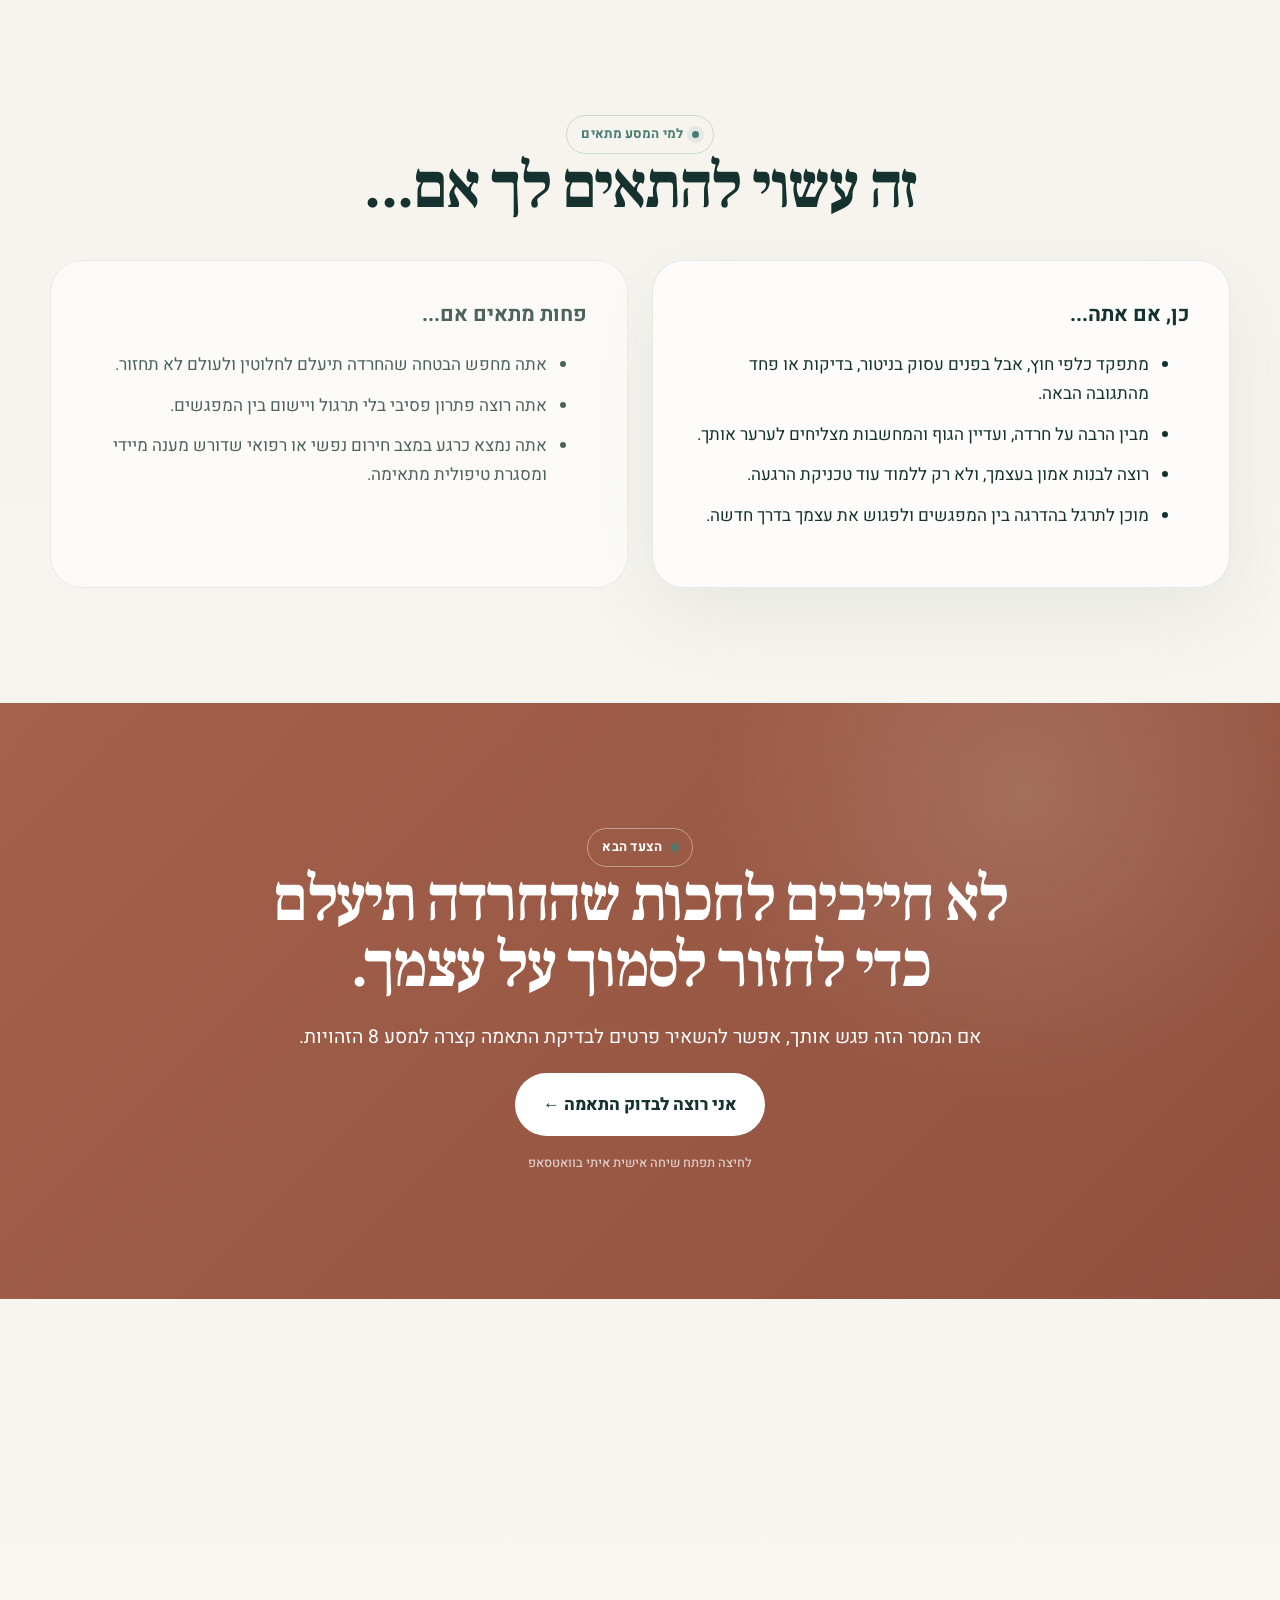
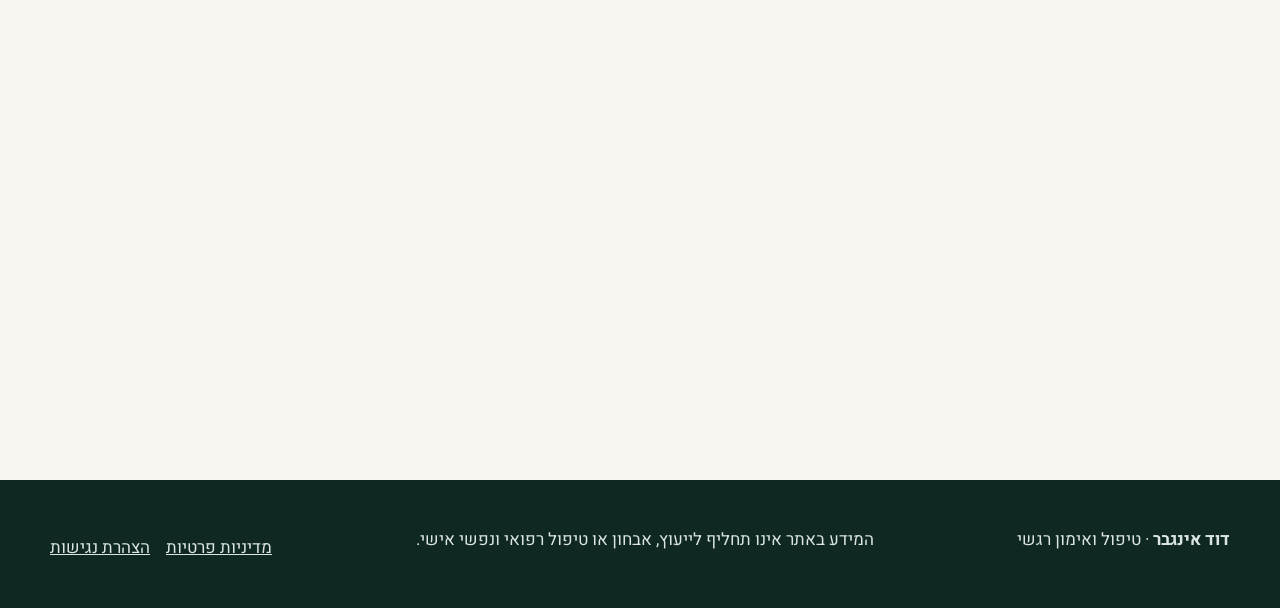
==== commit 39ef7e76: "Add accessibility controls and legal links" ====
--- a/landing/index.html
+++ b/landing/index.html
@@ -61,6 +61,9 @@
       .testimonial{overflow:hidden}.testimonial img{width:100%;height:auto;object-fit:contain}
     }
     @media(max-width:430px){.hero-grid>div:first-child{padding-top:clamp(220px,64vw,275px)}.hero h1{font-size:clamp(2.55rem,12.5vw,3.5rem)}.practice-photo:after{font-size:1rem;padding:.75rem .9rem}.story .portrait figcaption{padding:1rem 1.1rem}}
+    .a11y-toggle{position:fixed;z-index:100;left:18px;bottom:18px;width:54px;height:54px;border:0;border-radius:50%;background:#173f38;color:#fff;font-size:24px;box-shadow:0 12px 32px rgba(23,63,56,.28)}.a11y-panel{position:fixed;z-index:101;left:18px;bottom:82px;width:min(320px,calc(100vw - 36px));padding:18px;background:#fdfcf9;color:#16322e;border:1px solid rgba(22,50,46,.16);border-radius:18px;box-shadow:0 22px 70px rgba(23,37,34,.22)}.a11y-panel[hidden]{display:none}.a11y-head{display:flex;justify-content:space-between;align-items:center;margin-bottom:12px}.a11y-head strong{font-size:19px}.a11y-close{border:0;background:transparent;font-size:24px}.a11y-actions{display:grid;grid-template-columns:1fr 1fr;gap:8px}.a11y-actions button{border:1px solid rgba(22,50,46,.16);border-radius:11px;padding:11px 8px;background:#f3eee5;color:#16322e;font-weight:700}.a11y-legal{display:flex;justify-content:center;gap:15px;flex-wrap:wrap;margin-top:12px;font-size:13px}.a11y-legal a,.legal-links a{color:inherit;text-decoration:underline}.legal-links{display:flex;gap:16px;flex-wrap:wrap;margin-top:8px}
+    body.a11y-large{font-size:125%}body.a11y-contrast{background:#000!important;color:#fff!important}body.a11y-contrast section,body.a11y-contrast .topbar,body.a11y-contrast .a11y-panel,body.a11y-contrast .week,body.a11y-contrast .pillar,body.a11y-contrast .fit-card{background:#000!important;color:#fff!important;border-color:#fff!important}body.a11y-contrast p,body.a11y-contrast h1,body.a11y-contrast h2,body.a11y-contrast h3,body.a11y-contrast li{color:#fff!important}body.a11y-contrast .a11y-actions button{background:#000;color:#fff;border-color:#fff}body.a11y-underline a{text-decoration:underline!important;text-decoration-thickness:2px!important}body.a11y-reduce *,body.a11y-reduce *:before,body.a11y-reduce *:after{animation:none!important;transition:none!important;scroll-behavior:auto!important}
+    @media(max-width:850px){.a11y-toggle{bottom:88px}.a11y-panel{bottom:150px}}
   </style>
 </head>
 <body style="--hero-photo:url(assets/hero-studio-v2.webp)">
@@ -81,11 +84,17 @@
     <section class="cta" id="join"><div class="box wrap reveal"><span class="eyebrow" style="color:white;border-color:rgba(255,255,255,.4)">הצעד הבא</span><h2>לא חייבים לחכות שהחרדה תיעלם<br>כדי לחזור לסמוך על עצמך.</h2><p>אם המסר הזה פגש אותך, אפשר להשאיר פרטים לבדיקת התאמה קצרה למסע 8 הזהויות.</p><a class="btn light" href="https://wa.me/972559930227?text=%D7%94%D7%99%D7%99%20%D7%93%D7%95%D7%93%2C%20%D7%90%D7%A9%D7%9E%D7%97%20%D7%9C%D7%A9%D7%9E%D7%95%D7%A2%20%D7%A4%D7%A8%D7%98%D7%99%D7%9D%20%D7%A2%D7%9C%20%D7%9E%D7%A1%D7%A2%208%20%D7%94%D7%96%D7%94%D7%95%D7%99%D7%95%D7%AA">אני רוצה לבדוק התאמה ←</a><span class="sub" style="margin-top:1rem">לחיצה תפתח שיחה אישית איתי בוואטסאפ</span></div></section>
     <section class="faq"><div class="narrow reveal"><span class="eyebrow">שאלות נפוצות</span><h2>לפני שמחליטים</h2><div class="faq-list"><details><summary>האם המטרה היא להעלים את החרדה?</summary><p>לא. המטרה היא לבנות יכולת יציבה לפגוש מחשבות ותחושות בלי להיבהל מעצמך ובלי לתת להן לנהל את חייך. אצל אנשים רבים שינוי היחסים עם החרדה משפיע גם על עוצמת המעגל, אך אין כאן הבטחה להיעלמות מוחלטת.</p></details><details><summary>מה קורה אם אני מפספס מפגש?</summary><p>התכנים וההקלטות מרוכזים באפליקציה המלווה. לפני פרסום הדף כדאי להוסיף כאן את מדיניות ההקלטות המדויקת שלך.</p></details><details><summary>האם זה טיפול אישי?</summary><p>זהו תהליך קבוצתי מובנה. הוא אינו מחליף טיפול אישי או מענה חירום כאשר אלה נדרשים.</p></details><details><summary>כמה זמן צריך להשקיע בין המפגשים?</summary><p>התרגול נבנה כדי להשתלב בחיים ולא להפוך לעוד מטלה כבדה. לפני הפרסום אפשר לציין כאן את מסגרת הזמן המדויקת שאתה מבקש מהמשתתפים.</p></details><details><summary>איך אדע אם זה מתאים לי?</summary><p>מתחילים בבדיקת התאמה קצרה, שבה נבין מה אתה חווה, מה כבר ניסית והאם המסגרת הקבוצתית מתאימה לצרכים שלך כרגע.</p></details></div></div></section>
   </main>
-  <footer class="footer"><div class="wrap"><div><b>דוד אינגבר</b> · טיפול ואימון רגשי</div><div>המידע באתר אינו תחליף לייעוץ, אבחון או טיפול רפואי ונפשי אישי.</div></div></footer>
+  <footer class="footer"><div class="wrap"><div><b>דוד אינגבר</b> · טיפול ואימון רגשי</div><div>המידע באתר אינו תחליף לייעוץ, אבחון או טיפול רפואי ונפשי אישי.</div><div class="legal-links"><a href="/privacy/">מדיניות פרטיות</a><a href="/accessibility/">הצהרת נגישות</a></div></div></footer>
   <div class="mobile-cta"><a class="btn" href="#join">לבדיקת התאמה למסע ←</a></div>
+  <button class="a11y-toggle" type="button" aria-label="פתיחת תפריט נגישות" aria-expanded="false" aria-controls="a11y-panel">♿</button><aside class="a11y-panel" id="a11y-panel" role="dialog" aria-label="אפשרויות נגישות" hidden><div class="a11y-head"><strong>אפשרויות נגישות</strong><button class="a11y-close" type="button" aria-label="סגירת תפריט נגישות">×</button></div><div class="a11y-actions"><button type="button" data-a11y="large">הגדלת טקסט</button><button type="button" data-a11y="contrast">ניגודיות גבוהה</button><button type="button" data-a11y="underline">הדגשת קישורים</button><button type="button" data-a11y="reduce">עצירת תנועה</button><button type="button" data-a11y="reset" style="grid-column:1/-1">איפוס התאמות</button></div><div class="a11y-legal"><a href="/accessibility/">הצהרת נגישות</a><a href="/privacy/">פרטיות</a></div></aside>
   <script>
     const observer=new IntersectionObserver(entries=>entries.forEach(e=>{if(e.isIntersecting)e.target.classList.add('on')}),{threshold:.12}); const progress=document.querySelector('.scroll-progress'); const topbar=document.querySelector('.topbar'); const updateScroll=()=>{const max=document.documentElement.scrollHeight-innerHeight; const value=max>0?(scrollY/max)*100:0; progress.style.width=value+'%'; topbar.classList.toggle('compact',scrollY>20)}; addEventListener('scroll',updateScroll,{passive:true}); updateScroll();
     document.querySelectorAll('.reveal').forEach(el=>observer.observe(el));
+    const a11yToggle=document.querySelector('.a11y-toggle'),a11yPanel=document.querySelector('.a11y-panel'),a11yKeys=['large','contrast','underline','reduce'];
+    function applyA11y(){a11yKeys.forEach(k=>document.body.classList.toggle(`a11y-${k}`,localStorage.getItem(`a11y-${k}`)==='1'))}applyA11y();
+    function closeA11y(){a11yPanel.hidden=true;a11yToggle.setAttribute('aria-expanded','false');a11yToggle.focus()}
+    a11yToggle.onclick=()=>{a11yPanel.hidden=!a11yPanel.hidden;a11yToggle.setAttribute('aria-expanded',String(!a11yPanel.hidden));if(!a11yPanel.hidden)a11yPanel.querySelector('button').focus()};document.querySelector('.a11y-close').onclick=closeA11y;
+    document.querySelectorAll('[data-a11y]').forEach(b=>b.onclick=()=>{const k=b.dataset.a11y;if(k==='reset')a11yKeys.forEach(x=>localStorage.removeItem(`a11y-${x}`));else localStorage.setItem(`a11y-${k}`,document.body.classList.contains(`a11y-${k}`)?'0':'1');applyA11y()});document.addEventListener('keydown',e=>{if(e.key==='Escape'&&!a11yPanel.hidden)closeA11y()});
   </script>
 </body>
 </html>
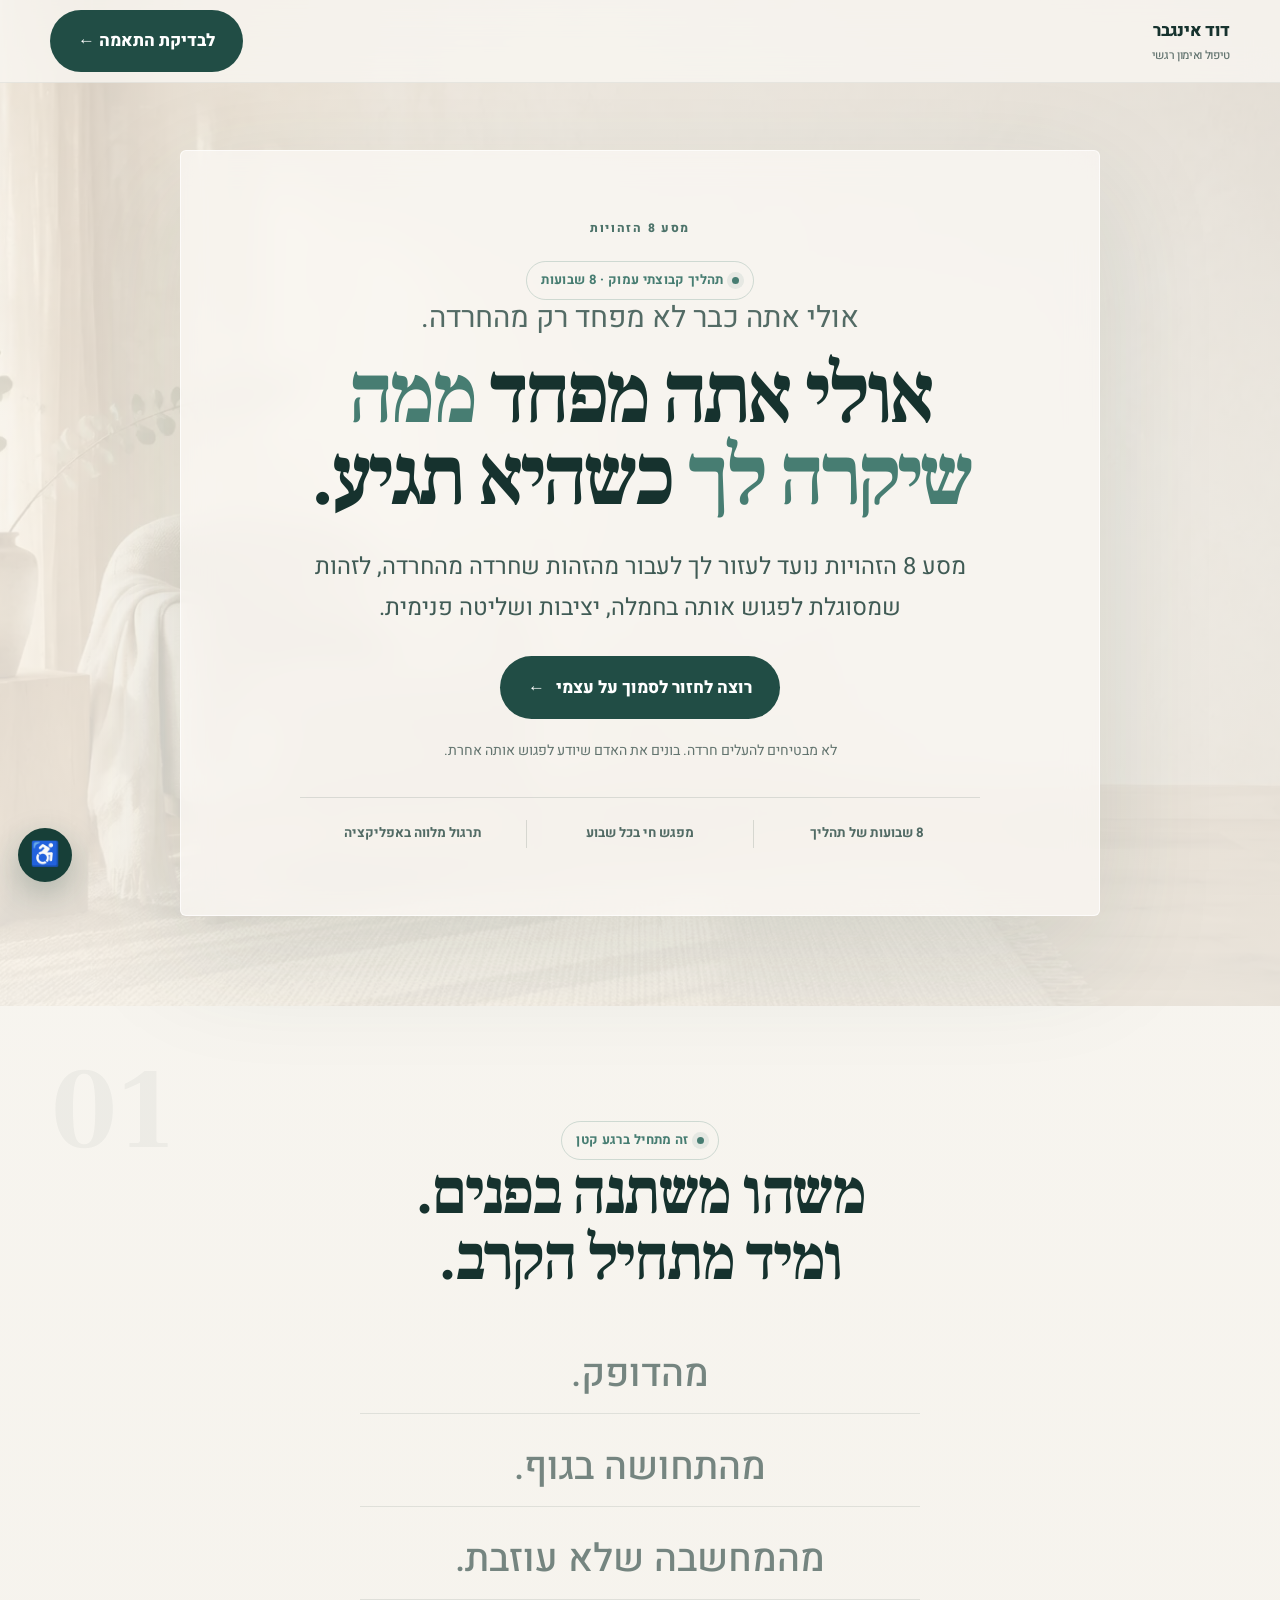
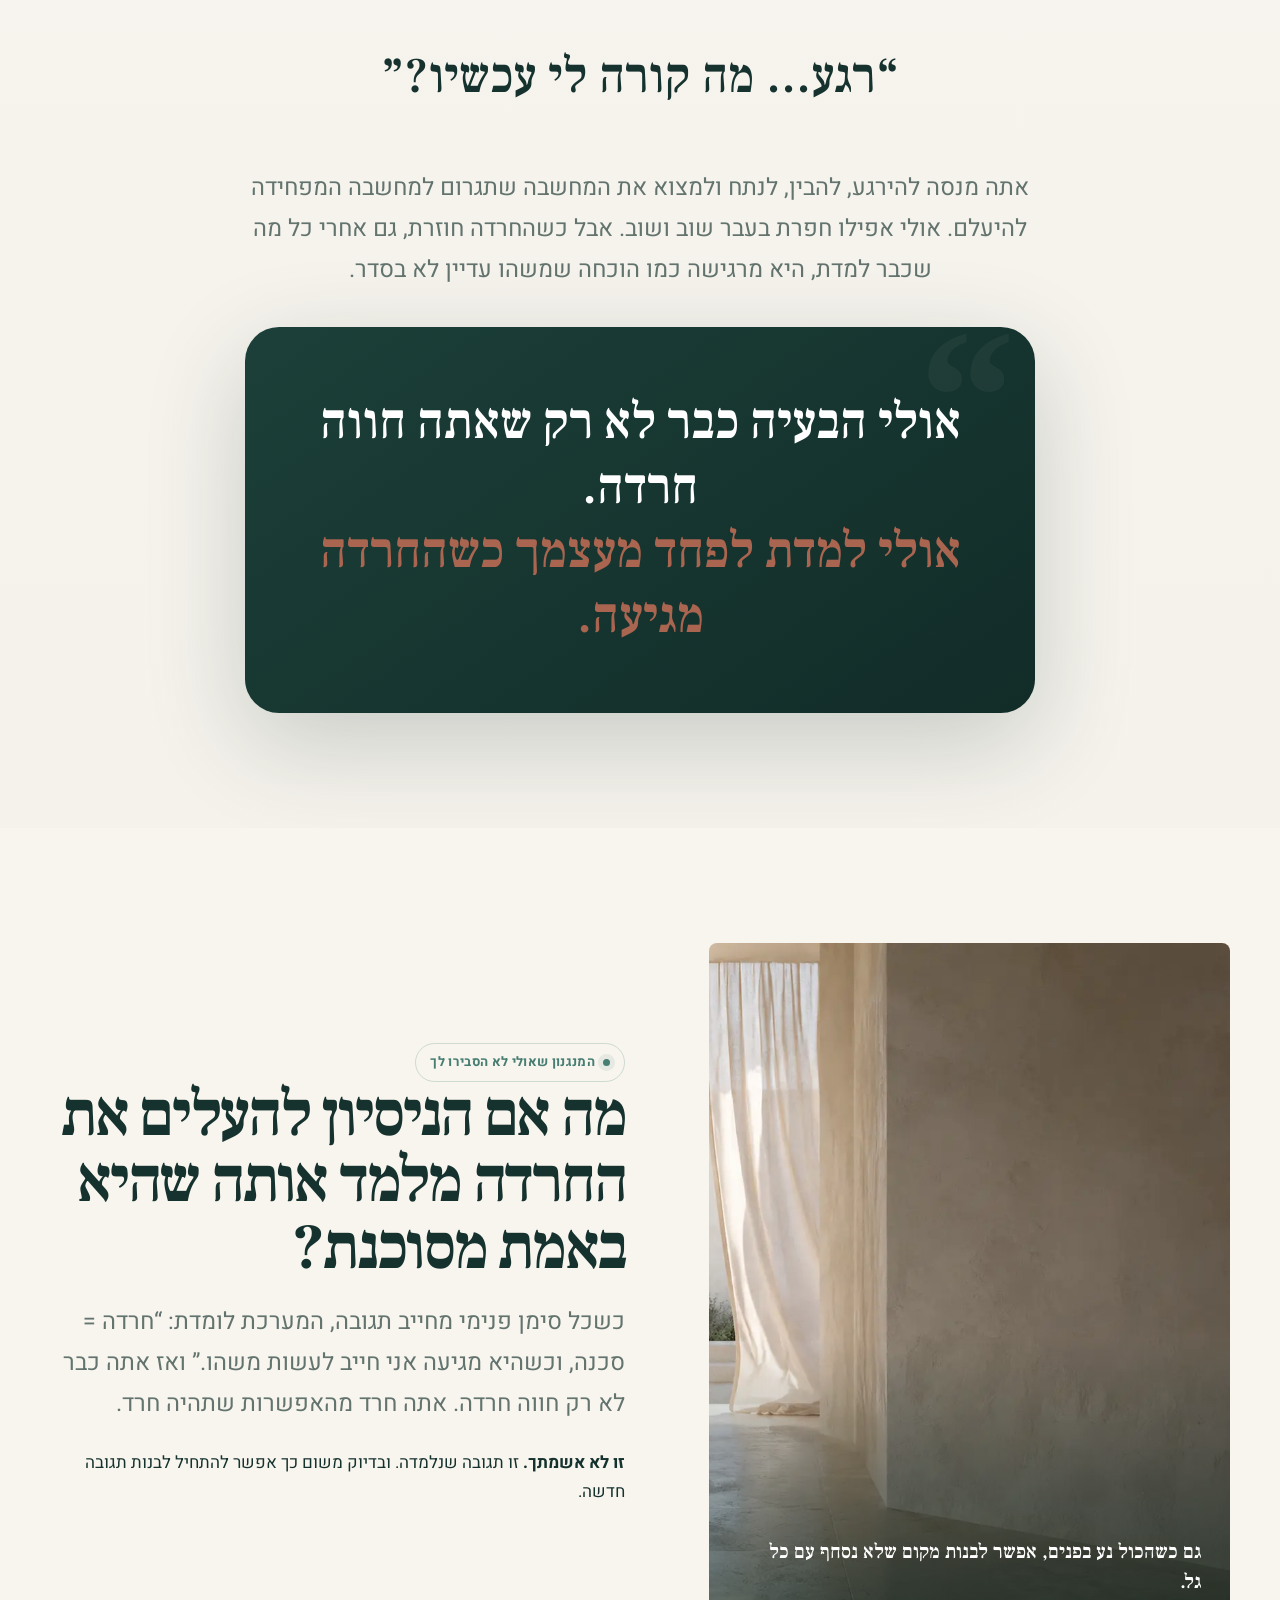
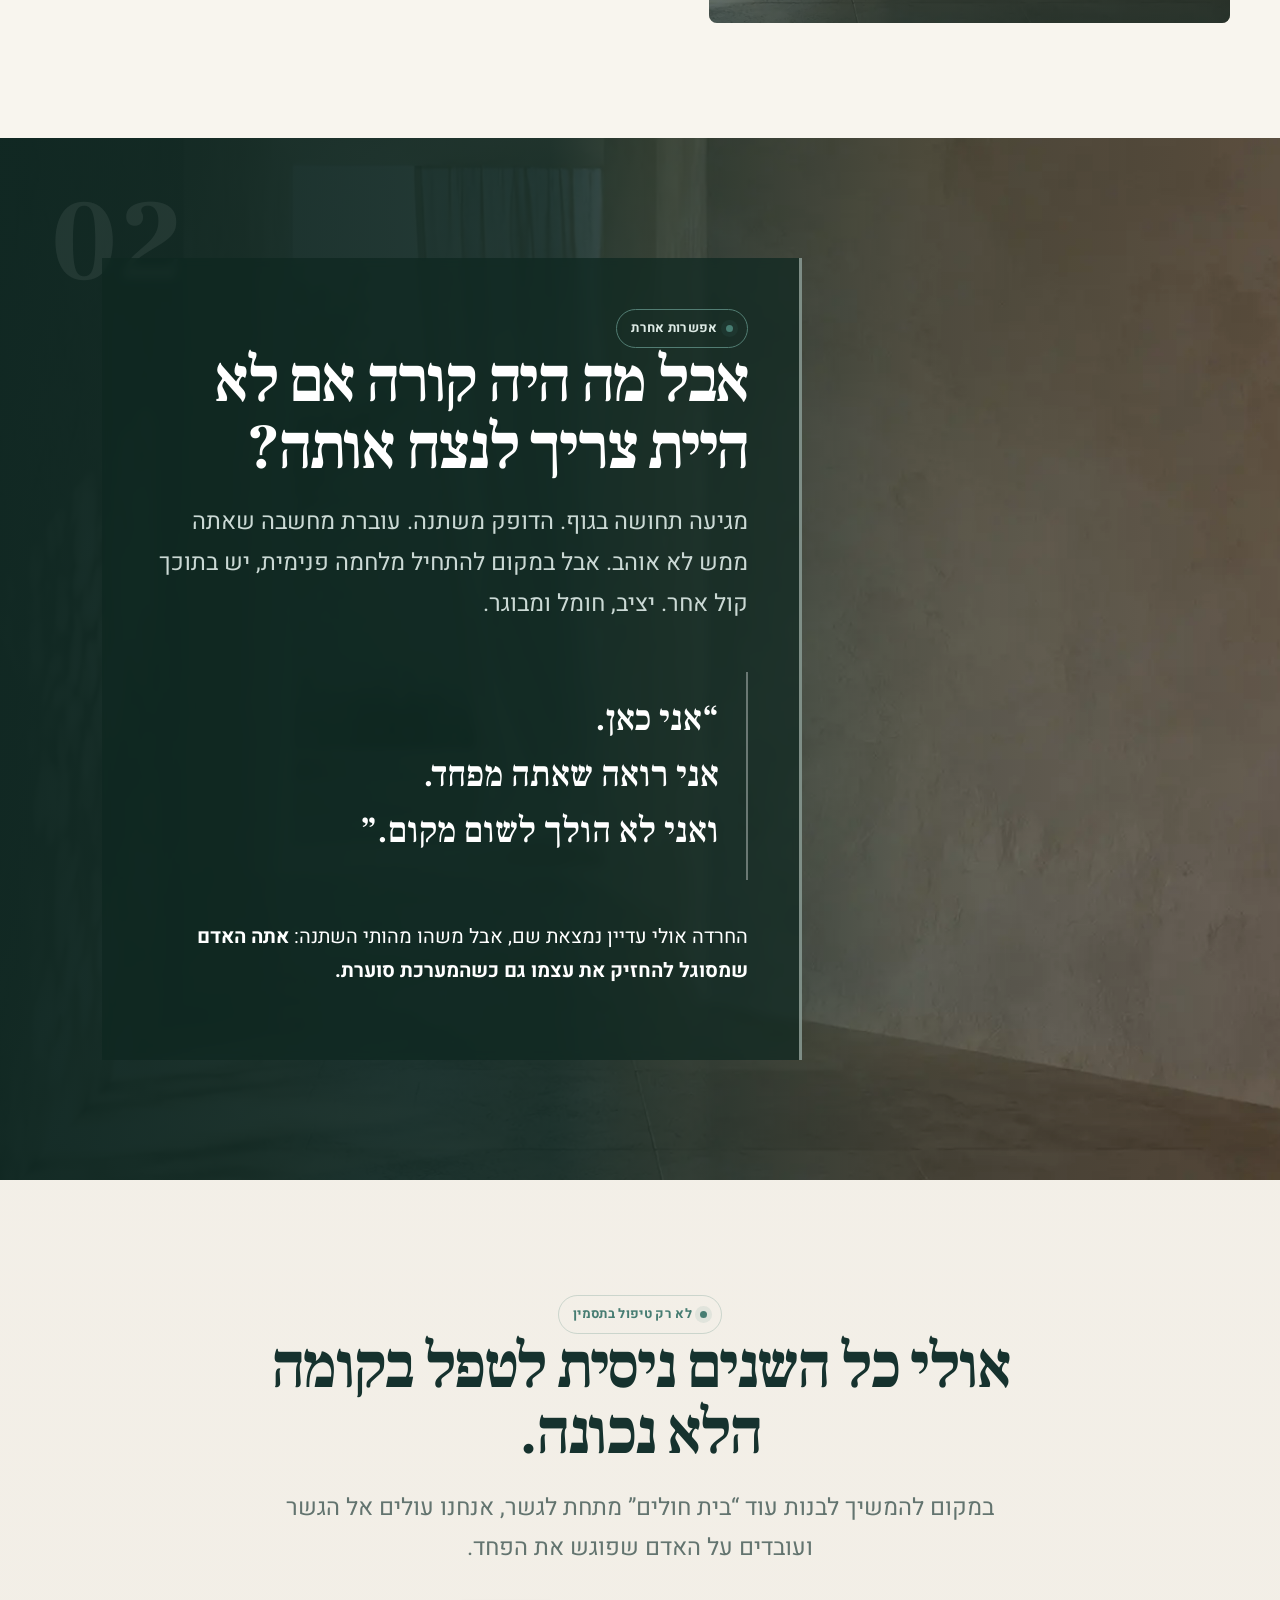
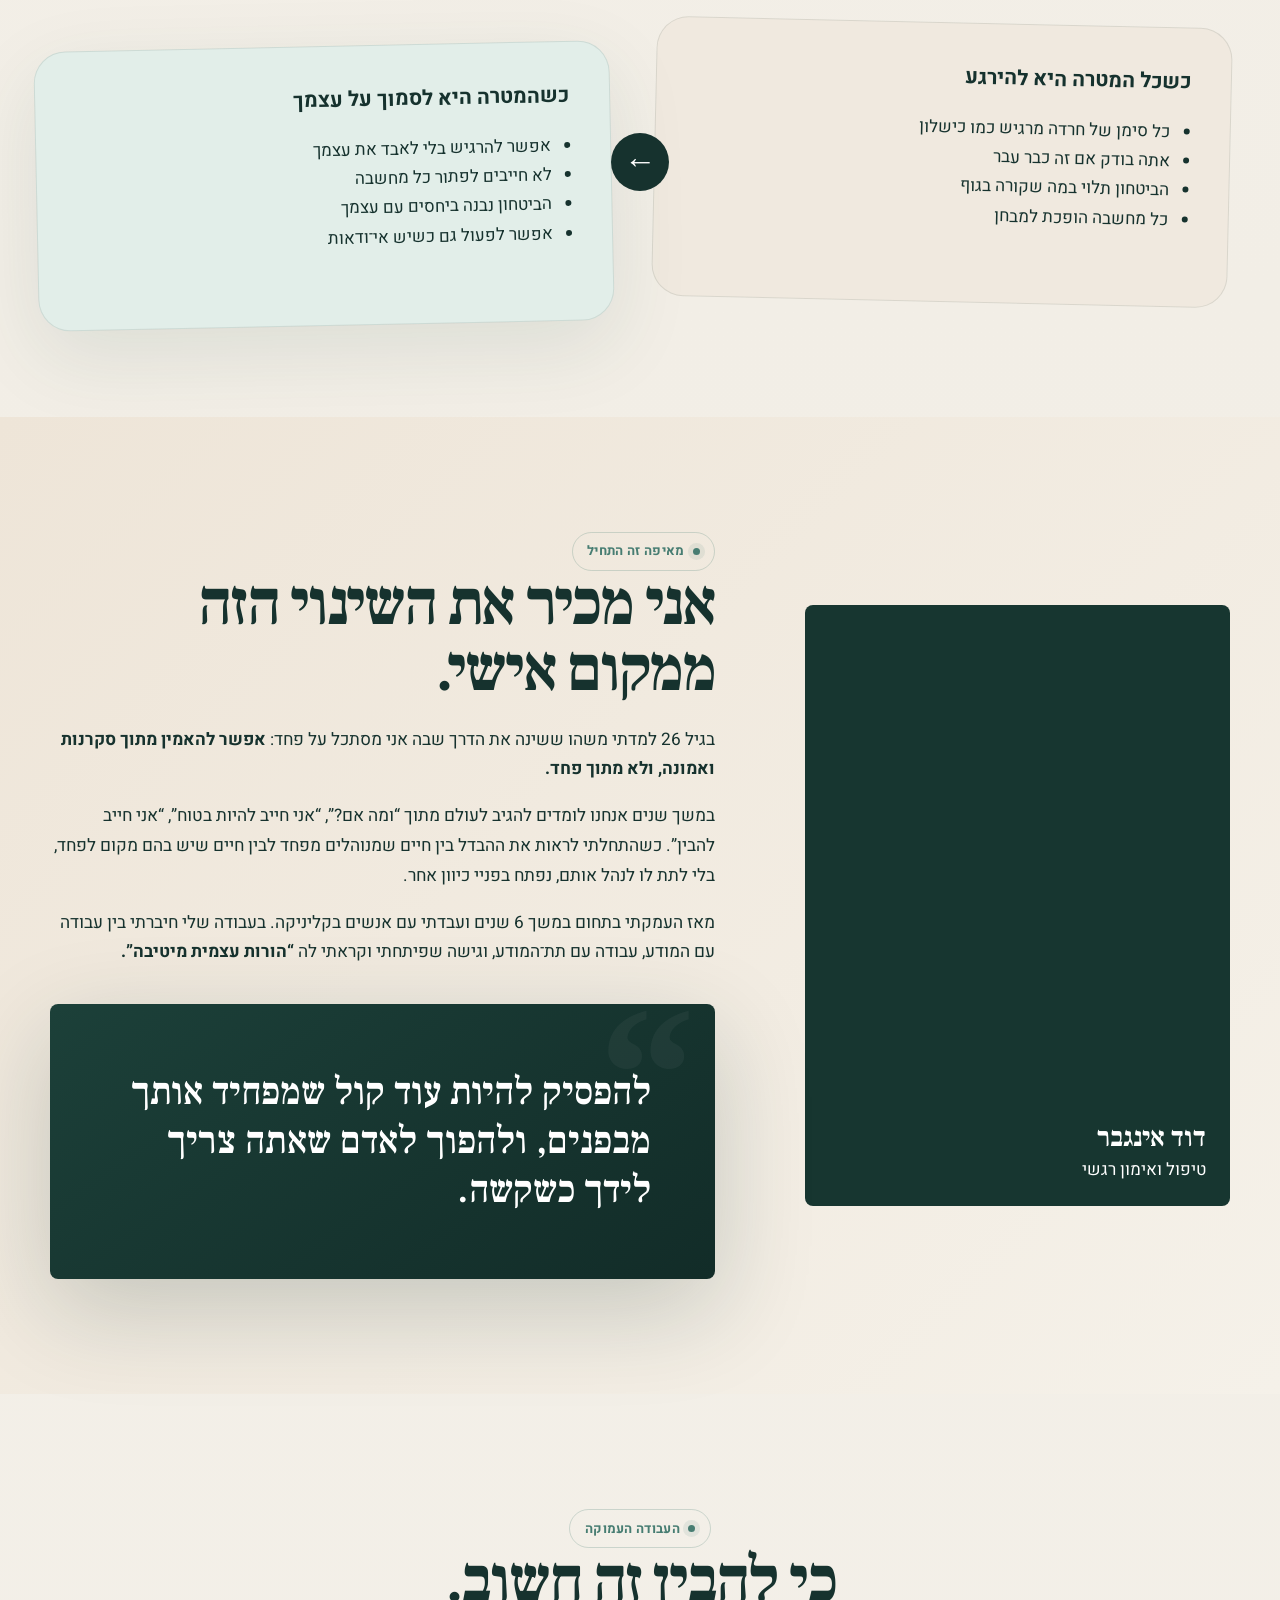
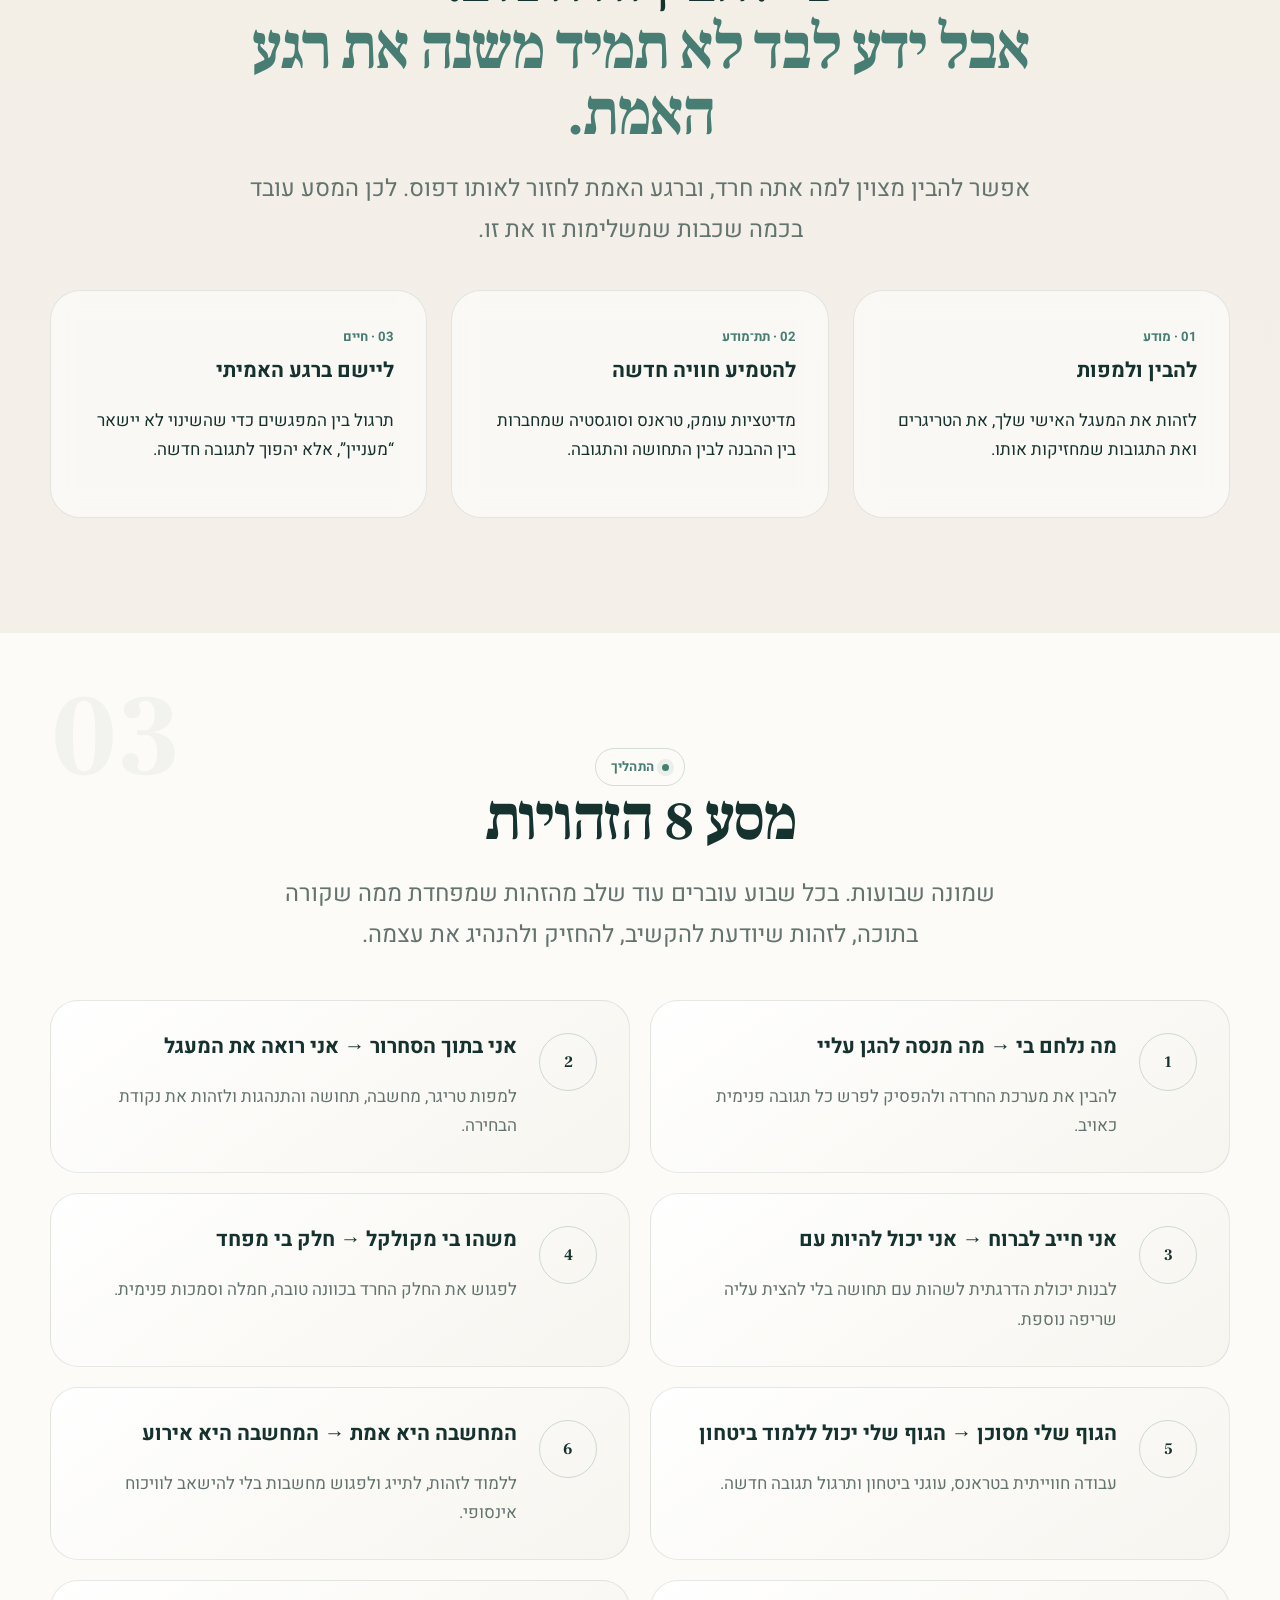
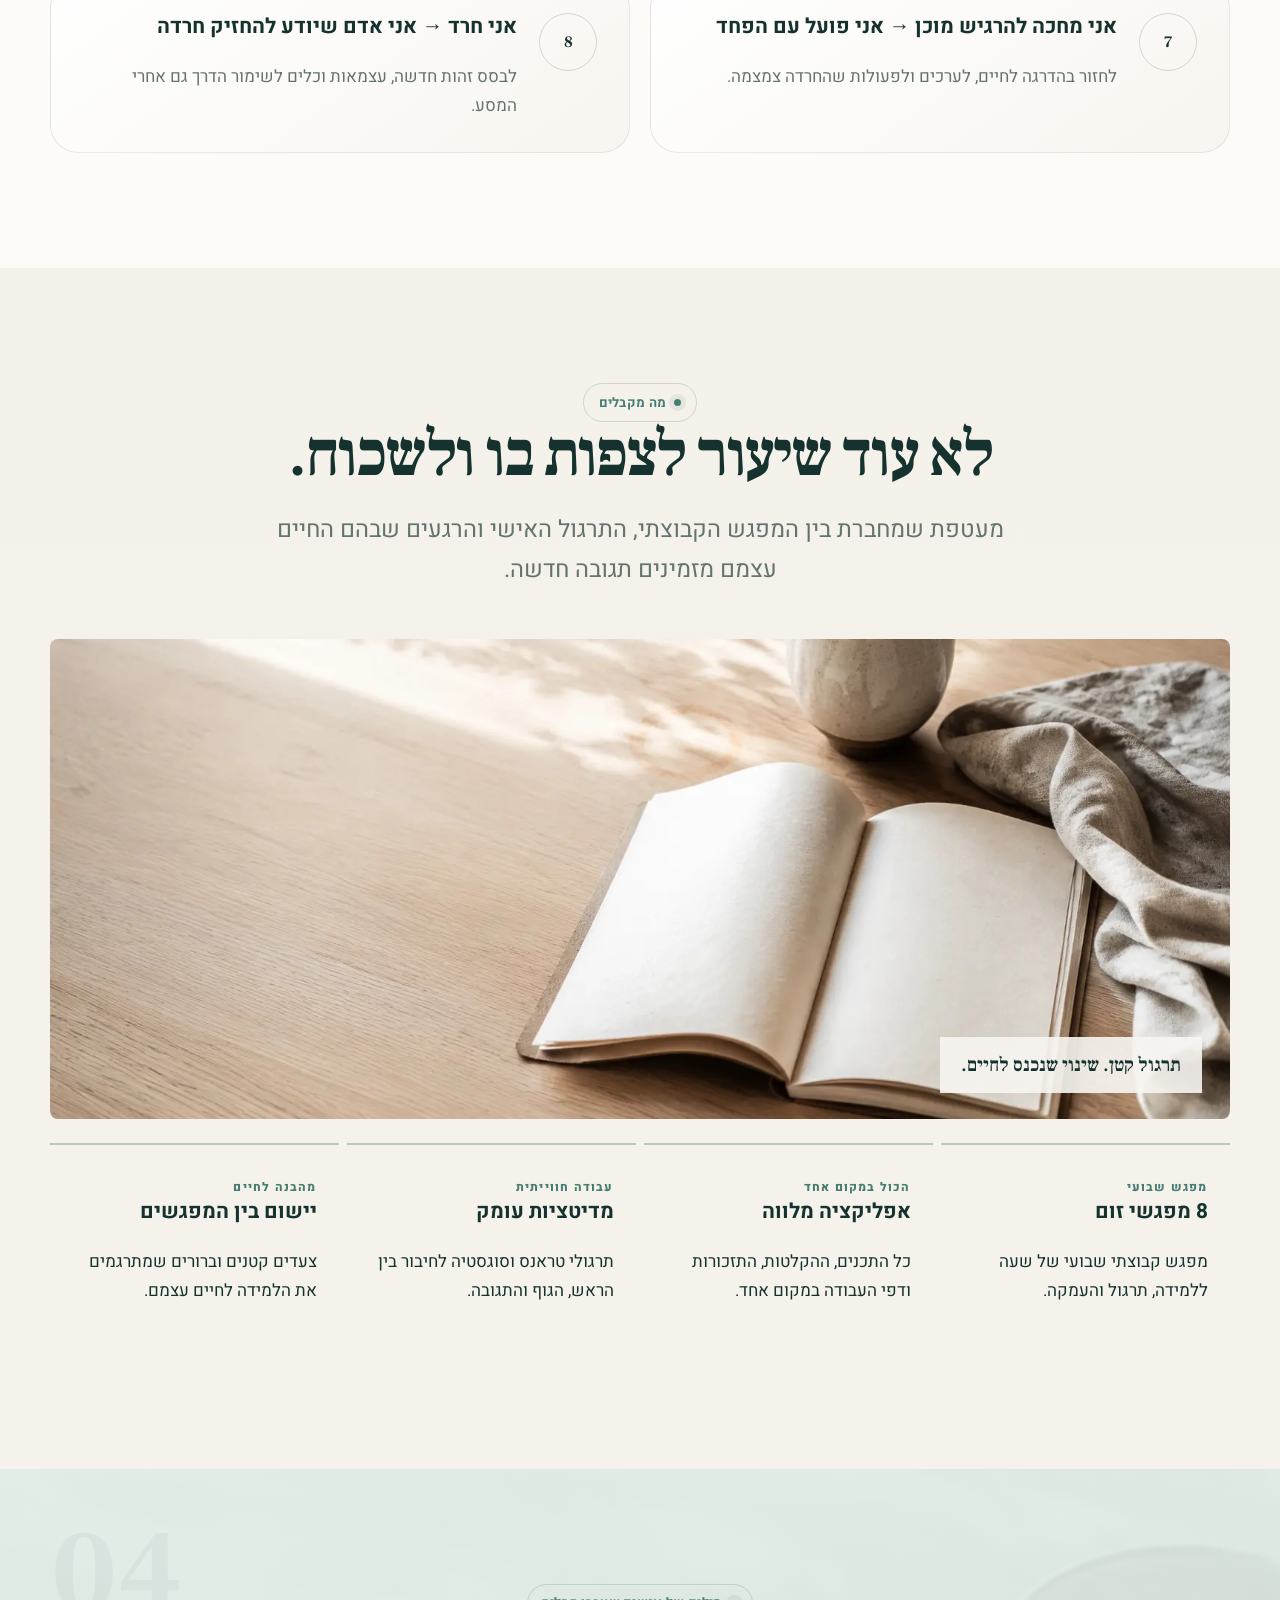
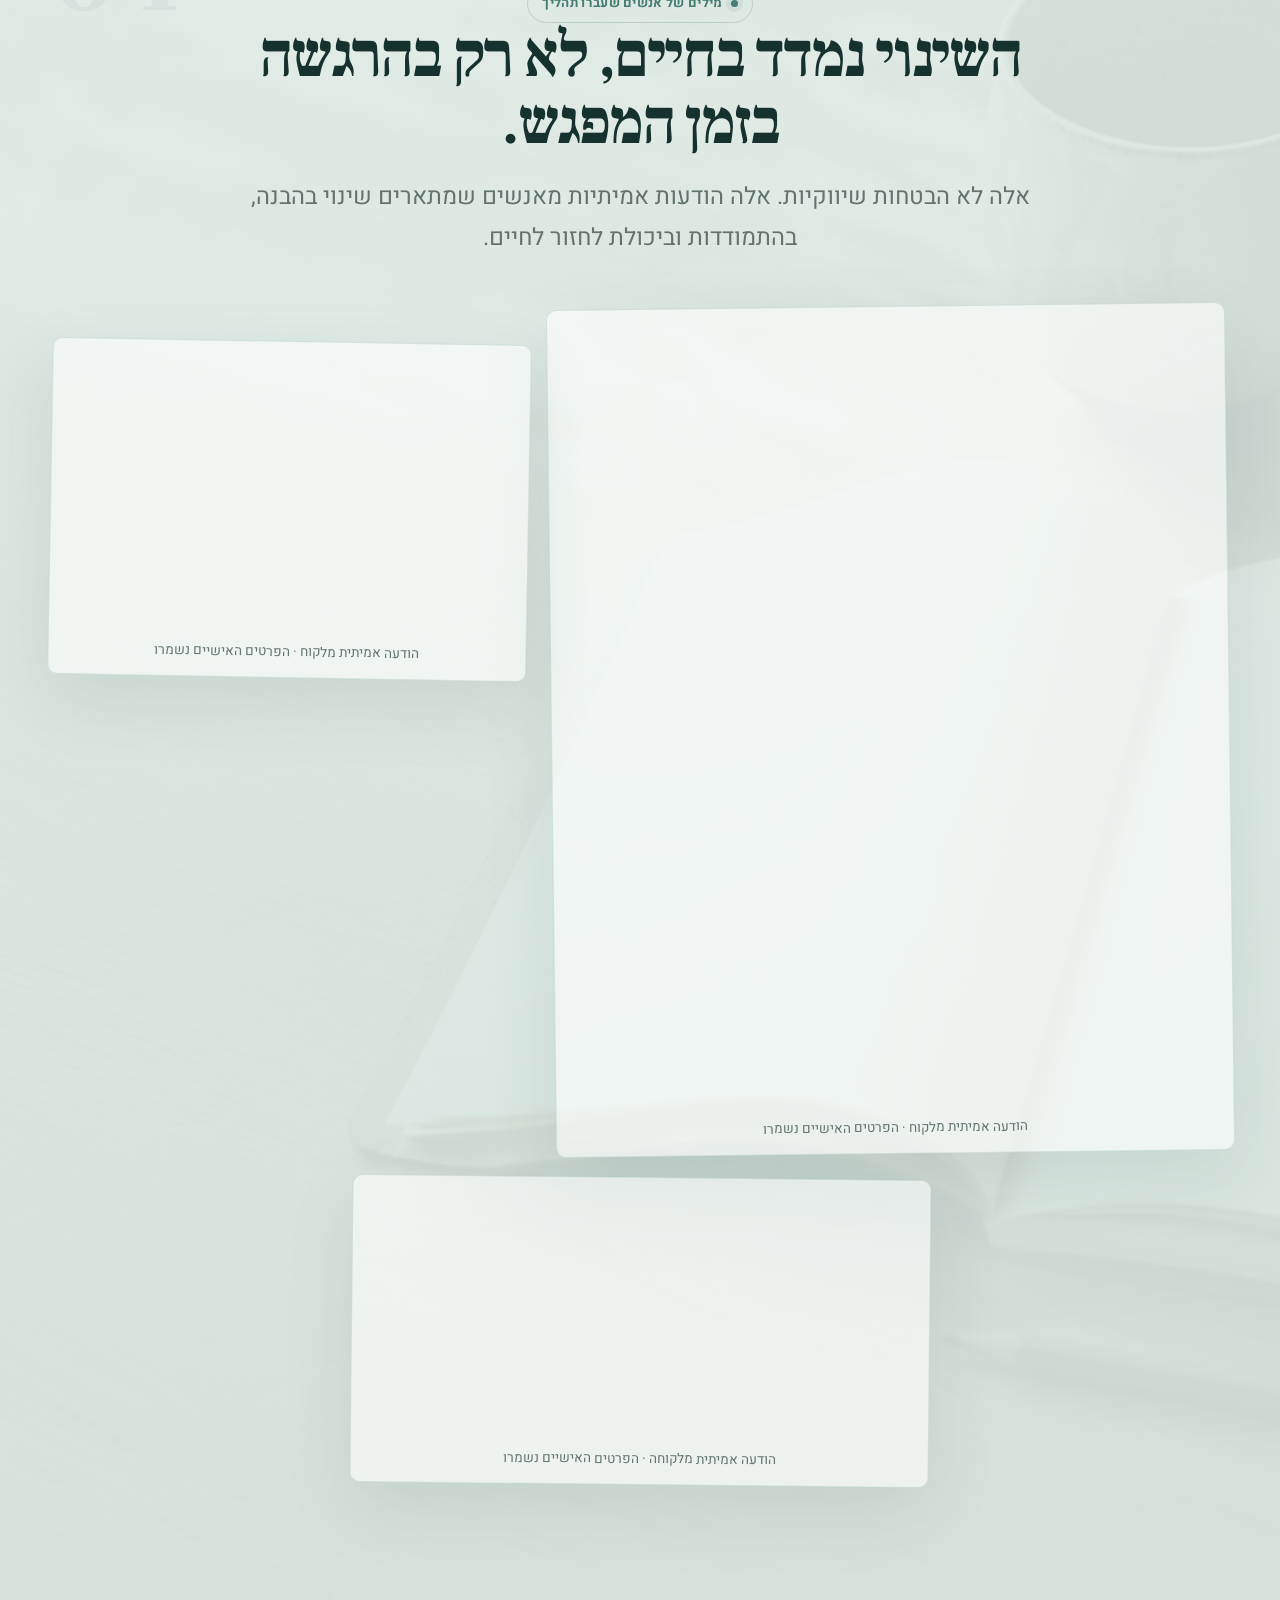
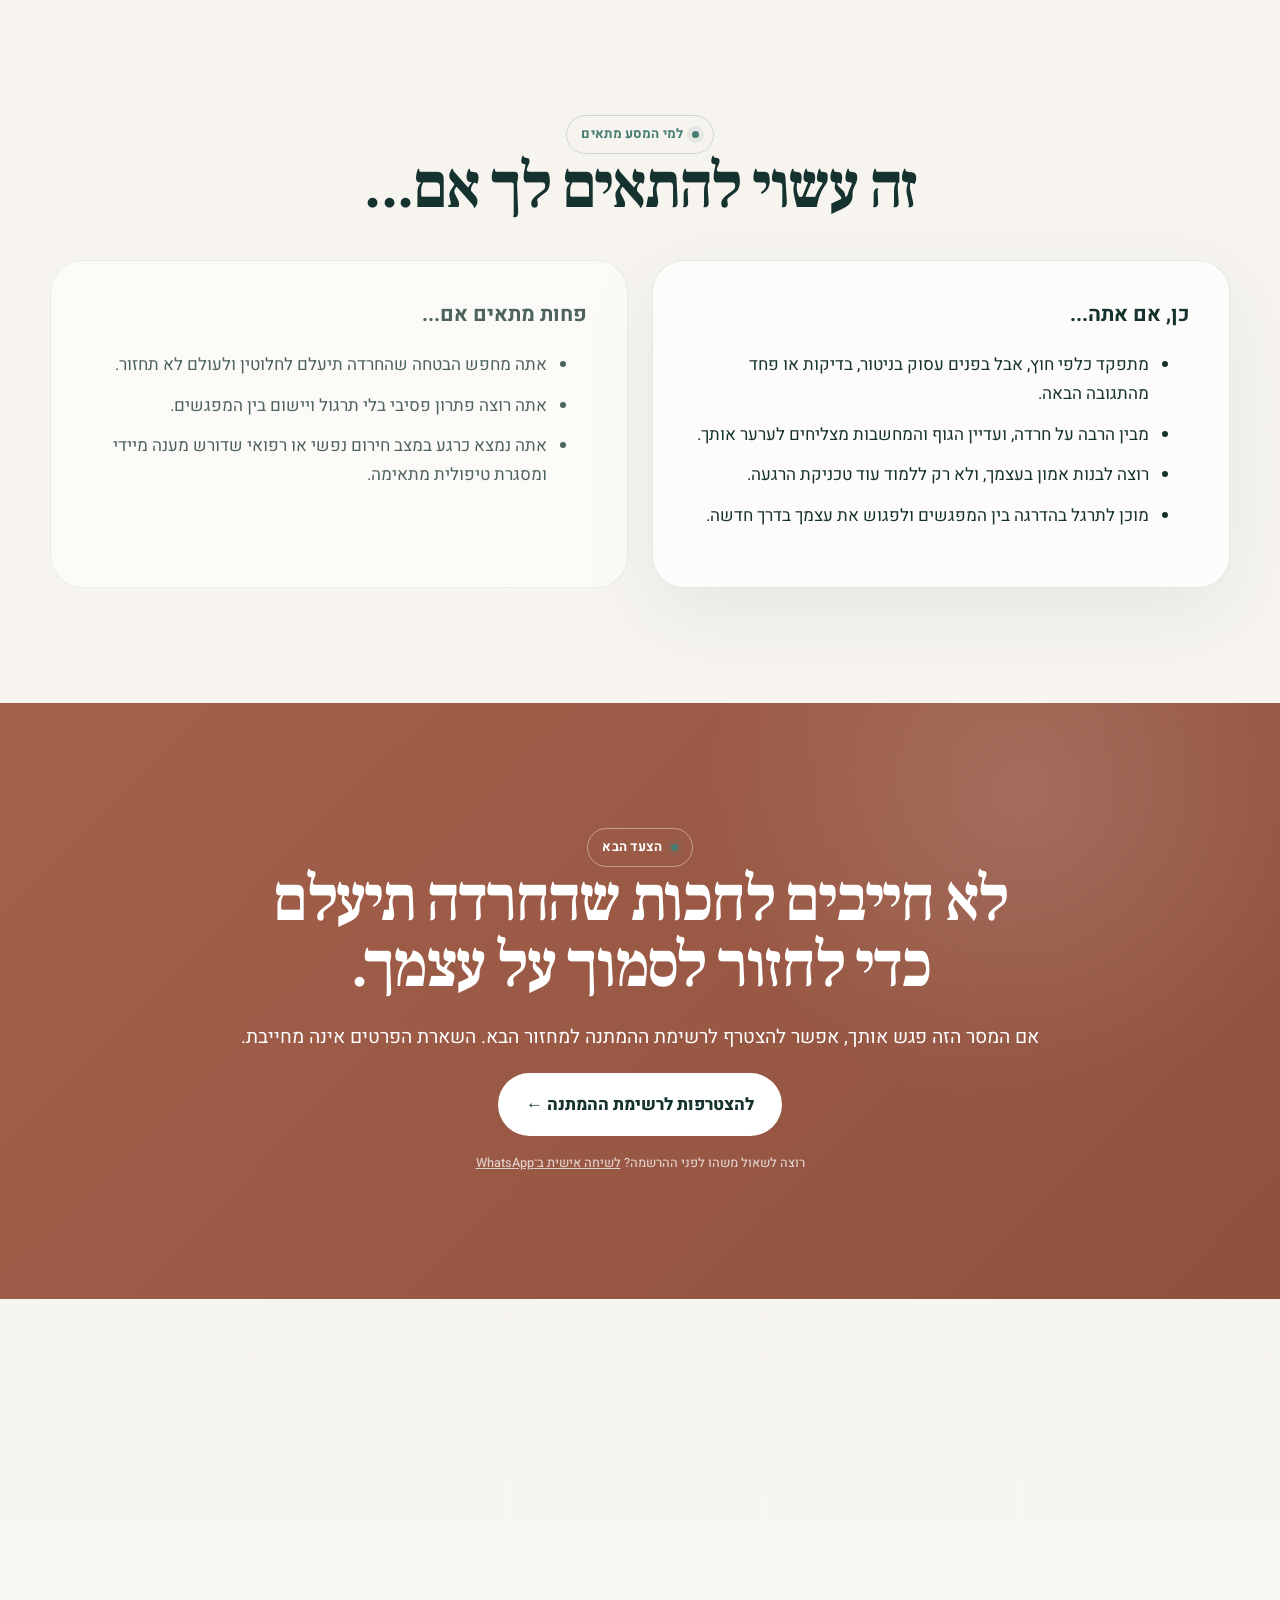
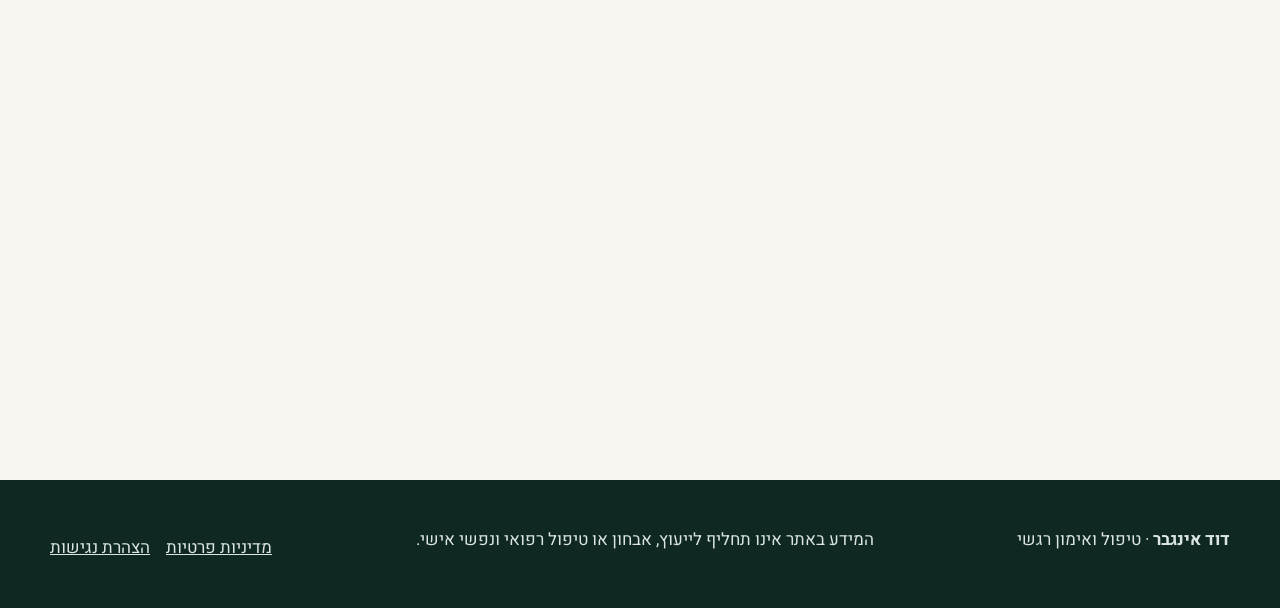
==== commit f7102331: "Use waitlist form as primary group CTA" ====
--- a/landing/index.html
+++ b/landing/index.html
@@ -81,7 +81,7 @@
     <section class="includes"><div class="wrap reveal"><div class="narrow"><span class="eyebrow">מה מקבלים</span><h2>לא עוד שיעור לצפות בו ולשכוח.</h2><p class="lead">מעטפת שמחברת בין המפגש הקבוצתי, התרגול האישי והרגעים שבהם החיים עצמם מזמינים תגובה חדשה.</p></div><div class="practice-photo reveal photo-reveal" role="img" aria-label="מחברת פתוחה על שולחן עץ באור בוקר, המסמלת תרגול אישי"></div><div class="includes-grid"><div class="include"><div class="icon">מפגש שבועי</div><h3>8 מפגשי זום</h3><p>מפגש קבוצתי שבועי של שעה ללמידה, תרגול והעמקה.</p></div><div class="include"><div class="icon">הכול במקום אחד</div><h3>אפליקציה מלווה</h3><p>כל התכנים, ההקלטות, התזכורות ודפי העבודה במקום אחד.</p></div><div class="include"><div class="icon">עבודה חווייתית</div><h3>מדיטציות עומק</h3><p>תרגולי טראנס וסוגסטיה לחיבור בין הראש, הגוף והתגובה.</p></div><div class="include"><div class="icon">מהבנה לחיים</div><h3>יישום בין המפגשים</h3><p>צעדים קטנים וברורים שמתרגמים את הלמידה לחיים עצמם.</p></div></div></div></section>
     <section class="proof"><span class="section-mark" aria-hidden="true">04</span><div class="wrap reveal"><div class="narrow"><span class="eyebrow">מילים של אנשים שעברו תהליך</span><h2>השינוי נמדד בחיים, לא רק בהרגשה בזמן המפגש.</h2><p class="lead">אלה לא הבטחות שיווקיות. אלה הודעות אמיתיות מאנשים שמתארים שינוי בהבנה, בהתמודדות וביכולת לחזור לחיים.</p></div><div class="testimonials"><figure class="testimonial"><img src="assets/testimonial-oran.jpeg" alt="חוות דעת של אורן על תהליך טיפולי עם דוד אינגבר" loading="lazy"><figcaption>הודעה אמיתית מלקוח · הפרטים האישיים נשמרו</figcaption></figure><figure class="testimonial"><img src="assets/testimonial-guy.jpg" alt="חוות דעת של גיא על תהליך טיפולי עם דוד אינגבר" loading="lazy"><figcaption>הודעה אמיתית מלקוח · הפרטים האישיים נשמרו</figcaption></figure><figure class="testimonial"><img src="assets/testimonial-lina.jpeg" alt="חוות דעת של לינה על תהליך טיפולי עם דוד אינגבר" loading="lazy"><figcaption>הודעה אמיתית מלקוחה · הפרטים האישיים נשמרו</figcaption></figure></div></div></section>
     <section class="fit"><div class="wrap reveal"><div class="narrow"><span class="eyebrow">למי המסע מתאים</span><h2>זה עשוי להתאים לך אם...</h2></div><div class="fit-grid"><div class="fit-card"><h3>כן, אם אתה...</h3><ul><li>מתפקד כלפי חוץ, אבל בפנים עסוק בניטור, בדיקות או פחד מהתגובה הבאה.</li><li>מבין הרבה על חרדה, ועדיין הגוף והמחשבות מצליחים לערער אותך.</li><li>רוצה לבנות אמון בעצמך, ולא רק ללמוד עוד טכניקת הרגעה.</li><li>מוכן לתרגל בהדרגה בין המפגשים ולפגוש את עצמך בדרך חדשה.</li></ul></div><div class="fit-card no"><h3>פחות מתאים אם...</h3><ul><li>אתה מחפש הבטחה שהחרדה תיעלם לחלוטין ולעולם לא תחזור.</li><li>אתה רוצה פתרון פסיבי בלי תרגול ויישום בין המפגשים.</li><li>אתה נמצא כרגע במצב חירום נפשי או רפואי שדורש מענה מיידי ומסגרת טיפולית מתאימה.</li></ul></div></div></div></section>
-    <section class="cta" id="join"><div class="box wrap reveal"><span class="eyebrow" style="color:white;border-color:rgba(255,255,255,.4)">הצעד הבא</span><h2>לא חייבים לחכות שהחרדה תיעלם<br>כדי לחזור לסמוך על עצמך.</h2><p>אם המסר הזה פגש אותך, אפשר להשאיר פרטים לבדיקת התאמה קצרה למסע 8 הזהויות.</p><a class="btn light" href="https://wa.me/972559930227?text=%D7%94%D7%99%D7%99%20%D7%93%D7%95%D7%93%2C%20%D7%90%D7%A9%D7%9E%D7%97%20%D7%9C%D7%A9%D7%9E%D7%95%D7%A2%20%D7%A4%D7%A8%D7%98%D7%99%D7%9D%20%D7%A2%D7%9C%20%D7%9E%D7%A1%D7%A2%208%20%D7%94%D7%96%D7%94%D7%95%D7%99%D7%95%D7%AA">אני רוצה לבדוק התאמה ←</a><span class="sub" style="margin-top:1rem">לחיצה תפתח שיחה אישית איתי בוואטסאפ</span></div></section>
+    <section class="cta" id="join"><div class="box wrap reveal"><span class="eyebrow" style="color:white;border-color:rgba(255,255,255,.4)">הצעד הבא</span><h2>לא חייבים לחכות שהחרדה תיעלם<br>כדי לחזור לסמוך על עצמך.</h2><p>אם המסר הזה פגש אותך, אפשר להצטרף לרשימת ההמתנה למחזור הבא. השארת הפרטים אינה מחייבת.</p><a class="btn light" href="https://docs.google.com/forms/d/e/1FAIpQLSec4oAWiExB612n1x9rLjbIzj5hhPqwbJ14iJOmU1aQAcVbnQ/viewform">להצטרפות לרשימת ההמתנה ←</a><span class="sub" style="margin-top:1rem">רוצה לשאול משהו לפני ההרשמה? <a href="https://wa.me/972559930227?text=%D7%94%D7%99%D7%99%20%D7%93%D7%95%D7%93%2C%20%D7%99%D7%A9%20%D7%9C%D7%99%20%D7%A9%D7%90%D7%9C%D7%94%20%D7%A2%D7%9C%20%D7%94%D7%AA%D7%95%D7%9B%D7%A0%D7%99%D7%AA" style="color:white;text-decoration:underline">לשיחה אישית ב־WhatsApp</a></span></div></section>
     <section class="faq"><div class="narrow reveal"><span class="eyebrow">שאלות נפוצות</span><h2>לפני שמחליטים</h2><div class="faq-list"><details><summary>האם המטרה היא להעלים את החרדה?</summary><p>לא. המטרה היא לבנות יכולת יציבה לפגוש מחשבות ותחושות בלי להיבהל מעצמך ובלי לתת להן לנהל את חייך. אצל אנשים רבים שינוי היחסים עם החרדה משפיע גם על עוצמת המעגל, אך אין כאן הבטחה להיעלמות מוחלטת.</p></details><details><summary>מה קורה אם אני מפספס מפגש?</summary><p>התכנים וההקלטות מרוכזים באפליקציה המלווה. לפני פרסום הדף כדאי להוסיף כאן את מדיניות ההקלטות המדויקת שלך.</p></details><details><summary>האם זה טיפול אישי?</summary><p>זהו תהליך קבוצתי מובנה. הוא אינו מחליף טיפול אישי או מענה חירום כאשר אלה נדרשים.</p></details><details><summary>כמה זמן צריך להשקיע בין המפגשים?</summary><p>התרגול נבנה כדי להשתלב בחיים ולא להפוך לעוד מטלה כבדה. לפני הפרסום אפשר לציין כאן את מסגרת הזמן המדויקת שאתה מבקש מהמשתתפים.</p></details><details><summary>איך אדע אם זה מתאים לי?</summary><p>מתחילים בבדיקת התאמה קצרה, שבה נבין מה אתה חווה, מה כבר ניסית והאם המסגרת הקבוצתית מתאימה לצרכים שלך כרגע.</p></details></div></div></section>
   </main>
   <footer class="footer"><div class="wrap"><div><b>דוד אינגבר</b> · טיפול ואימון רגשי</div><div>המידע באתר אינו תחליף לייעוץ, אבחון או טיפול רפואי ונפשי אישי.</div><div class="legal-links"><a href="/privacy/">מדיניות פרטיות</a><a href="/accessibility/">הצהרת נגישות</a></div></div></footer>
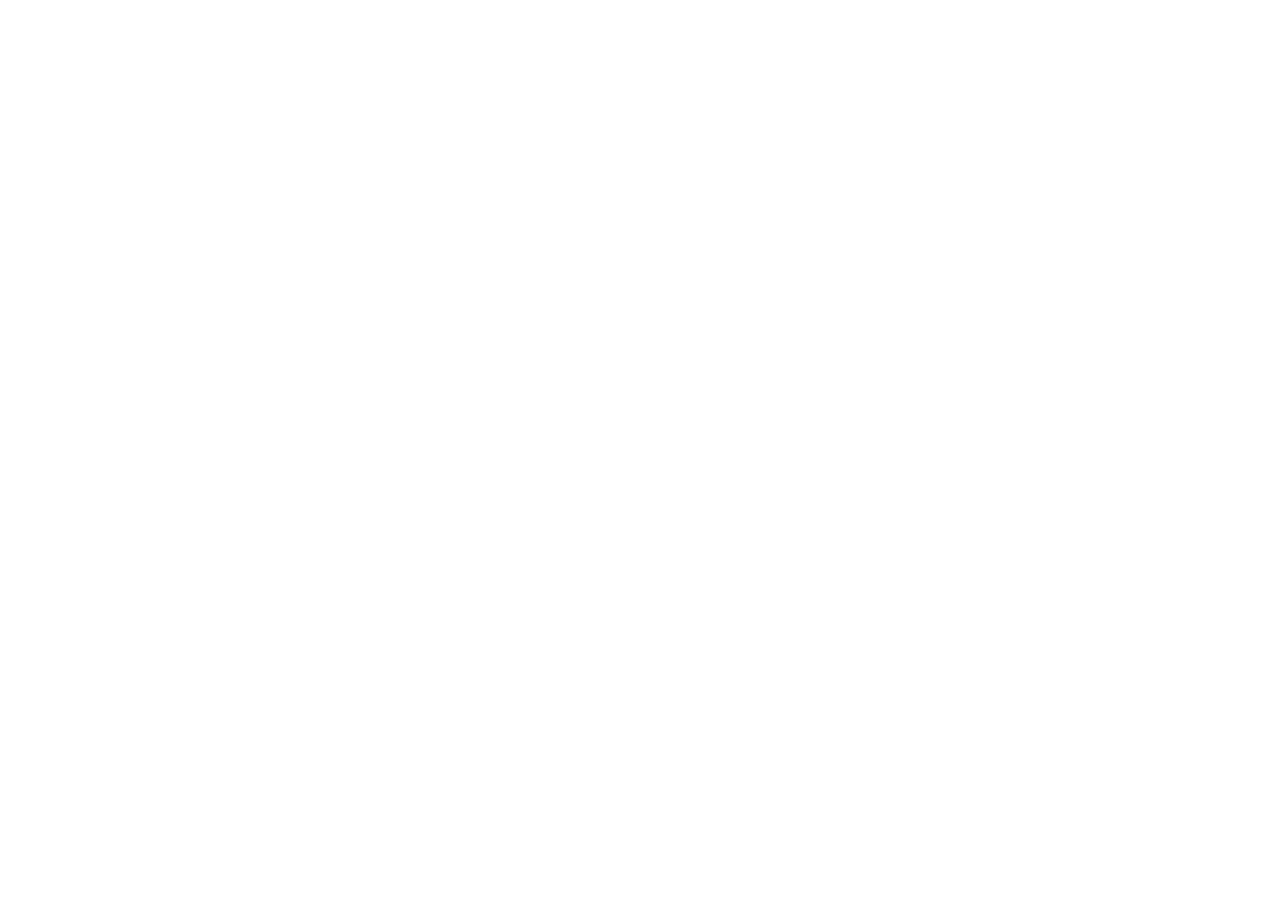
==== commit b0dffad4: "Redirect the marketing landing page to the one live sales page landing/index.html was a full duplica" ====
--- a/landing/index.html
+++ b/landing/index.html
@@ -1,100 +1,14 @@
 <!doctype html>
 <html lang="he" dir="rtl">
 <head>
-  <meta charset="utf-8" />
-  <meta name="viewport" content="width=device-width,initial-scale=1" />
-  <meta name="description" content="מסע 8 הזהויות עם דוד אינגבר: תהליך קבוצתי בן 8 שבועות לבניית ביטחון פנימי ויחסים חדשים עם חרדה." />
-  <title>מסע 8 הזהויות | דוד אינגבר</title>
-  <style>
-    @import url('https://fonts.googleapis.com/css2?family=Heebo:wght@400;500;600;700;800&family=Frank+Ruhl+Libre:wght@600;700&display=swap');
-    :root{--ink:#18332f;--muted:#5e716d;--sage:#39796d;--sage2:#cfe1d9;--cream:#f7f3eb;--sand:#eadfce;--white:#fffdfa;--rust:#ad674c;--line:rgba(24,51,47,.13);--shadow:0 22px 70px rgba(32,65,58,.12);--radius:28px}
-    *{box-sizing:border-box}html{scroll-behavior:smooth}body{margin:0;background:var(--cream);color:var(--ink);font-family:Heebo,Arial,sans-serif;line-height:1.72;overflow-x:hidden}button,a{font:inherit}a{color:inherit}.wrap{width:min(1120px,calc(100% - 40px));margin:auto}.narrow{width:min(760px,calc(100% - 40px));margin:auto}.eyebrow{display:inline-flex;gap:.5rem;align-items:center;padding:.45rem .9rem;border:1px solid rgba(57,121,109,.25);border-radius:999px;background:rgba(255,255,255,.5);color:var(--sage);font-weight:700;font-size:.88rem}.eyebrow:before{content:"";width:7px;height:7px;background:var(--sage);border-radius:50%}h1,h2,h3,p{margin-top:0}h1,h2,.serif{font-family:"Frank Ruhl Libre",Georgia,serif}h1{font-size:clamp(3rem,7vw,6.6rem);line-height:.94;letter-spacing:-.045em;margin:1.4rem 0 1.6rem}h2{font-size:clamp(2.25rem,5vw,4.25rem);line-height:1.04;letter-spacing:-.035em;margin-bottom:1.3rem}h3{font-size:1.3rem;line-height:1.35}.lead{font-size:clamp(1.18rem,2vw,1.48rem);color:var(--muted);max-width:780px}.accent{color:var(--sage)}.rust{color:var(--rust)}.btn{display:inline-flex;justify-content:center;align-items:center;gap:.7rem;border:0;border-radius:999px;background:var(--ink);color:white;text-decoration:none;padding:1rem 1.55rem;font-weight:800;box-shadow:0 12px 30px rgba(24,51,47,.2);transition:.2s}.btn:hover{transform:translateY(-2px);background:#244943}.btn.light{background:white;color:var(--ink)}.sub{display:block;font-size:.8rem;font-weight:500;opacity:.7}.topbar{position:fixed;z-index:20;left:0;right:0;top:0;background:rgba(247,243,235,.83);backdrop-filter:blur(15px);border-bottom:1px solid var(--line)}.topbar .wrap{height:72px;display:flex;align-items:center;justify-content:space-between}.brand{font-weight:800}.brand small{display:block;color:var(--muted);font-weight:500;font-size:.72rem}.hero{min-height:100svh;padding:150px 0 80px;display:grid;place-items:center;position:relative}.hero:before,.hero:after{content:"";position:absolute;border-radius:50%;filter:blur(2px);pointer-events:none}.hero:before{width:540px;height:540px;background:radial-gradient(circle,rgba(207,225,217,.8),transparent 70%);top:-130px;right:-120px}.hero:after{width:420px;height:420px;background:radial-gradient(circle,rgba(234,223,206,.9),transparent 70%);bottom:-120px;left:-100px}.hero-grid{position:relative;z-index:1;display:grid;grid-template-columns:1.16fr .84fr;gap:70px;align-items:center}.hero h1 .small{display:block;font:500 clamp(1.55rem,3.1vw,2.4rem)/1.2 Heebo;margin-bottom:1rem;letter-spacing:0}.hero-note{margin-top:1rem;color:var(--muted);font-size:.88rem}.visual{min-height:560px;border-radius:220px 220px 40px 40px;background:linear-gradient(155deg,#dbe8e2,#9ebdb4);position:relative;box-shadow:var(--shadow);overflow:hidden}.visual .circle{position:absolute;inset:10% 12% 26%;border:1px solid rgba(255,255,255,.7);border-radius:50%;box-shadow:0 0 0 34px rgba(255,255,255,.08),0 0 0 70px rgba(255,255,255,.06)}.visual .figure{position:absolute;bottom:0;left:50%;transform:translateX(-50%);width:62%;height:69%;border-radius:48% 48% 0 0;background:linear-gradient(170deg,#376d64,#1d3b36);clip-path:polygon(30% 0,70% 0,82% 22%,100% 100%,0 100%,18% 22%)}.visual .head{position:absolute;top:20%;left:50%;transform:translateX(-50%);width:104px;height:124px;border-radius:47% 47% 44% 44%;background:#d8ad8f;z-index:2}.visual blockquote{position:absolute;z-index:4;bottom:28px;right:22px;left:22px;margin:0;padding:1.2rem;background:rgba(255,253,250,.9);backdrop-filter:blur(10px);border-radius:20px;font-family:"Frank Ruhl Libre";font-size:1.3rem;text-align:center}.pain{padding:110px 0}.pain-lines{margin:2.5rem 0;display:grid;gap:.8rem}.pain-lines span{font-size:clamp(1.45rem,3vw,2.4rem);font-weight:700;color:#758580}.pain-lines span:nth-child(4){color:var(--ink)}.quote-card{margin-top:3rem;padding:clamp(2rem,5vw,4.5rem);border-radius:var(--radius);background:var(--ink);color:white;box-shadow:var(--shadow);text-align:center}.quote-card p{font:600 clamp(1.7rem,4vw,3.15rem)/1.28 "Frank Ruhl Libre";margin:0}.loop{padding:110px 0;background:var(--white)}.loop-grid{display:grid;grid-template-columns:1fr 1fr;gap:70px;align-items:center}.cycle{aspect-ratio:1;border-radius:50%;border:1px solid var(--sage2);position:relative;display:grid;place-items:center;background:radial-gradient(circle,#fff 0 26%,#edf4f1 27% 42%,transparent 43%)}.cycle strong{font:700 1.45rem "Frank Ruhl Libre";text-align:center;width:150px}.cycle span{position:absolute;background:white;border:1px solid var(--line);border-radius:999px;padding:.7rem 1rem;font-weight:700;box-shadow:0 8px 25px rgba(24,51,47,.07)}.cycle span:nth-child(2){top:3%}.cycle span:nth-child(3){left:-2%;top:45%}.cycle span:nth-child(4){bottom:4%}.cycle span:nth-child(5){right:-4%;top:45%}.future{padding:120px 0;background:linear-gradient(135deg,#244d45,#18332f);color:white}.future .lead{color:#cbd9d5}.inner-voice{margin:3rem auto 0;max-width:740px;padding:2.5rem;border:1px solid rgba(255,255,255,.2);border-radius:var(--radius);background:rgba(255,255,255,.06);font:600 clamp(1.4rem,3vw,2.25rem)/1.55 "Frank Ruhl Libre";text-align:center}.bridge{padding:120px 0}.bridge-visual{display:grid;grid-template-columns:1fr auto 1fr;gap:25px;align-items:center;margin-top:3.5rem}.side{padding:2rem;border-radius:24px;background:white;border:1px solid var(--line);min-height:260px}.side.good{background:#e9f2ee}.side ul{padding-right:1.2rem}.arrow{font-size:2rem;color:var(--sage)}.story{padding:120px 0;background:#efe7da}.story-grid{display:grid;grid-template-columns:.78fr 1.22fr;gap:70px;align-items:start}.portrait{aspect-ratio:4/5;border-radius:180px 180px 28px 28px;background:linear-gradient(155deg,#b8d0c8,#426d64);position:sticky;top:110px;display:flex;align-items:flex-end;padding:2rem;color:white;box-shadow:var(--shadow)}.portrait strong{font:700 2rem "Frank Ruhl Libre"}.story-copy p{font-size:1.12rem}.method{padding:120px 0}.pillars{display:grid;grid-template-columns:repeat(3,1fr);gap:18px;margin-top:3rem}.pillar{background:white;border:1px solid var(--line);border-radius:22px;padding:1.6rem}.pillar b{display:block;color:var(--sage);font-size:.82rem;margin-bottom:.5rem}.program{padding:120px 0;background:var(--white)}.weeks{display:grid;grid-template-columns:repeat(2,1fr);gap:16px;margin-top:3.5rem}.week{display:grid;grid-template-columns:64px 1fr;gap:1rem;padding:1.5rem;border:1px solid var(--line);border-radius:22px;background:#fff}.num{width:58px;height:58px;border-radius:50%;display:grid;place-items:center;background:var(--sage2);color:var(--ink);font:700 1.25rem "Frank Ruhl Libre"}.week p{margin:0;color:var(--muted)}.includes{padding:120px 0}.includes-grid{display:grid;grid-template-columns:repeat(4,1fr);gap:18px;margin-top:3rem}.include{padding:1.5rem;border-top:2px solid var(--sage)}.include .icon{font-size:1.8rem}.proof{padding:110px 0;background:#dce9e4}.testimonial-placeholder{padding:2.5rem;border-radius:var(--radius);border:2px dashed rgba(57,121,109,.35);text-align:center;background:rgba(255,255,255,.45);color:var(--muted)}.fit{padding:120px 0}.fit-grid{display:grid;grid-template-columns:1fr 1fr;gap:24px}.fit-card{padding:2rem;border-radius:var(--radius);background:white;border:1px solid var(--line)}.fit-card.no{opacity:.75}.fit-card li{margin:.7rem 0}.cta{padding:120px 0;background:var(--rust);color:white;text-align:center}.cta .box{max-width:820px;margin:auto}.cta p{font-size:1.2rem}.faq{padding:110px 0}.faq-list{max-width:820px;margin:3rem auto 0}.faq details{border-bottom:1px solid var(--line);padding:1.25rem 0}.faq summary{cursor:pointer;font-weight:800;font-size:1.08rem;list-style:none}.faq summary:after{content:"+";float:left;color:var(--sage);font-size:1.5rem}.faq details[open] summary:after{content:"–"}.faq details p{color:var(--muted);padding-left:2rem}.footer{padding:45px 0;background:var(--ink);color:#dbe5e2}.footer .wrap{display:flex;justify-content:space-between;gap:20px;flex-wrap:wrap}.mobile-cta{display:none}.reveal{opacity:0;transform:translateY(20px);transition:.7s}.reveal.on{opacity:1;transform:none}
-    .testimonials{display:grid;grid-template-columns:repeat(12,1fr);gap:22px;margin-top:3rem;align-items:start}.testimonial{margin:0;padding:12px;background:rgba(255,255,255,.72);border:1px solid rgba(57,121,109,.16);border-radius:24px;box-shadow:0 16px 45px rgba(24,51,47,.1)}.testimonial:nth-child(1){grid-column:span 7}.testimonial:nth-child(2){grid-column:span 5}.testimonial:nth-child(3){grid-column:4/span 6}.testimonial img{display:block;width:100%;height:auto;border-radius:15px}.testimonial figcaption{text-align:center;padding:.8rem .4rem .2rem;color:var(--muted);font-size:.85rem}
-    @media(max-width:850px){.topbar .btn{display:none}.hero{padding-top:115px}.hero-grid,.loop-grid,.story-grid{grid-template-columns:1fr}.visual{min-height:450px;order:-1}.portrait{position:relative;top:0;aspect-ratio:16/9;border-radius:24px}.pillars{grid-template-columns:1fr}.weeks{grid-template-columns:1fr}.includes-grid{grid-template-columns:1fr 1fr}.bridge-visual{grid-template-columns:1fr}.arrow{transform:rotate(90deg);text-align:center}.testimonials{grid-template-columns:1fr}.testimonial:nth-child(n){grid-column:auto}.fit-grid{grid-template-columns:1fr}.mobile-cta{display:block;position:fixed;z-index:30;bottom:12px;left:12px;right:12px}.mobile-cta .btn{width:100%;box-shadow:0 8px 40px rgba(0,0,0,.28)}body{padding-bottom:72px}}
-    @media(max-width:520px){.wrap,.narrow{width:min(100% - 28px,1120px)}h1{font-size:3.25rem}.visual{min-height:390px}.includes-grid{grid-template-columns:1fr}.week{grid-template-columns:48px 1fr;padding:1.15rem}.num{width:44px;height:44px}.quote-card{padding:2rem 1.3rem}.topbar .wrap{height:64px}}
-    @media(prefers-reduced-motion:reduce){html{scroll-behavior:auto}.reveal{opacity:1;transform:none;transition:none}.btn{transition:none}}
-
-    /* Premium calm visual direction */
-    :root{--ink:#16322e;--muted:#63746f;--sage:#477d72;--sage2:#dce9e3;--cream:#f6f3ed;--sand:#e9dfd1;--white:#fdfcf9;--rust:#a9654f;--line:rgba(22,50,46,.1);--shadow:0 30px 90px rgba(27,65,57,.10)}
-    body{background:linear-gradient(180deg,#f8f6f1 0,#f2eee6 38%,#f8f6f1 100%);font-size:17px}.wrap{width:min(1180px,calc(100% - 48px))}.narrow{width:min(790px,calc(100% - 40px))}.topbar{background:rgba(248,246,241,.72);border-bottom-color:rgba(22,50,46,.07)}.topbar .wrap{height:82px}.brand{letter-spacing:-.02em}.btn{padding:1.05rem 1.75rem;box-shadow:none;background:#214d45}.btn:hover{box-shadow:0 10px 30px rgba(33,77,69,.18)}.hero{padding:170px 0 115px;min-height:100svh;background:radial-gradient(circle at 83% 18%,rgba(183,211,200,.38),transparent 25%),radial-gradient(circle at 10% 72%,rgba(229,211,188,.35),transparent 24%)}.hero:before,.hero:after{display:none}.hero-grid{grid-template-columns:1.08fr .92fr;gap:90px}.hero h1{font-size:clamp(3.5rem,6.5vw,6.9rem);max-width:780px}.hero h1 .small{color:#536b65;font-weight:400}.hero-note{display:block;margin-top:1.3rem}.eyebrow{background:transparent;border-color:rgba(71,125,114,.23);font-size:.82rem;letter-spacing:.025em}.eyebrow:before{box-shadow:0 0 0 5px rgba(71,125,114,.1)}
-    .visual{min-height:610px;border-radius:48% 48% 36px 36px;background:linear-gradient(165deg,rgba(255,255,255,.7),rgba(192,215,207,.62));border:1px solid rgba(255,255,255,.76);box-shadow:0 45px 120px rgba(36,78,68,.14);overflow:visible;isolation:isolate}.visual:before{content:"";position:absolute;inset:7%;border-radius:50%;background:conic-gradient(from 25deg,rgba(71,125,114,.12),rgba(255,255,255,.35),rgba(169,101,79,.10),rgba(71,125,114,.12));filter:blur(1px);animation:slowSpin 22s linear infinite}.visual:after{content:"";position:absolute;inset:21%;border-radius:50%;background:rgba(249,247,242,.9);box-shadow:0 0 0 20px rgba(255,255,255,.22),0 0 0 46px rgba(255,255,255,.12)}.visual .circle{inset:28%;z-index:2;border:0;background:radial-gradient(circle at 38% 34%,#fbfaf6,#d6e6df);box-shadow:0 22px 70px rgba(48,93,82,.16);animation:breathe 7s ease-in-out infinite}.visual .circle:after{content:"";position:absolute;inset:32%;border-radius:50%;background:#477d72;box-shadow:0 0 45px rgba(71,125,114,.35)}.visual .figure,.visual .head{display:none}.visual blockquote{bottom:32px;right:-35px;left:35px;padding:1.45rem 1.8rem;border:1px solid rgba(255,255,255,.8);background:rgba(253,252,249,.82);box-shadow:0 22px 60px rgba(33,77,69,.13);text-align:right;font-size:1.18rem;line-height:1.55}.visual-label{position:absolute;z-index:5;top:52px;right:-22px;padding:.75rem 1rem;border-radius:999px;background:rgba(253,252,249,.82);border:1px solid rgba(255,255,255,.9);backdrop-filter:blur(10px);font-size:.8rem;color:var(--sage);box-shadow:0 12px 35px rgba(33,77,69,.08)}@keyframes breathe{0%,100%{transform:scale(.88);opacity:.72}50%{transform:scale(1.08);opacity:1}}@keyframes slowSpin{to{transform:rotate(360deg)}}
-    .pain,.bridge,.method,.includes,.fit,.faq{padding:150px 0}.pain-lines{margin:3.5rem 0}.pain-lines span{border-bottom:1px solid var(--line);padding:.4rem 0;font-weight:500}.pain-lines span:nth-child(4){font-family:"Frank Ruhl Libre";font-size:clamp(2rem,4vw,3.1rem);border:0;margin-top:1rem}.quote-card{border-radius:34px;background:linear-gradient(145deg,#1c4039,#122c28);box-shadow:0 30px 100px rgba(22,50,46,.2);position:relative;overflow:hidden}.quote-card:before{content:"“";position:absolute;font:700 12rem Georgia;color:rgba(255,255,255,.045);top:-40px;right:20px}.loop{padding:145px 0;background:rgba(253,252,249,.84)}.cycle{border:0;background:radial-gradient(circle,#fdfcf9 0 26%,#e1ece7 27% 42%,transparent 43%);box-shadow:inset 0 0 0 1px rgba(71,125,114,.12)}.cycle span{box-shadow:0 12px 45px rgba(24,51,47,.08);font-size:.92rem}.future{padding:155px 0;background:radial-gradient(circle at 15% 0,rgba(87,139,127,.38),transparent 32%),linear-gradient(145deg,#244b44,#102824)}.inner-voice{background:rgba(255,255,255,.045);border-color:rgba(255,255,255,.13);box-shadow:inset 0 1px 0 rgba(255,255,255,.08)}.bridge-visual{gap:0;margin-top:5rem;align-items:stretch}.side{border-radius:32px;min-height:320px;padding:2.5rem}.side:first-child{transform:rotate(1.3deg);background:#f0e9df}.side.good{transform:translate(-14px,24px) rotate(-1.2deg);background:#e2eee9;box-shadow:0 25px 80px rgba(34,75,65,.1)}.arrow{position:relative;z-index:2;align-self:center;background:var(--ink);color:white;border-radius:50%;width:58px;height:58px;display:grid;place-items:center;margin:0 -15px}.story{padding:155px 0;background:linear-gradient(135deg,#eee5d8,#f5f1e9)}.portrait{background:linear-gradient(165deg,#c8dcd4,#567d74);box-shadow:0 40px 110px rgba(36,78,68,.16)}.pillars{gap:24px}.pillar{padding:2.2rem 2rem;border-radius:30px;background:rgba(255,255,255,.58);backdrop-filter:blur(12px);transition:.25s}.pillar:hover{transform:translateY(-6px);box-shadow:0 20px 55px rgba(32,73,64,.09)}.program{padding:155px 0;background:#fcfbf7}.weeks{gap:20px}.week{padding:2rem;border-radius:28px;background:linear-gradient(145deg,#fff,#f7f5ef);transition:.25s}.week:hover{border-color:rgba(71,125,114,.28);transform:translateY(-3px)}.num{background:transparent;border:1px solid rgba(71,125,114,.25);font-size:1rem}.includes-grid{gap:8px}.include{border-top-color:rgba(71,125,114,.35);padding:2rem 1.4rem}.include .icon{font-size:.75rem;letter-spacing:.1em;color:var(--sage);font-weight:800}.proof{padding:145px 0;background:linear-gradient(145deg,#dfece7,#d5e4de)}.testimonial{background:rgba(255,255,255,.58);padding:10px;border-radius:30px;box-shadow:0 24px 70px rgba(30,68,59,.1);transform:rotate(-.7deg)}.testimonial:nth-child(2){transform:translateY(35px) rotate(1deg)}.testimonial:nth-child(3){transform:rotate(.6deg)}.testimonial img{border-radius:22px}.fit-card{padding:2.5rem;border-radius:32px;background:rgba(255,255,255,.7)}.fit-card:first-child{box-shadow:0 25px 80px rgba(33,77,69,.08)}.cta{padding:155px 0;background:radial-gradient(circle at 80% 15%,rgba(255,255,255,.13),transparent 28%),linear-gradient(135deg,#a4614b,#8f513f)}.faq details{padding:1.6rem 0}.footer{background:#102824}
-    /* Art-directed image system */
-    .visual{background:url('assets/hero-studio-v2.webp') center/cover no-repeat;border-radius:180px 180px 34px 34px;overflow:hidden}.visual:before{content:"";inset:0;border-radius:inherit;background:linear-gradient(180deg,transparent 45%,rgba(10,35,30,.42));filter:none;animation:none}.visual:after,.visual .circle{display:none}.visual blockquote{color:#16322e}.visual-label{color:#244f47;background:rgba(253,252,249,.86)}
-    .editorial-art{min-height:620px;margin:0;border-radius:30px;background:url('assets/journey-passage-v2.webp') center/cover no-repeat;position:relative;overflow:hidden;box-shadow:0 35px 100px rgba(31,72,62,.14)}.editorial-art:after{content:"";position:absolute;inset:0;background:linear-gradient(180deg,transparent 50%,rgba(15,43,37,.56))}.editorial-art figcaption{position:absolute;z-index:2;right:28px;left:28px;bottom:26px;color:white;font:600 1.35rem/1.5 "Frank Ruhl Libre"}
-    .future{position:relative;background:linear-gradient(90deg,rgba(13,42,36,.96),rgba(22,60,51,.86)),url('assets/journey-passage-v2.webp') center/cover fixed}.story .portrait{background:linear-gradient(180deg,rgba(16,44,38,.08),rgba(16,44,38,.72)),url('assets/hero-studio-v2.webp') center/cover no-repeat;border-radius:34px;min-height:610px;aspect-ratio:auto}.story .portrait div{position:relative;z-index:2}.program{background:linear-gradient(rgba(252,251,247,.94),rgba(252,251,247,.96)),url('assets/journey-passage-v2.webp') center/cover fixed}.proof{background:linear-gradient(rgba(221,235,229,.88),rgba(213,229,222,.92)),url('assets/hero-studio-v2.webp') center/cover no-repeat}
-    @media(max-width:850px){body{font-size:16px}.wrap{width:min(100% - 30px,1180px)}.topbar .wrap{height:70px}.hero{padding:125px 0 90px}.hero-grid{gap:45px}.hero h1{font-size:clamp(3.1rem,15vw,4.5rem)}.visual{min-height:520px;width:min(100%,520px);margin:auto;order:-1;border-radius:120px 120px 28px 28px}.visual blockquote{right:12px;left:12px;bottom:18px}.visual-label{right:14px;top:24px}.editorial-art{min-height:500px}.pain,.bridge,.method,.includes,.fit,.faq,.story,.program,.proof{padding:105px 0}.loop,.future,.cta{padding:105px 0}.future,.program{background-attachment:scroll}.side:first-child,.side.good{transform:none}.side.good{margin-top:-8px}.arrow{transform:rotate(90deg);margin:-12px auto}.testimonial:nth-child(n){transform:none}.testimonial:nth-child(2){transform:none}.weeks{gap:14px}}
-
-    /* Photographic editorial direction */
-    .hero{min-height:100svh;background:linear-gradient(90deg,rgba(247,243,235,.08) 0%,rgba(247,243,235,.28) 42%,rgba(247,243,235,.96) 72%,#f7f3eb 100%),url('assets/hero-studio-v2.webp') left center/cover no-repeat}.hero-grid{display:block}.hero-grid>div:first-child{width:min(650px,58%);margin-right:auto;margin-left:0;padding:2.5rem 0}.hero .visual{display:none}.hero h1{font-size:clamp(3.35rem,6vw,6.15rem);text-wrap:balance}.hero .lead{max-width:620px}.topbar{background:rgba(248,246,241,.82)}
-    .loop{background:#f8f5ee}.loop-grid{grid-template-columns:.95fr 1.05fr}.editorial-art{background-image:url('assets/journey-passage-v2.webp');min-height:680px;border-radius:8px;box-shadow:none}.editorial-art:after{background:linear-gradient(180deg,transparent 58%,rgba(20,42,37,.68))}.editorial-art figcaption{max-width:440px;font-size:1.25rem}
-    .future{min-height:780px;display:grid;align-items:center;background:linear-gradient(90deg,rgba(15,39,34,.98) 0%,rgba(15,39,34,.9) 43%,rgba(15,39,34,.28) 72%,transparent 100%),url('assets/journey-passage-v2.webp') left center/cover no-repeat}.future .narrow{margin-right:auto;margin-left:8%;max-width:700px}.future .inner-voice{text-align:right;border:0;border-right:2px solid rgba(255,255,255,.35);border-radius:0;padding:1.25rem 1.7rem;background:transparent;box-shadow:none}
-    .story .portrait{display:block;padding:0;background:#173630;border-radius:8px;box-shadow:none;overflow:hidden;min-height:0;aspect-ratio:auto;margin:0;position:sticky}.story .portrait img{display:block;width:100%;aspect-ratio:1/1.16;object-fit:cover;object-position:center 30%;filter:saturate(.82) contrast(.98)}.story .portrait figcaption{padding:1.35rem 1.5rem;color:white}.story .portrait figcaption strong{font-size:1.7rem}.story-grid{gap:90px}.story-copy .quote-card{border-radius:8px}
-    .practice-photo{min-height:520px;background:url('assets/practice-detail-v2.webp') center/cover no-repeat;border-radius:8px;margin:4rem 0 2rem;position:relative}.practice-photo:after{content:"תרגול קטן. שינוי שנכנס לחיים.";position:absolute;right:28px;bottom:26px;background:rgba(248,246,241,.9);padding:1rem 1.3rem;color:var(--ink);font:600 1.2rem "Frank Ruhl Libre";max-width:300px}.includes-grid{margin-top:1.5rem}.include{background:transparent}
-    .program{background:#fcfbf7}.proof{background:linear-gradient(rgba(223,235,230,.91),rgba(215,229,223,.94)),url('assets/practice-detail-v2.webp') center/cover no-repeat}.testimonial{border-radius:10px}.testimonial img{border-radius:5px}
-    @media(max-width:850px){.hero{padding:118px 0 74px;min-height:900px;background:linear-gradient(180deg,rgba(247,243,235,.08) 0%,rgba(247,243,235,.16) 40%,rgba(247,243,235,.96) 64%,#f7f3eb 100%),url('assets/hero-studio-v2.webp') 18% top/auto 58% no-repeat}.hero-grid>div:first-child{width:100%;padding-top:420px}.hero h1{font-size:clamp(3rem,14vw,4.2rem)}.loop-grid{grid-template-columns:1fr}.editorial-art{min-height:520px}.future{min-height:auto;background:linear-gradient(rgba(15,39,34,.88),rgba(15,39,34,.93)),url('assets/journey-passage-v2.webp') 30% center/cover no-repeat}.future .narrow{margin:auto}.story-grid{gap:45px}.story .portrait{position:relative;top:auto}.story .portrait img{aspect-ratio:1/1.05}.practice-photo{min-height:430px;margin:3rem 0 1.5rem}.practice-photo:after{right:14px;left:14px;bottom:14px}.includes-grid{grid-template-columns:1fr}}
-
-    /* Living, accessible editorial layer */
-    .skip-link{position:fixed;z-index:100;top:10px;right:10px;transform:translateY(-150%);background:#fff;color:#102824;padding:.75rem 1rem;border-radius:6px}.skip-link:focus{transform:none}.scroll-progress{position:fixed;z-index:60;top:0;right:0;height:3px;width:0;background:#a9654f;box-shadow:0 0 18px rgba(169,101,79,.45)}*:focus-visible{outline:3px solid #b7684d;outline-offset:4px}.topbar{transition:transform .3s,background .3s}.topbar.compact{background:rgba(248,246,241,.94);box-shadow:0 8px 35px rgba(21,49,44,.07)}
-    section{position:relative}.section-mark{position:absolute;top:48px;left:max(24px,calc((100vw - 1180px)/2));font:700 clamp(4rem,9vw,8rem)/1 "Frank Ruhl Libre";color:rgba(22,50,46,.045);pointer-events:none;user-select:none}.future .section-mark,.cta .section-mark{color:rgba(255,255,255,.07)}
-    .hero-grid>div:first-child{position:relative}.hero-grid>div:first-child:before{content:"מסע 8 הזהויות";display:block;margin-bottom:1.1rem;color:#4d736a;font-weight:800;font-size:.75rem;letter-spacing:.14em}.hero .btn{min-width:245px}.hero-note{max-width:430px}
-    .week{overflow:hidden}.week:after{content:"";position:absolute;right:0;bottom:0;width:5px;height:0;background:#6f9a8f;transition:height .35s}.week:hover:after,.week:focus-within:after{height:100%}.testimonial{transition:transform .35s,box-shadow .35s}.testimonial:hover{transform:translateY(-8px) rotate(0);box-shadow:0 28px 80px rgba(30,68,59,.16)}
-    .photo-reveal{animation:photoIn 1.1s both}@keyframes photoIn{from{opacity:0;clip-path:inset(0 0 100% 0)}to{opacity:1;clip-path:inset(0)}}
-    @media(max-width:850px){.section-mark{top:24px;left:18px;font-size:4.5rem}.hero-grid>div:first-child:before{margin-top:1.2rem}.scroll-progress{height:4px}}
-    @media(prefers-reduced-motion:reduce){.photo-reveal{animation:none}.testimonial,.topbar,.week:after{transition:none}}
-    /* Senior conversion-design refinement */
-    .hero{min-height:860px;padding:150px 0 90px;background:linear-gradient(rgba(247,243,235,.78),rgba(247,243,235,.9)),var(--hero-photo,none) center/cover no-repeat}.hero-grid>div:first-child{width:min(920px,100%);margin:0 auto;padding:4.2rem 5rem;text-align:center;background:rgba(250,248,243,.76);border:1px solid rgba(255,255,255,.72);box-shadow:0 40px 120px rgba(35,66,58,.13);backdrop-filter:blur(15px);border-radius:6px}.hero-grid>div:first-child:before{margin-bottom:1.4rem}.hero h1{max-width:880px;margin:0 auto 1.7rem;font-size:clamp(3.45rem,6.6vw,6.4rem);line-height:.98}.hero h1 .small{font-size:clamp(1.25rem,2.3vw,2rem);margin-bottom:1.2rem}.hero .lead{margin:0 auto 1.7rem;max-width:720px;color:#405b55}.hero-note{margin:1.25rem auto 0;max-width:620px}.hero-trust{display:flex;justify-content:center;align-items:center;gap:0;margin:2.1rem auto 0;padding-top:1.4rem;border-top:1px solid rgba(22,50,46,.12);max-width:680px}.hero-trust span{flex:1;padding:.15rem 1rem;color:#526b65;font-size:.83rem;font-weight:700}.hero-trust span+span{border-right:1px solid rgba(22,50,46,.14)}
-    .pain{padding:115px 0}.pain>.narrow{text-align:center}.pain .lead{margin-inline:auto}.pain-lines{max-width:560px;margin:2.6rem auto}.quote-card{margin-top:2.3rem}.loop{padding:115px 0}.loop-grid{gap:84px}.loop-grid>div:last-child{align-self:center}.future{min-height:720px;padding:120px 0}.future .narrow{background:rgba(14,39,33,.72);padding:3.2rem;border-right:3px solid rgba(223,235,230,.5);backdrop-filter:blur(4px)}.bridge,.method,.includes,.fit,.faq,.story,.program,.proof{padding:115px 0}.bridge .narrow,.method .narrow,.program .narrow,.includes .narrow,.fit .narrow{text-align:center}.bridge .lead,.method .lead,.program .lead,.includes .lead{margin-inline:auto}.bridge-visual{margin-top:3.3rem}.side{min-height:280px}.story-grid{align-items:center}.story .portrait{position:relative;top:auto}.story-copy p{font-size:1.08rem}.pillars{margin-top:2.5rem}.practice-photo{margin:3rem 0 1.3rem;min-height:480px}.weeks{margin-top:2.8rem}.proof .narrow{text-align:center}.proof .lead{margin-inline:auto}.fit-grid{margin-top:2.5rem}.cta{padding:125px 0}.faq-list{margin-top:2.3rem}
-    .readability-shield{position:relative}.readability-shield:before{content:"";position:absolute;inset:0;background:linear-gradient(90deg,rgba(13,38,32,.92),rgba(13,38,32,.6));pointer-events:none}.readability-shield>*{position:relative;z-index:1}
-    @media(max-width:850px){.hero{min-height:auto;padding:105px 0 50px;background:linear-gradient(180deg,rgba(247,243,235,.36) 0%,rgba(247,243,235,.84) 45%,#f7f3eb 78%),var(--hero-photo,none) 17% top/auto 540px no-repeat}.hero-grid>div:first-child{padding:340px 1.25rem 2.2rem;background:transparent;border:0;box-shadow:none;backdrop-filter:none}.hero h1{font-size:clamp(2.8rem,13.5vw,4.15rem)}.hero-trust{flex-direction:column;gap:.65rem}.hero-trust span{width:100%}.hero-trust span+span{border-right:0}.future .narrow{padding:2rem 1.25rem;border-right:2px solid rgba(223,235,230,.5)}.pain,.loop,.bridge,.method,.includes,.fit,.faq,.story,.program,.proof,.future,.cta{padding:86px 0}.loop-grid{gap:45px}.side{min-height:0}.practice-photo{min-height:380px}}
-    /* Mobile image loading and safe-crop fixes */
-    img{max-width:100%;height:auto}.portrait img,.testimonial img{content-visibility:auto}.hero,.editorial-art,.future,.practice-photo,.proof{background-repeat:no-repeat}
-    @media(max-width:850px){
-      .hero{min-height:auto;padding:88px 0 44px;background-image:linear-gradient(180deg,rgba(247,243,235,.04) 0%,rgba(247,243,235,.14) 30%,rgba(247,243,235,.96) 52%,#f7f3eb 100%),var(--hero-photo,none);background-size:100% auto;background-position:center top}
-      .hero-grid>div:first-child{padding:clamp(235px,66vw,330px) 1.1rem 1.8rem}
-      .editorial-art{display:flex;align-items:flex-end;width:100%;min-height:0;padding-top:62.5%;background-size:100% auto;background-position:center top;background-color:#173630;border-radius:6px}
-      .editorial-art:after{display:none}.editorial-art figcaption{position:relative;inset:auto;width:100%;max-width:none;padding:1rem 1.1rem;background:#173630;font-size:1.05rem}
-      .future{background-size:auto 100%;background-position:34% center}
-      .story .portrait img{width:100%;height:auto;aspect-ratio:auto;object-fit:contain;object-position:center}
-      .practice-photo{width:100%;min-height:0;aspect-ratio:16/10;background-size:contain;background-position:center;background-color:#eee8dd}
-      .proof{background-size:auto 100%;background-position:center}
-      .testimonial{overflow:hidden}.testimonial img{width:100%;height:auto;object-fit:contain}
-    }
-    @media(max-width:430px){.hero-grid>div:first-child{padding-top:clamp(220px,64vw,275px)}.hero h1{font-size:clamp(2.55rem,12.5vw,3.5rem)}.practice-photo:after{font-size:1rem;padding:.75rem .9rem}.story .portrait figcaption{padding:1rem 1.1rem}}
-    .a11y-toggle{position:fixed;z-index:100;left:18px;bottom:18px;width:54px;height:54px;border:0;border-radius:50%;background:#173f38;color:#fff;font-size:24px;box-shadow:0 12px 32px rgba(23,63,56,.28)}.a11y-panel{position:fixed;z-index:101;left:18px;bottom:82px;width:min(320px,calc(100vw - 36px));padding:18px;background:#fdfcf9;color:#16322e;border:1px solid rgba(22,50,46,.16);border-radius:18px;box-shadow:0 22px 70px rgba(23,37,34,.22)}.a11y-panel[hidden]{display:none}.a11y-head{display:flex;justify-content:space-between;align-items:center;margin-bottom:12px}.a11y-head strong{font-size:19px}.a11y-close{border:0;background:transparent;font-size:24px}.a11y-actions{display:grid;grid-template-columns:1fr 1fr;gap:8px}.a11y-actions button{border:1px solid rgba(22,50,46,.16);border-radius:11px;padding:11px 8px;background:#f3eee5;color:#16322e;font-weight:700}.a11y-legal{display:flex;justify-content:center;gap:15px;flex-wrap:wrap;margin-top:12px;font-size:13px}.a11y-legal a,.legal-links a{color:inherit;text-decoration:underline}.legal-links{display:flex;gap:16px;flex-wrap:wrap;margin-top:8px}
-    body.a11y-large{font-size:125%}body.a11y-contrast{background:#000!important;color:#fff!important}body.a11y-contrast section,body.a11y-contrast .topbar,body.a11y-contrast .a11y-panel,body.a11y-contrast .week,body.a11y-contrast .pillar,body.a11y-contrast .fit-card{background:#000!important;color:#fff!important;border-color:#fff!important}body.a11y-contrast p,body.a11y-contrast h1,body.a11y-contrast h2,body.a11y-contrast h3,body.a11y-contrast li{color:#fff!important}body.a11y-contrast .a11y-actions button{background:#000;color:#fff;border-color:#fff}body.a11y-underline a{text-decoration:underline!important;text-decoration-thickness:2px!important}body.a11y-reduce *,body.a11y-reduce *:before,body.a11y-reduce *:after{animation:none!important;transition:none!important;scroll-behavior:auto!important}
-    @media(max-width:850px){.a11y-toggle{bottom:88px}.a11y-panel{bottom:150px}}
-  </style>
+<meta charset="utf-8">
+<meta name="viewport" content="width=device-width,initial-scale=1">
+<title>מסע 8 הזהויות | דוד אינגבר</title>
+<meta http-equiv="refresh" content="0;url=https://davidingber.github.io/panel/masa-8-zehuyot.html">
+<link rel="canonical" href="https://davidingber.github.io/panel/masa-8-zehuyot.html">
 </head>
-<body style="--hero-photo:url(assets/hero-studio-v2.webp)">
-  <a class="skip-link" href="#main-content">דילוג לתוכן המרכזי</a><div class="scroll-progress" aria-hidden="true"></div>
-  <header class="topbar"><div class="wrap"><div class="brand">דוד אינגבר<small>טיפול ואימון רגשי</small></div><a class="btn" href="#join">לבדיקת התאמה ←</a></div></header>
-  <main id="main-content">
-    <section class="hero"><div class="wrap hero-grid"><div><span class="eyebrow">תהליך קבוצתי עמוק · 8 שבועות</span><h1><span class="small">אולי אתה כבר לא מפחד רק מהחרדה.</span>אולי אתה מפחד <span class="accent">ממה שיקרה לך</span> כשהיא תגיע.</h1><p class="lead">מסע 8 הזהויות נועד לעזור לך לעבור מהזהות שחרדה מהחרדה, לזהות שמסוגלת לפגוש אותה בחמלה, יציבות ושליטה פנימית.</p><a class="btn" href="#join">רוצה לחזור לסמוך על עצמי <span>←</span></a><span class="hero-note">לא מבטיחים להעלים חרדה. בונים את האדם שיודע לפגוש אותה אחרת.</span><div class="hero-trust" aria-label="פרטי התהליך"><span>8 שבועות של תהליך</span><span>מפגש חי בכל שבוע</span><span>תרגול מלווה באפליקציה</span></div></div><div class="visual" aria-label="המחשה מופשטת של יציבות בתוך תנועה"><span class="visual-label">יציבות שלא תלויה בשקט</span><div class="circle"></div><blockquote>“אני כאן. אני רואה שאתה מפחד. ואני לא הולך לשום מקום.”</blockquote></div></div></section>
-    <section class="pain"><span class="section-mark" aria-hidden="true">01</span><div class="narrow reveal"><span class="eyebrow">זה מתחיל ברגע קטן</span><h2>משהו משתנה בפנים.<br>ומיד מתחיל הקרב.</h2><div class="pain-lines"><span>מהדופק.</span><span>מהתחושה בגוף.</span><span>מהמחשבה שלא עוזבת.</span><span>“רגע... מה קורה לי עכשיו?”</span></div><p class="lead">אתה מנסה להירגע, להבין, לנתח ולמצוא את המחשבה שתגרום למחשבה המפחידה להיעלם. אולי אפילו חפרת בעבר שוב ושוב. אבל כשהחרדה חוזרת, גם אחרי כל מה שכבר למדת, היא מרגישה כמו הוכחה שמשהו עדיין לא בסדר.</p><div class="quote-card"><p>אולי הבעיה כבר לא רק שאתה חווה חרדה.<br><span class="rust">אולי למדת לפחד מעצמך כשהחרדה מגיעה.</span></p></div></div></section>
-    <section class="loop"><div class="wrap loop-grid"><figure class="editorial-art reveal photo-reveal" aria-label="יצירה מופשטת המתארת תנועה פנימית סביב מרכז יציב"><figcaption>גם כשהכול נע בפנים, אפשר לבנות מקום שלא נסחף עם כל גל.</figcaption></figure><div class="reveal"><span class="eyebrow">המנגנון שאולי לא הסבירו לך</span><h2>מה אם הניסיון להעלים את החרדה מלמד אותה שהיא באמת מסוכנת?</h2><p class="lead">כשכל סימן פנימי מחייב תגובה, המערכת לומדת: “חרדה = סכנה, וכשהיא מגיעה אני חייב לעשות משהו.” ואז אתה כבר לא רק חווה חרדה. אתה חרד מהאפשרות שתהיה חרד.</p><p><b>זו לא אשמתך.</b> זו תגובה שנלמדה. ובדיוק משום כך אפשר להתחיל לבנות תגובה חדשה.</p></div></div></section>
-    <section class="future"><span class="section-mark" aria-hidden="true">02</span><div class="narrow reveal"><span class="eyebrow" style="color:#dce9e4;border-color:#527d73">אפשרות אחרת</span><h2>אבל מה היה קורה אם לא היית צריך לנצח אותה?</h2><p class="lead">מגיעה תחושה בגוף. הדופק משתנה. עוברת מחשבה שאתה ממש לא אוהב. אבל במקום להתחיל מלחמה פנימית, יש בתוכך קול אחר. יציב, חומל ומבוגר.</p><div class="inner-voice">“אני כאן.<br>אני רואה שאתה מפחד.<br>ואני לא הולך לשום מקום.”</div><p style="margin-top:2.5rem;font-size:1.25rem">החרדה אולי עדיין נמצאת שם, אבל משהו מהותי השתנה: <b>אתה האדם שמסוגל להחזיק את עצמו גם כשהמערכת סוערת.</b></p></div></section>
-    <section class="bridge"><div class="wrap reveal"><div class="narrow"><span class="eyebrow">לא רק טיפול בתסמין</span><h2>אולי כל השנים ניסית לטפל בקומה הלא נכונה.</h2><p class="lead">במקום להמשיך לבנות עוד “בית חולים” מתחת לגשר, אנחנו עולים אל הגשר ועובדים על האדם שפוגש את הפחד.</p></div><div class="bridge-visual"><div class="side"><h3>כשכל המטרה היא להירגע</h3><ul><li>כל סימן של חרדה מרגיש כמו כישלון</li><li>אתה בודק אם זה כבר עבר</li><li>הביטחון תלוי במה שקורה בגוף</li><li>כל מחשבה הופכת למבחן</li></ul></div><div class="arrow">←</div><div class="side good"><h3>כשהמטרה היא לסמוך על עצמך</h3><ul><li>אפשר להרגיש בלי לאבד את עצמך</li><li>לא חייבים לפתור כל מחשבה</li><li>הביטחון נבנה ביחסים עם עצמך</li><li>אפשר לפעול גם כשיש אי־ודאות</li></ul></div></div></div></section>
-    <section class="story"><div class="wrap story-grid"><figure class="portrait reveal photo-reveal"><img src="assets/david-ingber.webp" alt="דוד אינגבר, מטפל ומאמן רגשי" loading="lazy"><figcaption><strong>דוד אינגבר</strong><br>טיפול ואימון רגשי</figcaption></figure><div class="story-copy reveal"><span class="eyebrow">מאיפה זה התחיל</span><h2>אני מכיר את השינוי הזה ממקום אישי.</h2><p>בגיל 26 למדתי משהו ששינה את הדרך שבה אני מסתכל על פחד: <b>אפשר להאמין מתוך סקרנות ואמונה, ולא מתוך פחד.</b></p><p>במשך שנים אנחנו לומדים להגיב לעולם מתוך “ומה אם?”, “אני חייב להיות בטוח”, “אני חייב להבין”. כשהתחלתי לראות את ההבדל בין חיים שמנוהלים מפחד לבין חיים שיש בהם מקום לפחד, בלי לתת לו לנהל אותם, נפתח בפניי כיוון אחר.</p><p>מאז העמקתי בתחום במשך 6 שנים ועבדתי עם אנשים בקליניקה. בעבודה שלי חיברתי בין עבודה עם המודע, עבודה עם תת־המודע, וגישה שפיתחתי וקראתי לה <b>“הורות עצמית מיטיבה”.</b></p><div class="quote-card" style="text-align:right"><p style="font-size:clamp(1.5rem,3vw,2.4rem)">להפסיק להיות עוד קול שמפחיד אותך מבפנים, ולהפוך לאדם שאתה צריך לידך כשקשה.</p></div></div></div></section>
-    <section class="method"><div class="wrap reveal"><div class="narrow"><span class="eyebrow">העבודה העמוקה</span><h2>כי להבין זה חשוב.<br><span class="accent">אבל ידע לבד לא תמיד משנה את רגע האמת.</span></h2><p class="lead">אפשר להבין מצוין למה אתה חרד, וברגע האמת לחזור לאותו דפוס. לכן המסע עובד בכמה שכבות שמשלימות זו את זו.</p></div><div class="pillars"><div class="pillar"><b>01 · מודע</b><h3>להבין ולמפות</h3><p>לזהות את המעגל האישי שלך, את הטריגרים ואת התגובות שמחזיקות אותו.</p></div><div class="pillar"><b>02 · תת־מודע</b><h3>להטמיע חוויה חדשה</h3><p>מדיטציות עומק, טראנס וסוגסטיה שמחברות בין ההבנה לבין התחושה והתגובה.</p></div><div class="pillar"><b>03 · חיים</b><h3>ליישם ברגע האמיתי</h3><p>תרגול בין המפגשים כדי שהשינוי לא יישאר “מעניין”, אלא יהפוך לתגובה חדשה.</p></div></div></div></section>
-    <section class="program" id="program"><span class="section-mark" aria-hidden="true">03</span><div class="wrap reveal"><div class="narrow"><span class="eyebrow">התהליך</span><h2>מסע 8 הזהויות</h2><p class="lead">שמונה שבועות. בכל שבוע עוברים עוד שלב מהזהות שמפחדת ממה שקורה בתוכה, לזהות שיודעת להקשיב, להחזיק ולהנהיג את עצמה.</p></div><div class="weeks"><article class="week"><div class="num">1</div><div><h3>מה נלחם בי → מה מנסה להגן עליי</h3><p>להבין את מערכת החרדה ולהפסיק לפרש כל תגובה פנימית כאויב.</p></div></article><article class="week"><div class="num">2</div><div><h3>אני בתוך הסחרור → אני רואה את המעגל</h3><p>למפות טריגר, מחשבה, תחושה והתנהגות ולזהות את נקודת הבחירה.</p></div></article><article class="week"><div class="num">3</div><div><h3>אני חייב לברוח → אני יכול להיות עם</h3><p>לבנות יכולת הדרגתית לשהות עם תחושה בלי להצית עליה שריפה נוספת.</p></div></article><article class="week"><div class="num">4</div><div><h3>משהו בי מקולקל → חלק בי מפחד</h3><p>לפגוש את החלק החרד בכוונה טובה, חמלה וסמכות פנימית.</p></div></article><article class="week"><div class="num">5</div><div><h3>הגוף שלי מסוכן → הגוף שלי יכול ללמוד ביטחון</h3><p>עבודה חווייתית בטראנס, עוגני ביטחון ותרגול תגובה חדשה.</p></div></article><article class="week"><div class="num">6</div><div><h3>המחשבה היא אמת → המחשבה היא אירוע</h3><p>ללמוד לזהות, לתייג ולפגוש מחשבות בלי להישאב לוויכוח אינסופי.</p></div></article><article class="week"><div class="num">7</div><div><h3>אני מחכה להרגיש מוכן → אני פועל עם הפחד</h3><p>לחזור בהדרגה לחיים, לערכים ולפעולות שהחרדה צמצמה.</p></div></article><article class="week"><div class="num">8</div><div><h3>אני חרד → אני אדם שיודע להחזיק חרדה</h3><p>לבסס זהות חדשה, עצמאות וכלים לשימור הדרך גם אחרי המסע.</p></div></article></div></div></section>
-    <section class="includes"><div class="wrap reveal"><div class="narrow"><span class="eyebrow">מה מקבלים</span><h2>לא עוד שיעור לצפות בו ולשכוח.</h2><p class="lead">מעטפת שמחברת בין המפגש הקבוצתי, התרגול האישי והרגעים שבהם החיים עצמם מזמינים תגובה חדשה.</p></div><div class="practice-photo reveal photo-reveal" role="img" aria-label="מחברת פתוחה על שולחן עץ באור בוקר, המסמלת תרגול אישי"></div><div class="includes-grid"><div class="include"><div class="icon">מפגש שבועי</div><h3>8 מפגשי זום</h3><p>מפגש קבוצתי שבועי של שעה ללמידה, תרגול והעמקה.</p></div><div class="include"><div class="icon">הכול במקום אחד</div><h3>אפליקציה מלווה</h3><p>כל התכנים, ההקלטות, התזכורות ודפי העבודה במקום אחד.</p></div><div class="include"><div class="icon">עבודה חווייתית</div><h3>מדיטציות עומק</h3><p>תרגולי טראנס וסוגסטיה לחיבור בין הראש, הגוף והתגובה.</p></div><div class="include"><div class="icon">מהבנה לחיים</div><h3>יישום בין המפגשים</h3><p>צעדים קטנים וברורים שמתרגמים את הלמידה לחיים עצמם.</p></div></div></div></section>
-    <section class="proof"><span class="section-mark" aria-hidden="true">04</span><div class="wrap reveal"><div class="narrow"><span class="eyebrow">מילים של אנשים שעברו תהליך</span><h2>השינוי נמדד בחיים, לא רק בהרגשה בזמן המפגש.</h2><p class="lead">אלה לא הבטחות שיווקיות. אלה הודעות אמיתיות מאנשים שמתארים שינוי בהבנה, בהתמודדות וביכולת לחזור לחיים.</p></div><div class="testimonials"><figure class="testimonial"><img src="assets/testimonial-oran.jpeg" alt="חוות דעת של אורן על תהליך טיפולי עם דוד אינגבר" loading="lazy"><figcaption>הודעה אמיתית מלקוח · הפרטים האישיים נשמרו</figcaption></figure><figure class="testimonial"><img src="assets/testimonial-guy.jpg" alt="חוות דעת של גיא על תהליך טיפולי עם דוד אינגבר" loading="lazy"><figcaption>הודעה אמיתית מלקוח · הפרטים האישיים נשמרו</figcaption></figure><figure class="testimonial"><img src="assets/testimonial-lina.jpeg" alt="חוות דעת של לינה על תהליך טיפולי עם דוד אינגבר" loading="lazy"><figcaption>הודעה אמיתית מלקוחה · הפרטים האישיים נשמרו</figcaption></figure></div></div></section>
-    <section class="fit"><div class="wrap reveal"><div class="narrow"><span class="eyebrow">למי המסע מתאים</span><h2>זה עשוי להתאים לך אם...</h2></div><div class="fit-grid"><div class="fit-card"><h3>כן, אם אתה...</h3><ul><li>מתפקד כלפי חוץ, אבל בפנים עסוק בניטור, בדיקות או פחד מהתגובה הבאה.</li><li>מבין הרבה על חרדה, ועדיין הגוף והמחשבות מצליחים לערער אותך.</li><li>רוצה לבנות אמון בעצמך, ולא רק ללמוד עוד טכניקת הרגעה.</li><li>מוכן לתרגל בהדרגה בין המפגשים ולפגוש את עצמך בדרך חדשה.</li></ul></div><div class="fit-card no"><h3>פחות מתאים אם...</h3><ul><li>אתה מחפש הבטחה שהחרדה תיעלם לחלוטין ולעולם לא תחזור.</li><li>אתה רוצה פתרון פסיבי בלי תרגול ויישום בין המפגשים.</li><li>אתה נמצא כרגע במצב חירום נפשי או רפואי שדורש מענה מיידי ומסגרת טיפולית מתאימה.</li></ul></div></div></div></section>
-    <section class="cta" id="join"><div class="box wrap reveal"><span class="eyebrow" style="color:white;border-color:rgba(255,255,255,.4)">הצעד הבא</span><h2>לא חייבים לחכות שהחרדה תיעלם<br>כדי לחזור לסמוך על עצמך.</h2><p>אם המסר הזה פגש אותך, אפשר להצטרף לרשימת ההמתנה למחזור הבא. השארת הפרטים אינה מחייבת.</p><a class="btn light" href="https://docs.google.com/forms/d/e/1FAIpQLSec4oAWiExB612n1x9rLjbIzj5hhPqwbJ14iJOmU1aQAcVbnQ/viewform">להצטרפות לרשימת ההמתנה ←</a><span class="sub" style="margin-top:1rem">רוצה לשאול משהו לפני ההרשמה? <a href="https://wa.me/972559930227?text=%D7%94%D7%99%D7%99%20%D7%93%D7%95%D7%93%2C%20%D7%99%D7%A9%20%D7%9C%D7%99%20%D7%A9%D7%90%D7%9C%D7%94%20%D7%A2%D7%9C%20%D7%94%D7%AA%D7%95%D7%9B%D7%A0%D7%99%D7%AA" style="color:white;text-decoration:underline">לשיחה אישית ב־WhatsApp</a></span></div></section>
-    <section class="faq"><div class="narrow reveal"><span class="eyebrow">שאלות נפוצות</span><h2>לפני שמחליטים</h2><div class="faq-list"><details><summary>האם המטרה היא להעלים את החרדה?</summary><p>לא. המטרה היא לבנות יכולת יציבה לפגוש מחשבות ותחושות בלי להיבהל מעצמך ובלי לתת להן לנהל את חייך. אצל אנשים רבים שינוי היחסים עם החרדה משפיע גם על עוצמת המעגל, אך אין כאן הבטחה להיעלמות מוחלטת.</p></details><details><summary>מה קורה אם אני מפספס מפגש?</summary><p>התכנים וההקלטות מרוכזים באפליקציה המלווה. לפני פרסום הדף כדאי להוסיף כאן את מדיניות ההקלטות המדויקת שלך.</p></details><details><summary>האם זה טיפול אישי?</summary><p>זהו תהליך קבוצתי מובנה. הוא אינו מחליף טיפול אישי או מענה חירום כאשר אלה נדרשים.</p></details><details><summary>כמה זמן צריך להשקיע בין המפגשים?</summary><p>התרגול נבנה כדי להשתלב בחיים ולא להפוך לעוד מטלה כבדה. לפני הפרסום אפשר לציין כאן את מסגרת הזמן המדויקת שאתה מבקש מהמשתתפים.</p></details><details><summary>איך אדע אם זה מתאים לי?</summary><p>מתחילים בבדיקת התאמה קצרה, שבה נבין מה אתה חווה, מה כבר ניסית והאם המסגרת הקבוצתית מתאימה לצרכים שלך כרגע.</p></details></div></div></section>
-  </main>
-  <footer class="footer"><div class="wrap"><div><b>דוד אינגבר</b> · טיפול ואימון רגשי</div><div>המידע באתר אינו תחליף לייעוץ, אבחון או טיפול רפואי ונפשי אישי.</div><div class="legal-links"><a href="/privacy/">מדיניות פרטיות</a><a href="/accessibility/">הצהרת נגישות</a></div></div></footer>
-  <div class="mobile-cta"><a class="btn" href="#join">לבדיקת התאמה למסע ←</a></div>
-  <button class="a11y-toggle" type="button" aria-label="פתיחת תפריט נגישות" aria-expanded="false" aria-controls="a11y-panel">♿</button><aside class="a11y-panel" id="a11y-panel" role="dialog" aria-label="אפשרויות נגישות" hidden><div class="a11y-head"><strong>אפשרויות נגישות</strong><button class="a11y-close" type="button" aria-label="סגירת תפריט נגישות">×</button></div><div class="a11y-actions"><button type="button" data-a11y="large">הגדלת טקסט</button><button type="button" data-a11y="contrast">ניגודיות גבוהה</button><button type="button" data-a11y="underline">הדגשת קישורים</button><button type="button" data-a11y="reduce">עצירת תנועה</button><button type="button" data-a11y="reset" style="grid-column:1/-1">איפוס התאמות</button></div><div class="a11y-legal"><a href="/accessibility/">הצהרת נגישות</a><a href="/privacy/">פרטיות</a></div></aside>
-  <script>
-    const observer=new IntersectionObserver(entries=>entries.forEach(e=>{if(e.isIntersecting)e.target.classList.add('on')}),{threshold:.12}); const progress=document.querySelector('.scroll-progress'); const topbar=document.querySelector('.topbar'); const updateScroll=()=>{const max=document.documentElement.scrollHeight-innerHeight; const value=max>0?(scrollY/max)*100:0; progress.style.width=value+'%'; topbar.classList.toggle('compact',scrollY>20)}; addEventListener('scroll',updateScroll,{passive:true}); updateScroll();
-    document.querySelectorAll('.reveal').forEach(el=>observer.observe(el));
-    const a11yToggle=document.querySelector('.a11y-toggle'),a11yPanel=document.querySelector('.a11y-panel'),a11yKeys=['large','contrast','underline','reduce'];
-    function applyA11y(){a11yKeys.forEach(k=>document.body.classList.toggle(`a11y-${k}`,localStorage.getItem(`a11y-${k}`)==='1'))}applyA11y();
-    function closeA11y(){a11yPanel.hidden=true;a11yToggle.setAttribute('aria-expanded','false');a11yToggle.focus()}
-    a11yToggle.onclick=()=>{a11yPanel.hidden=!a11yPanel.hidden;a11yToggle.setAttribute('aria-expanded',String(!a11yPanel.hidden));if(!a11yPanel.hidden)a11yPanel.querySelector('button').focus()};document.querySelector('.a11y-close').onclick=closeA11y;
-    document.querySelectorAll('[data-a11y]').forEach(b=>b.onclick=()=>{const k=b.dataset.a11y;if(k==='reset')a11yKeys.forEach(x=>localStorage.removeItem(`a11y-${x}`));else localStorage.setItem(`a11y-${k}`,document.body.classList.contains(`a11y-${k}`)?'0':'1');applyA11y()});document.addEventListener('keydown',e=>{if(e.key==='Escape'&&!a11yPanel.hidden)closeA11y()});
-  </script>
+<body>
+<p>מעבירים לדף התוכנית ״חוזרים לסמוך על עצמנו״…</p>
+<script>location.replace('https://davidingber.github.io/panel/masa-8-zehuyot.html');</script>
 </body>
 </html>
